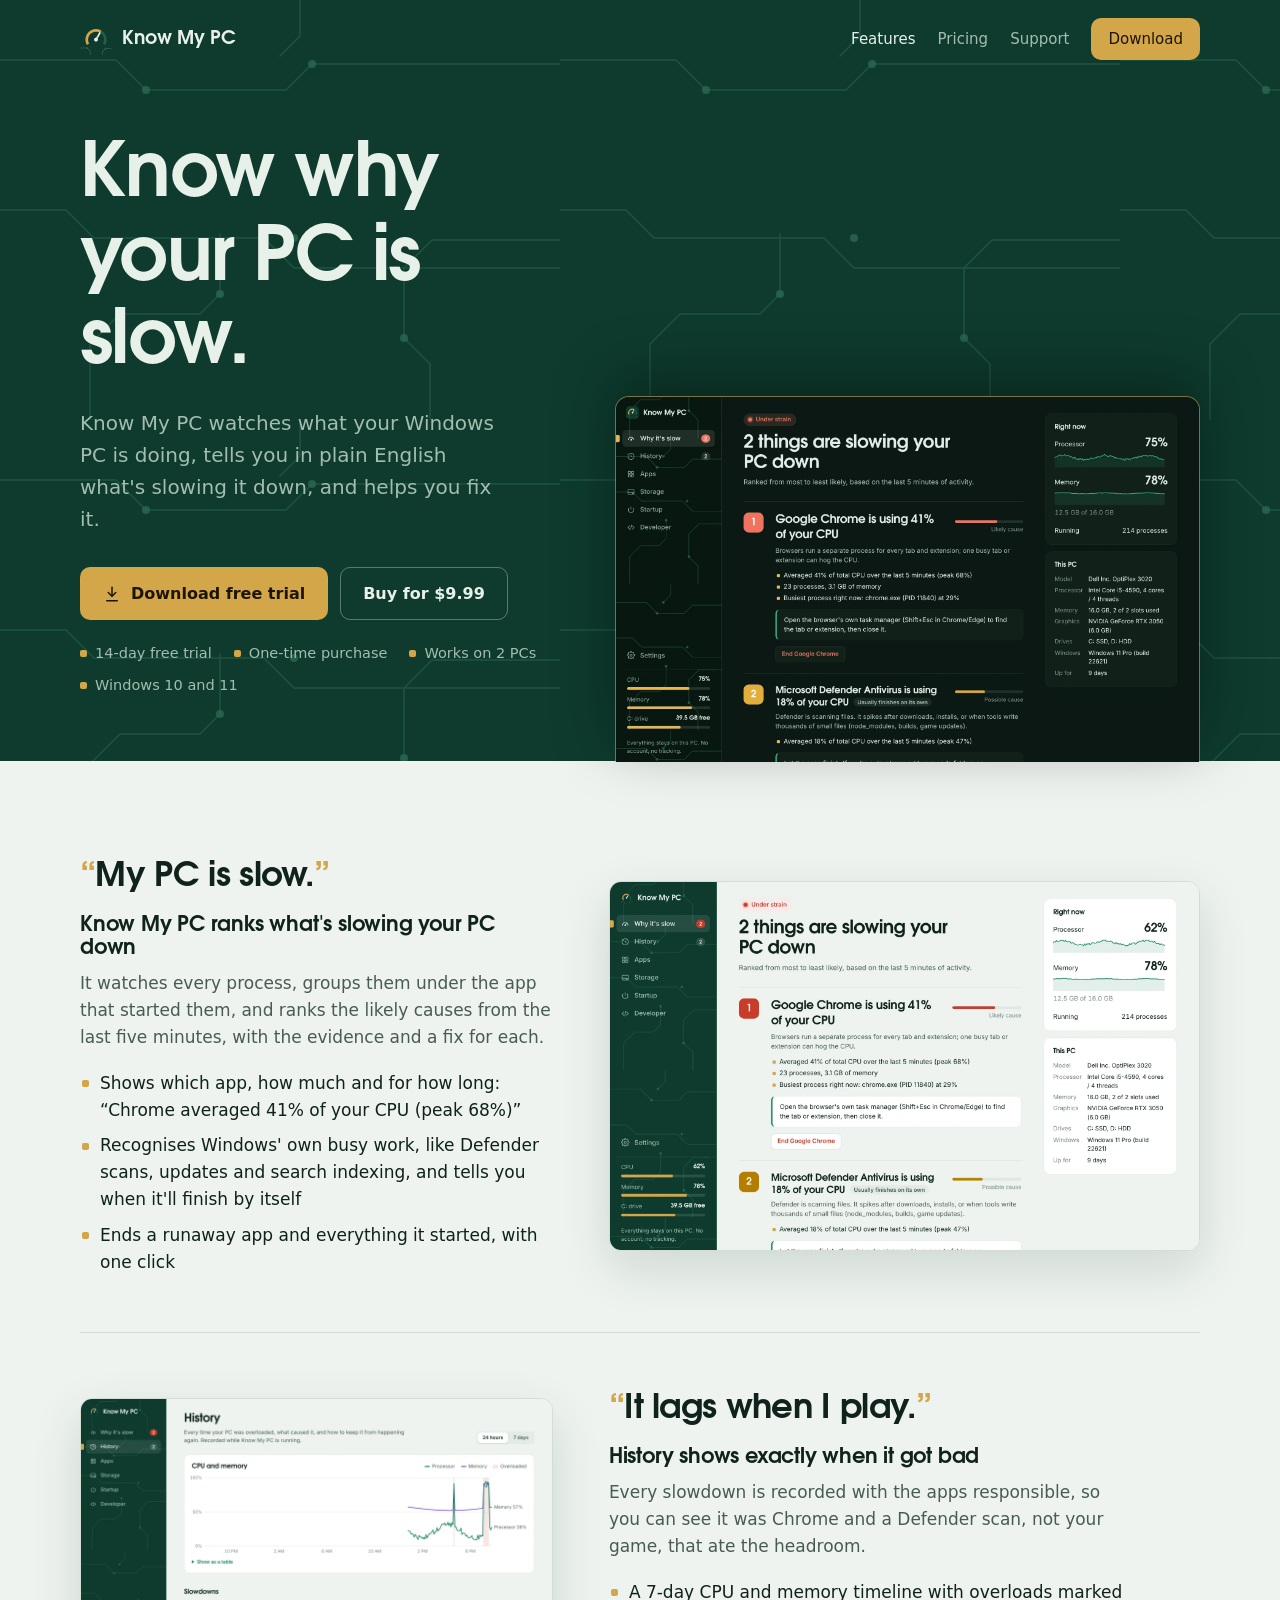
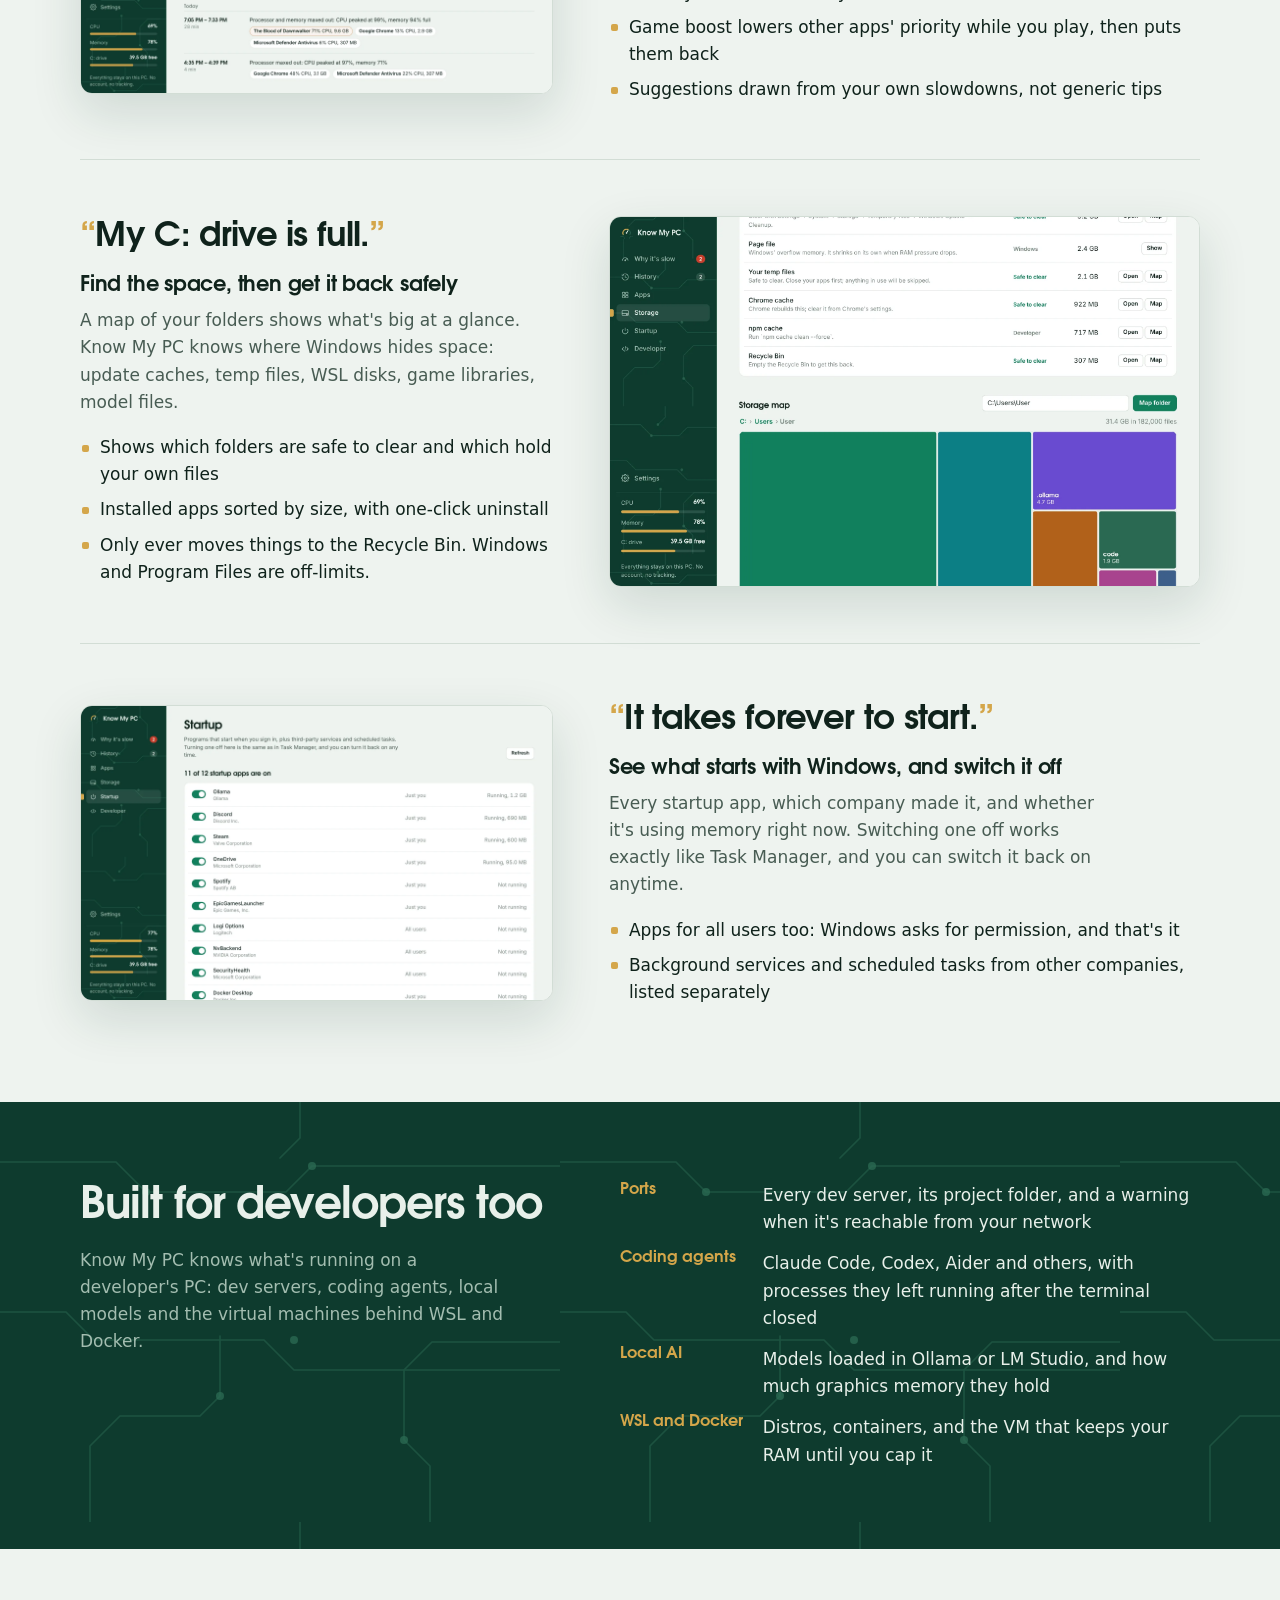
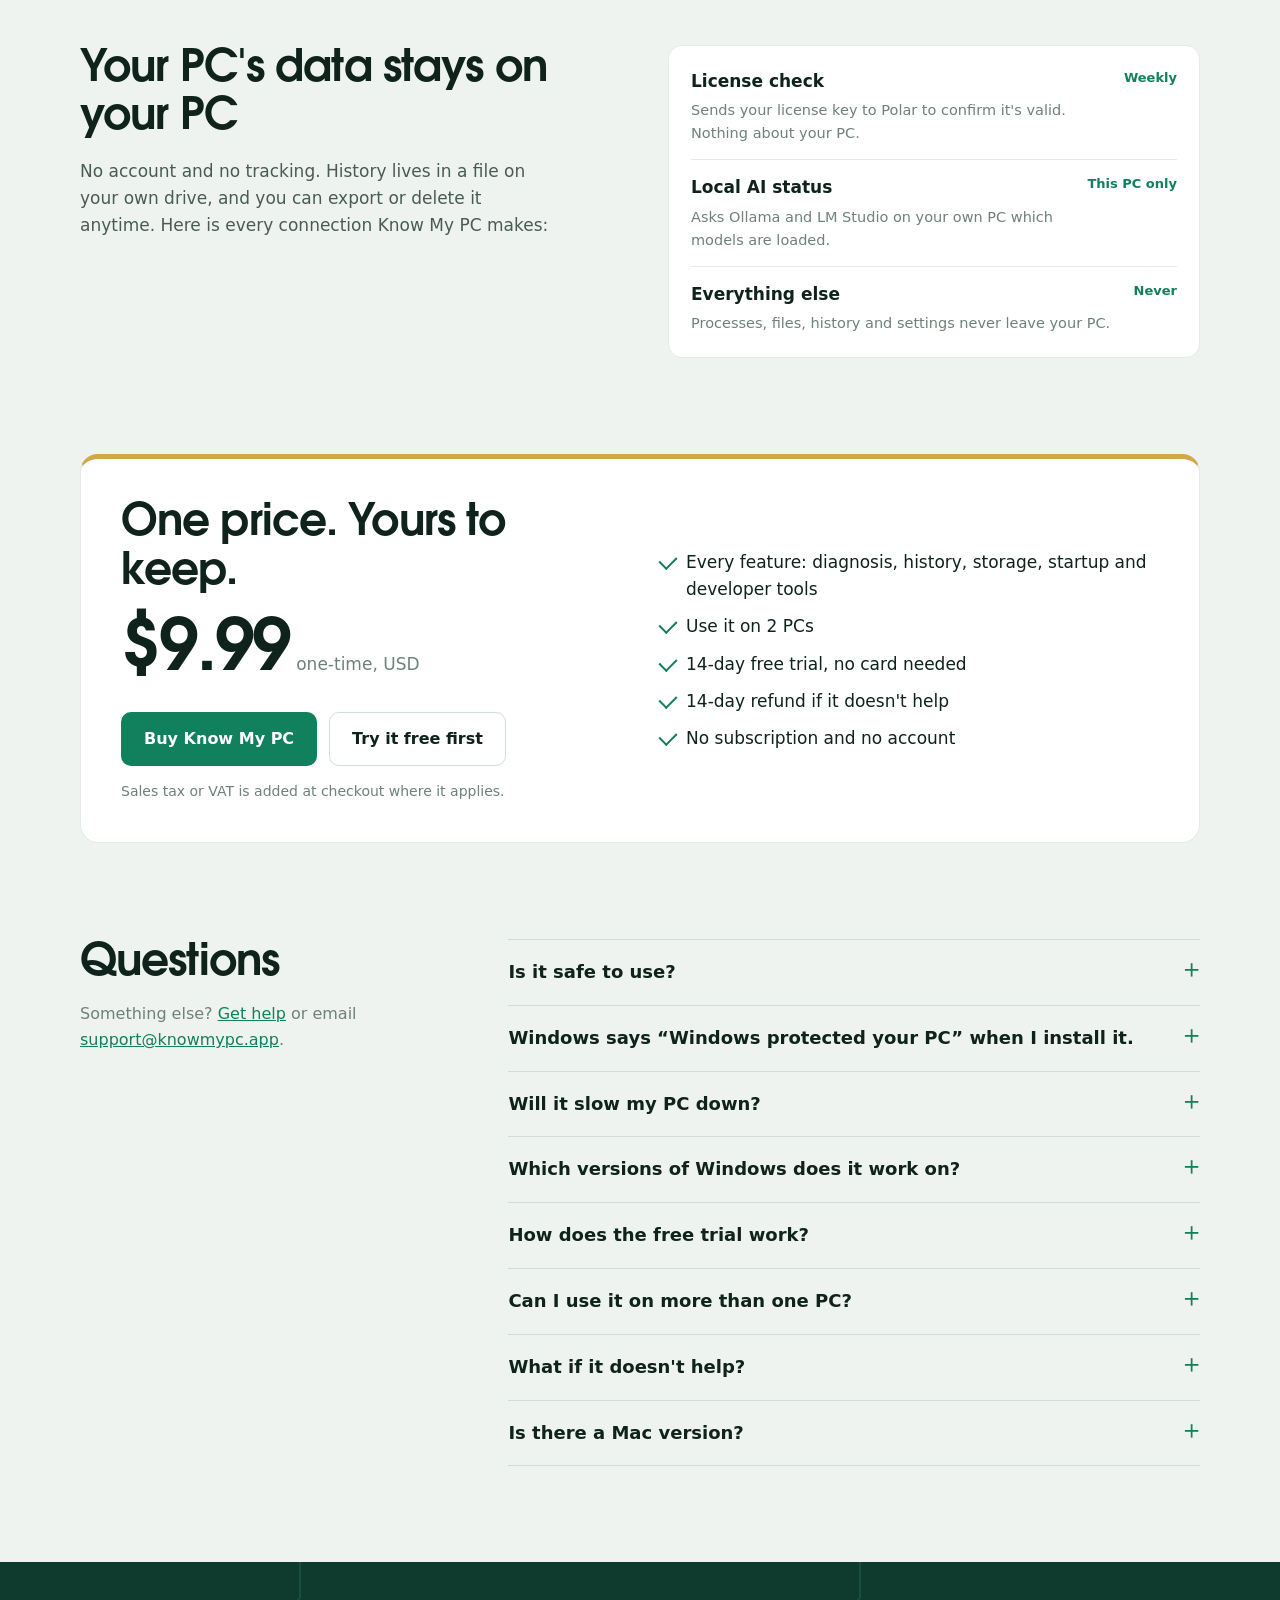
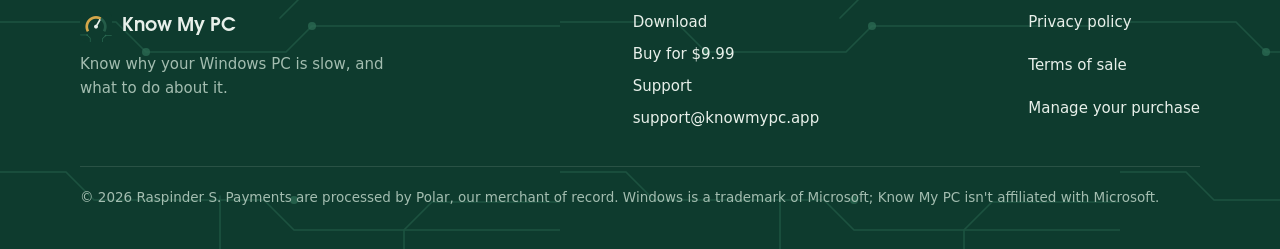
==== index.html @ 7ba6ca3c "Add Know My PC 0.1.0 installer (SHA-256 0f72a62e95b74474...) Co-Authored-By: Claude Opus 5.5 <norepl" ====
<!doctype html>
<html lang="en">
<head>
<meta charset="utf-8">
<meta name="viewport" content="width=device-width, initial-scale=1">
<title>Know My PC: find out why your Windows PC is slow</title>
<meta name="description" content="Know My PC shows what's slowing your Windows PC down, ranked with evidence and a fix for each. Slowdown history, storage, startup apps and Game boost. $9.99 one-time.">
<link rel="canonical" href="https://knowmypc.app/">
<meta property="og:type" content="website">
<meta property="og:site_name" content="Know My PC">
<meta property="og:title" content="Know My PC: find out why your Windows PC is slow">
<meta property="og:description" content="Know My PC shows what's slowing your Windows PC down, ranked with evidence and a fix for each. Slowdown history, storage, startup apps and Game boost. $9.99 one-time.">
<meta property="og:url" content="https://knowmypc.app/">
<meta property="og:image" content="https://knowmypc.app/img/og.png">
<meta name="twitter:card" content="summary_large_image">
<meta name="theme-color" content="#0e3b2e">
<link rel="icon" href="favicon.png" type="image/png">
<link rel="apple-touch-icon" href="img/apple-touch-icon.png">
<link rel="preload" href="fonts/adventor-bold.woff" as="font" type="font/woff" crossorigin>
<link rel="stylesheet" href="site.css">
<script type="application/ld+json">{"@context": "https://schema.org", "@graph": [{"@type": "SoftwareApplication", "name": "Know My PC", "operatingSystem": "Windows 10, Windows 11", "applicationCategory": "UtilitiesApplication", "description": "Finds out why your Windows PC is slow and how to fix it: ranked causes, slowdown history, storage, startup apps and developer tools.", "image": "https://knowmypc.app/img/overview.webp", "url": "https://knowmypc.app/", "downloadUrl": "https://knowmypc.app/download/KnowMyPC-Setup.exe", "offers": {"@type": "Offer", "price": "9.99", "priceCurrency": "USD", "url": "https://buy.polar.sh/polar_cl_Z5MfJ5nniF9V287WZVeucoI9FtJk9AQQvbdxF32x2Yl"}}, {"@type": "FAQPage", "mainEntity": [{"@type": "Question", "name": "Is it safe to use?", "acceptedAnswer": {"@type": "Answer", "text": "Know My PC never ends Windows' own processes, never deletes anything permanently (it only moves files to the Recycle Bin), and won't touch the Windows or Program Files folders. Startup changes use the same switch Task Manager uses."}}, {"@type": "Question", "name": "Windows says \u201cWindows protected your PC\u201d when I install it.", "acceptedAnswer": {"@type": "Answer", "text": "That's SmartScreen, which warns about apps it hasn't seen many downloads of yet. Click More info, then Run anyway. The installer is the same file that's linked from this page."}}, {"@type": "Question", "name": "Will it slow my PC down?", "acceptedAnswer": {"@type": "Answer", "text": "It checks every 3 seconds by default, and you can make that 5 or 10 seconds in Settings. Know My PC appears in its own Apps list, so you can always see what it's using."}}, {"@type": "Question", "name": "Which versions of Windows does it work on?", "acceptedAnswer": {"@type": "Answer", "text": "Windows 11 and Windows 10 (64-bit). It uses Microsoft Edge WebView2, which Windows 11 already has; the installer adds it on Windows 10 if needed."}}, {"@type": "Question", "name": "How does the free trial work?", "acceptedAnswer": {"@type": "Answer", "text": "Everything is unlocked for 14 days, no account or card needed. If you buy, paste the license key from your receipt email into Settings \u2192 License."}}, {"@type": "Question", "name": "Can I use it on more than one PC?", "acceptedAnswer": {"@type": "Answer", "text": "Yes. Each license works on 2 PCs. To move it, open Settings \u2192 License \u2192 Move to another PC, then activate the key on the new one."}}, {"@type": "Question", "name": "What if it doesn't help?", "acceptedAnswer": {"@type": "Answer", "text": "Email us within 14 days of buying and we'll refund you."}}, {"@type": "Question", "name": "Is there a Mac version?", "acceptedAnswer": {"@type": "Answer", "text": "No. Know My PC is built for Windows. On a Mac, iKnowMyMac does a similar job."}}]}]}</script>
</head>
<body>
<a class="skip" href="#main">Skip to content</a>
<div class="board">
  <header class="wrap site-head">
    <a class="logo" href="index.html"><img src="img/icon.png" alt="" width="32" height="32">Know My PC</a>
    <nav aria-label="Main"><a href="index.html#features" aria-current="page">Features</a><a href="index.html#pricing">Pricing</a><a href="support.html">Support</a><a class="btn primary" href="https://knowmypc.app/download/KnowMyPC-Setup.exe">Download</a></nav>
  </header>

  <div class="wrap hero">
    <div style="padding-bottom:64px">
      <h1>Know why your PC is slow.</h1>
      <p class="sub">Know My PC watches what your Windows PC is doing, tells you in plain English what's slowing it down, and helps you fix it.</p>
      <div class="ctas">
        <a class="btn primary" href="https://knowmypc.app/download/KnowMyPC-Setup.exe"><svg viewBox="0 0 24 24" fill="none" stroke="currentColor" stroke-width="2" stroke-linecap="round" stroke-linejoin="round" aria-hidden="true"><path d="M12 3v12"/><path d="M7 10l5 5 5-5"/><path d="M5 21h14"/></svg>Download free trial</a>
        <a class="btn ghost" href="https://buy.polar.sh/polar_cl_Z5MfJ5nniF9V287WZVeucoI9FtJk9AQQvbdxF32x2Yl">Buy for $9.99</a>
      </div>
      <ul class="facts"><li>14-day free trial</li><li>One-time purchase</li><li>Works on 2 PCs</li><li>Windows 10 and 11</li></ul>
    </div>
    <div class="hero-shot"><img src="img/overview-dark.webp" alt="Know My PC ranking two causes of slowness: Google Chrome using 41% of the CPU, and a Defender scan" width="1920" height="1200" fetchpriority="high"></div>
  </div>
</div>

<main id="main">
  <div class="wrap problems" id="features">
    <section class="problem" aria-labelledby="p0">
      <div class="copy">
        <blockquote>My PC is slow.</blockquote>
        <h3 id="p0">Know My PC ranks what's slowing your PC down</h3>
        <p style="margin-top:10px">It watches every process, groups them under the app that started them, and ranks the likely causes from the last five minutes, with the evidence and a fix for each.</p>
        <ul><li>Shows which app, how much and for how long: “Chrome averaged 41% of your CPU (peak 68%)”</li><li>Recognises Windows' own busy work, like Defender scans, updates and search indexing, and tells you when it'll finish by itself</li><li>Ends a runaway app and everything it started, with one click</li></ul>
      </div>
      <div class="shot"><img src="img/overview.webp" alt="Know My PC overview screen" width="1920" height="1200" loading="lazy" decoding="async"></div>
    </section>
    <section class="problem" aria-labelledby="p1">
      <div class="copy">
        <blockquote>It lags when I play.</blockquote>
        <h3 id="p1">History shows exactly when it got bad</h3>
        <p style="margin-top:10px">Every slowdown is recorded with the apps responsible, so you can see it was Chrome and a Defender scan, not your game, that ate the headroom.</p>
        <ul><li>A 7-day CPU and memory timeline with overloads marked</li><li>Game boost lowers other apps' priority while you play, then puts them back</li><li>Suggestions drawn from your own slowdowns, not generic tips</li></ul>
      </div>
      <div class="shot"><img src="img/history.webp" alt="Know My PC history screen" width="1920" height="1200" loading="lazy" decoding="async"></div>
    </section>
    <section class="problem" aria-labelledby="p2">
      <div class="copy">
        <blockquote>My C: drive is full.</blockquote>
        <h3 id="p2">Find the space, then get it back safely</h3>
        <p style="margin-top:10px">A map of your folders shows what's big at a glance. Know My PC knows where Windows hides space: update caches, temp files, WSL disks, game libraries, model files.</p>
        <ul><li>Shows which folders are safe to clear and which hold your own files</li><li>Installed apps sorted by size, with one-click uninstall</li><li>Only ever moves things to the Recycle Bin. Windows and Program Files are off-limits.</li></ul>
      </div>
      <div class="shot"><img src="img/storage.webp" alt="Know My PC storage screen" width="1920" height="1200" loading="lazy" decoding="async"></div>
    </section>
    <section class="problem" aria-labelledby="p3">
      <div class="copy">
        <blockquote>It takes forever to start.</blockquote>
        <h3 id="p3">See what starts with Windows, and switch it off</h3>
        <p style="margin-top:10px">Every startup app, which company made it, and whether it's using memory right now. Switching one off works exactly like Task Manager, and you can switch it back on anytime.</p>
        <ul><li>Apps for all users too: Windows asks for permission, and that's it</li><li>Background services and scheduled tasks from other companies, listed separately</li></ul>
      </div>
      <div class="shot"><img src="img/startup.webp" alt="Know My PC startup screen" width="1920" height="1200" loading="lazy" decoding="async"></div>
    </section>
  </div>

  <section class="board devs" aria-labelledby="dev-h">
    <div class="wrap grid">
      <div><h2 id="dev-h">Built for developers too</h2>
        <p>Know My PC knows what's running on a developer's PC: dev servers, coding agents, local models and the virtual machines behind WSL and Docker.</p></div>
      <dl>
        <dt>Ports</dt><dd>Every dev server, its project folder, and a warning when it's reachable from your network</dd>
        <dt>Coding agents</dt><dd>Claude Code, Codex, Aider and others, with processes they left running after the terminal closed</dd>
        <dt>Local AI</dt><dd>Models loaded in Ollama or LM Studio, and how much graphics memory they hold</dd>
        <dt>WSL and Docker</dt><dd>Distros, containers, and the VM that keeps your RAM until you cap it</dd>
      </dl>
    </div>
  </section>

  <section class="wrap privacy-sec" aria-labelledby="priv-h">
    <div><h2 id="priv-h">Your PC's data stays on your PC</h2>
      <p>No account and no tracking. History lives in a file on your own drive, and you can export or delete it anytime. Here is every connection Know My PC makes:</p></div>
    <div class="ledger">
      <div><b>License check</b><em>Weekly</em><span>Sends your license key to Polar to confirm it's valid. Nothing about your PC.</span></div>
      <div><b>Local AI status</b><em>This PC only</em><span>Asks Ollama and LM Studio on your own PC which models are loaded.</span></div>
      <div><b>Everything else</b><em>Never</em><span>Processes, files, history and settings never leave your PC.</span></div>
    </div>
  </section>

  <section class="wrap pricing" id="pricing" aria-labelledby="price-h">
    <div class="price-card">
      <div>
        <h2 id="price-h">One price. Yours to keep.</h2>
        <p class="price" style="margin-top:18px">$9.99<small>one-time, USD</small></p>
        <div class="ctas"><a class="btn solid" href="https://buy.polar.sh/polar_cl_Z5MfJ5nniF9V287WZVeucoI9FtJk9AQQvbdxF32x2Yl">Buy Know My PC</a><a class="btn outline" href="https://knowmypc.app/download/KnowMyPC-Setup.exe">Try it free first</a></div>
        <p class="fine">Sales tax or VAT is added at checkout where it applies.</p>
      </div>
      <ul>
        <li>Every feature: diagnosis, history, storage, startup and developer tools</li>
        <li>Use it on 2 PCs</li>
        <li>14-day free trial, no card needed</li>
        <li>14-day refund if it doesn't help</li>
        <li>No subscription and no account</li>
      </ul>
    </div>
  </section>

  <section class="wrap faq" aria-labelledby="faq-h">
    <div><h2 id="faq-h">Questions</h2><p class="fine" style="font-size:16px">Something else? <a href="support.html">Get help</a> or email <a href="mailto:support@knowmypc.app">support@knowmypc.app</a>.</p></div>
    <div><details><summary>Is it safe to use?</summary><p>Know My PC never ends Windows' own processes, never deletes anything permanently (it only moves files to the Recycle Bin), and won't touch the Windows or Program Files folders. Startup changes use the same switch Task Manager uses.</p></details><details><summary>Windows says “Windows protected your PC” when I install it.</summary><p>That's SmartScreen, which warns about apps it hasn't seen many downloads of yet. Click <b>More info</b>, then <b>Run anyway</b>. The installer is the same file that's linked from this page.</p></details><details><summary>Will it slow my PC down?</summary><p>It checks every 3 seconds by default, and you can make that 5 or 10 seconds in Settings. Know My PC appears in its own Apps list, so you can always see what it's using.</p></details><details><summary>Which versions of Windows does it work on?</summary><p>Windows 11 and Windows 10 (64-bit). It uses Microsoft Edge WebView2, which Windows 11 already has; the installer adds it on Windows 10 if needed.</p></details><details><summary>How does the free trial work?</summary><p>Everything is unlocked for 14 days, no account or card needed. If you buy, paste the license key from your receipt email into Settings → License.</p></details><details><summary>Can I use it on more than one PC?</summary><p>Yes. Each license works on 2 PCs. To move it, open Settings → License → Move to another PC, then activate the key on the new one.</p></details><details><summary>What if it doesn't help?</summary><p>Email us within 14 days of buying and we'll refund you.</p></details><details><summary>Is there a Mac version?</summary><p>No. Know My PC is built for Windows. On a Mac, iKnowMyMac does a similar job.</p></details></div>
  </section>
</main>

<footer class="board site-foot">
  <div class="wrap">
    <div class="cols">
      <div><a class="logo" href="index.html"><img src="img/icon.png" alt="" width="32" height="32">Know My PC</a>
        <p>Know why your Windows PC is slow, and what to do about it.</p></div>
      <nav aria-label="Footer"><a href="https://knowmypc.app/download/KnowMyPC-Setup.exe">Download</a><a href="https://buy.polar.sh/polar_cl_Z5MfJ5nniF9V287WZVeucoI9FtJk9AQQvbdxF32x2Yl">Buy for $9.99</a><a href="support.html">Support</a><a href="mailto:support@knowmypc.app">support@knowmypc.app</a></nav>
      <nav aria-label="Legal"><a href="privacy.html">Privacy policy</a><a href="terms.html">Terms of sale</a><a href="https://polar.sh/raspinder-s/portal">Manage your purchase</a></nav>
    </div>
    <p class="legal">© 2026 Raspinder S. Payments are processed by Polar, our merchant of record. Windows is a trademark of Microsoft; Know My PC isn't affiliated with Microsoft.</p>
  </div>
</footer>
</body>
</html>
---- site.css ----
/* Know My PC website. Same "circuit board" identity as the app:
   board green + gold pads for the brand, silkscreen white for reading. */
@font-face { font-family: "Adventor"; src: url("fonts/adventor-bold.woff") format("woff"); font-weight: 700; font-display: swap; }
@font-face { font-family: "Adventor"; src: url("fonts/adventor-regular.woff") format("woff"); font-weight: 400; font-display: swap; }

:root {
  --board: #0e3b2e; --board-2: #0a2e24; --trace: #2a6a52; --pad: #d4a64a;
  --silk: #e8f0ea; --silk-dim: #a3bdb0;
  --bg: #eef3ef; --panel: #ffffff; --ink: #0f221b; --ink-2: #485c53; --ink-3: #6f8178;
  --line: #d2ddd5; --line-2: #e4ebe6;
  --action: #11805c; --action-hover: #0c6b4c; --high: #c93c2a;
  --font: "Segoe UI Variable Text", "Segoe UI", system-ui, -apple-system, "Helvetica Neue", Arial, sans-serif;
  --display: "Adventor", "Segoe UI Variable Display", "Segoe UI", system-ui, sans-serif;
  color-scheme: light;
}
@media (prefers-color-scheme: dark) {
  :root:not([data-theme="light"]) {
    --bg: #0b1813; --panel: #112019; --ink: #e3ede7; --ink-2: #a9bcb3; --ink-3: #849a8f;
    --line: #24372e; --line-2: #1a2b23; --action: #3cb98a; --action-hover: #52c99a; --high: #f07360;
    --board: #07170f; --board-2: #04100a; --trace: #1d4a39;
    color-scheme: dark;
  }
}
:root[data-theme="dark"] {
  --bg: #0b1813; --panel: #112019; --ink: #e3ede7; --ink-2: #a9bcb3; --ink-3: #849a8f;
  --line: #24372e; --line-2: #1a2b23; --action: #3cb98a; --action-hover: #52c99a; --high: #f07360;
  --board: #07170f; --board-2: #04100a; --trace: #1d4a39;
  color-scheme: dark;
}

* { box-sizing: border-box; }
html { scroll-behavior: smooth; }
body { margin: 0; background: var(--bg); color: var(--ink); font: 17px/1.6 var(--font); -webkit-font-smoothing: antialiased; }
img { max-width: 100%; height: auto; display: block; }
a { color: var(--action); }
:focus-visible { outline: 2px solid var(--pad); outline-offset: 3px; border-radius: 4px; }
.wrap { width: min(1120px, 100% - 32px); margin-inline: auto; }
h1, h2, h3 { font-family: var(--display); font-weight: 700; letter-spacing: -0.02em; line-height: 1.1; margin: 0; }
h1 { font-size: clamp(42px, 6.4vw, 76px); }
h2 { font-size: clamp(30px, 3.8vw, 44px); }
h3 { font-size: 21px; letter-spacing: -0.01em; }
p { margin: 0; }
.skip { position: absolute; left: -9999px; }
.skip:focus { left: 16px; top: 16px; z-index: 10; background: var(--panel); padding: 8px 12px; }

/* ---------- Buttons ---------- */
.btn { display: inline-flex; align-items: center; gap: 10px; padding: 13px 22px; border-radius: 10px; font-weight: 600; font-size: 16px; text-decoration: none; border: 1px solid transparent; transition: background .12s, border-color .12s; }
.btn.primary { background: var(--pad); color: #1d1503; }
.btn.primary:hover { background: #e0b65e; }
.btn.ghost { color: var(--silk); border-color: color-mix(in srgb, var(--silk) 35%, transparent); }
.btn.ghost:hover { border-color: var(--silk); }
.btn.solid { background: var(--action); color: #fff; }
.btn.solid:hover { background: var(--action-hover); }
.btn svg { width: 18px; height: 18px; flex: none; }

/* ---------- Header + hero: the board ---------- */
.board {
  background-color: var(--board); color: var(--silk);
  background-image: url("data:image/svg+xml,%3Csvg xmlns='http://www.w3.org/2000/svg' width='560' height='420' viewBox='0 0 560 420'%3E%3Cg fill='none' stroke='%232a6a52' stroke-width='1.6' stroke-linecap='round' stroke-linejoin='round' opacity='.5'%3E%3Cpath d='M-4 60h120l30 30h140l26-26h250'/%3E%3Cpath d='M-4 210h70l28 28h170l30 30h270'/%3E%3Cpath d='M90 424v-80l30-30h80l20-20v-60'/%3E%3Cpath d='M430 424v-60l-26-26v-70l28-28h132'/%3E%3Cpath d='M300 -4v40l-20 20'/%3E%3C/g%3E%3Cg fill='%232a6a52' opacity='.75'%3E%3Ccircle cx='146' cy='90' r='4'/%3E%3Ccircle cx='294' cy='238' r='4'/%3E%3Ccircle cx='220' cy='294' r='4'/%3E%3Ccircle cx='404' cy='338' r='4'/%3E%3Ccircle cx='312' cy='64' r='4'/%3E%3C/g%3E%3C/svg%3E");
}
.site-head { display: flex; align-items: center; justify-content: space-between; gap: 16px; padding: 18px 0; }
.logo { display: flex; align-items: center; gap: 10px; color: var(--silk); text-decoration: none; font: 700 19px var(--display); }
.logo img { width: 32px; height: 32px; border-radius: 8px; }
.site-head nav { display: flex; gap: 22px; align-items: center; }
.site-head nav a { color: var(--silk-dim); text-decoration: none; font-weight: 500; font-size: 15px; }
.site-head nav a:hover, .site-head nav a[aria-current] { color: var(--silk); }
.site-head nav .btn { padding: 8px 16px; font-size: 15px; color: #1d1503; }

.hero { display: grid; grid-template-columns: minmax(0, .9fr) minmax(0, 1.1fr); gap: 56px; align-items: center; padding: 56px 0 0; }
.hero h1 { color: var(--silk); }
.hero .sub { margin-top: 22px; font-size: 20px; color: var(--silk-dim); max-width: 34ch; }
.hero .ctas { display: flex; flex-wrap: wrap; gap: 12px; margin-top: 32px; }
.facts { display: flex; flex-wrap: wrap; gap: 8px 22px; margin: 22px 0 0; padding: 0; list-style: none; color: var(--silk-dim); font-size: 14.5px; }
.facts li { display: flex; align-items: center; gap: 8px; }
.facts li::before { content: ""; width: 7px; height: 7px; border-radius: 2px; background: var(--pad); }
/* The screenshot sits on the board like a chip, and runs off the bottom edge. */
.hero-shot { position: relative; align-self: end; margin-bottom: -1px; }
.hero-shot img { border-radius: 14px 14px 0 0; border: 1px solid color-mix(in srgb, var(--pad) 55%, transparent); border-bottom: 0; box-shadow: 0 -18px 60px rgba(0,0,0,.35); }
.hero-pad { padding-bottom: 0; }

/* ---------- Problem sections ---------- */
.problems { padding: 96px 0 40px; }
.problem { display: grid; grid-template-columns: minmax(0, 1fr) minmax(0, 1.25fr); gap: 56px; align-items: center; padding: 56px 0; border-top: 1px solid var(--line); }
.problem:first-child { border-top: 0; padding-top: 0; }
.problem:nth-child(even) .copy { order: 2; }
.problem blockquote { margin: 0 0 18px; font: 700 clamp(26px, 3vw, 34px)/1.15 var(--display); letter-spacing: -0.02em; color: var(--ink); }
.problem blockquote::before { content: "“"; color: var(--pad); }
.problem blockquote::after { content: "”"; color: var(--pad); }
.problem .copy p { color: var(--ink-2); max-width: 46ch; }
.problem ul { margin: 18px 0 0; padding: 0; list-style: none; display: grid; gap: 8px; }
.problem li { position: relative; padding-left: 20px; color: var(--ink); }
.problem li::before { content: ""; position: absolute; left: 2px; top: .62em; width: 7px; height: 7px; border-radius: 2px; background: var(--pad); }
.shot { border-radius: 12px; overflow: hidden; border: 1px solid var(--line); box-shadow: 0 18px 50px rgba(14, 59, 46, .14); background: var(--panel); }

/* ---------- Developers band ---------- */
.devs { padding: 80px 0; }
.devs .grid { display: grid; grid-template-columns: minmax(0, 1fr) minmax(0, 1.2fr); gap: 56px; align-items: start; }
.devs h2 { color: var(--silk); }
.devs p { color: var(--silk-dim); margin-top: 16px; max-width: 40ch; }
.devs dl { margin: 0; display: grid; grid-template-columns: auto 1fr; gap: 14px 20px; }
.devs dt { font: 700 16px var(--display); color: var(--pad); white-space: nowrap; }
.devs dd { margin: 0; color: var(--silk); }

/* ---------- Privacy ---------- */
.privacy-sec { padding: 96px 0; display: grid; grid-template-columns: minmax(0, 1fr) minmax(0, 1fr); gap: 56px; }
.privacy-sec p { color: var(--ink-2); margin-top: 16px; max-width: 44ch; }
.ledger { background: var(--panel); border: 1px solid var(--line-2); border-radius: 14px; padding: 8px 22px; }
.ledger div { display: grid; grid-template-columns: 1fr auto; gap: 4px 16px; padding: 14px 0; border-top: 1px solid var(--line-2); }
.ledger div:first-child { border-top: 0; }
.ledger b { font-weight: 600; }
.ledger span { color: var(--ink-3); font-size: 14.5px; }
.ledger em { font-style: normal; font-size: 13px; font-weight: 600; color: var(--action); align-self: start; }

/* ---------- Pricing ---------- */
.pricing { padding: 0 0 96px; }
.price-card { display: grid; grid-template-columns: minmax(0, 1fr) minmax(0, 1fr); gap: 40px; align-items: center; background: var(--panel); border: 1px solid var(--line-2); border-radius: 18px; padding: 40px; border-top: 5px solid var(--pad); }
.price { font: 700 72px/1 var(--display); letter-spacing: -0.03em; }
.price small { font: 500 17px var(--font); color: var(--ink-3); letter-spacing: 0; margin-left: 6px; }
.price-card ul { margin: 0; padding: 0; list-style: none; display: grid; gap: 10px; }
.price-card li { padding-left: 26px; position: relative; }
.price-card li::before { content: ""; position: absolute; left: 0; top: .35em; width: 14px; height: 9px; border-left: 2.5px solid var(--action); border-bottom: 2.5px solid var(--action); transform: rotate(-45deg); }
.price-card .ctas { display: flex; flex-wrap: wrap; gap: 12px; margin-top: 26px; }
.price-card .btn.outline { border-color: var(--line); color: var(--ink); }
.price-card .btn.outline:hover { border-color: var(--ink-3); }
.fine { font-size: 14px; color: var(--ink-3); margin-top: 14px; }

/* ---------- FAQ ---------- */
.faq { padding: 0 0 96px; display: grid; grid-template-columns: minmax(0, .7fr) minmax(0, 1.3fr); gap: 56px; }
.faq details { border-top: 1px solid var(--line); padding: 18px 0; }
.faq details:last-child { border-bottom: 1px solid var(--line); }
.faq summary { cursor: pointer; font-weight: 600; font-size: 18px; list-style: none; display: flex; justify-content: space-between; gap: 16px; }
.faq summary::-webkit-details-marker { display: none; }
.faq summary::after { content: "+"; font: 400 24px/1 var(--display); color: var(--action); }
.faq details[open] summary::after { content: "–"; }
.faq details p { color: var(--ink-2); margin-top: 10px; max-width: 64ch; }

/* ---------- Footer ---------- */
.site-foot { padding: 48px 0 40px; }
.site-foot .cols { display: flex; flex-wrap: wrap; justify-content: space-between; gap: 32px; }
.site-foot p { color: var(--silk-dim); font-size: 15px; margin-top: 10px; max-width: 36ch; }
.site-foot nav { display: grid; gap: 8px; }
.site-foot nav a { color: var(--silk); text-decoration: none; font-size: 15px; }
.site-foot nav a:hover { text-decoration: underline; }
.site-foot .legal { max-width: none; margin-top: 36px; padding-top: 20px; border-top: 1px solid color-mix(in srgb, var(--silk) 12%, transparent); color: var(--silk-dim); font-size: 13.5px; }

/* ---------- Text pages (support, privacy, terms) ---------- */
.page-hero { padding: 40px 0 56px; }
.page-hero h1 { color: var(--silk); font-size: clamp(38px, 5vw, 56px); }
.page-hero p { color: var(--silk-dim); margin-top: 14px; font-size: 19px; max-width: 52ch; }
.doc { padding: 56px 0 96px; display: grid; grid-template-columns: 220px minmax(0, 1fr); gap: 56px; align-items: start; }
.doc aside { position: sticky; top: 24px; display: grid; gap: 6px; font-size: 15px; }
.doc aside a { color: var(--ink-2); text-decoration: none; }
.doc aside a:hover { color: var(--action); }
.doc article { max-width: 70ch; }
.doc article h2 { font-size: 28px; margin: 48px 0 14px; scroll-margin-top: 24px; }
.doc article h2:first-child { margin-top: 0; }
.doc article h3 { font-size: 19px; margin: 28px 0 8px; }
.doc article p, .doc article li { color: var(--ink-2); }
.doc article p + p { margin-top: 12px; }
.doc article ol, .doc article ul { padding-left: 22px; display: grid; gap: 6px; margin: 10px 0 0; }
.doc article strong { color: var(--ink); }
.doc article ul + p, .doc article ol + p { margin-top: 14px; }
.contact-card { display: flex; flex-wrap: wrap; align-items: center; justify-content: space-between; gap: 18px; background: var(--panel); border: 1px solid var(--line-2); border-left: 4px solid var(--pad); border-radius: 14px; padding: 22px 24px; margin-bottom: 8px; }
.contact-card b { font: 700 22px var(--display); }
.contact-card span { display: block; color: var(--ink-3); font-size: 15px; margin-top: 4px; }
kbd { font: 600 14px var(--font); padding: 1px 7px; border-radius: 6px; border: 1px solid var(--line); border-bottom-width: 2px; background: var(--panel); color: var(--ink); }
code { font-family: "Cascadia Mono", Consolas, ui-monospace, monospace; font-size: 15px; background: var(--line-2); padding: 1px 6px; border-radius: 5px; color: var(--ink); }
.updated { color: var(--ink-3); font-size: 15px; }

@media (max-width: 900px) {
  .hero, .problem, .devs .grid, .privacy-sec, .price-card, .faq, .doc { grid-template-columns: 1fr; gap: 32px; }
  .problem:nth-child(even) .copy { order: 0; }
  .hero { padding-top: 28px; }
  .site-head nav a:not(.btn) { display: none; }
  .doc aside { position: static; display: none; }
  .price-card { padding: 28px 22px; }
  .problems { padding-top: 64px; }
}
@media (prefers-reduced-motion: reduce) { html { scroll-behavior: auto; } * { transition: none !important; } }
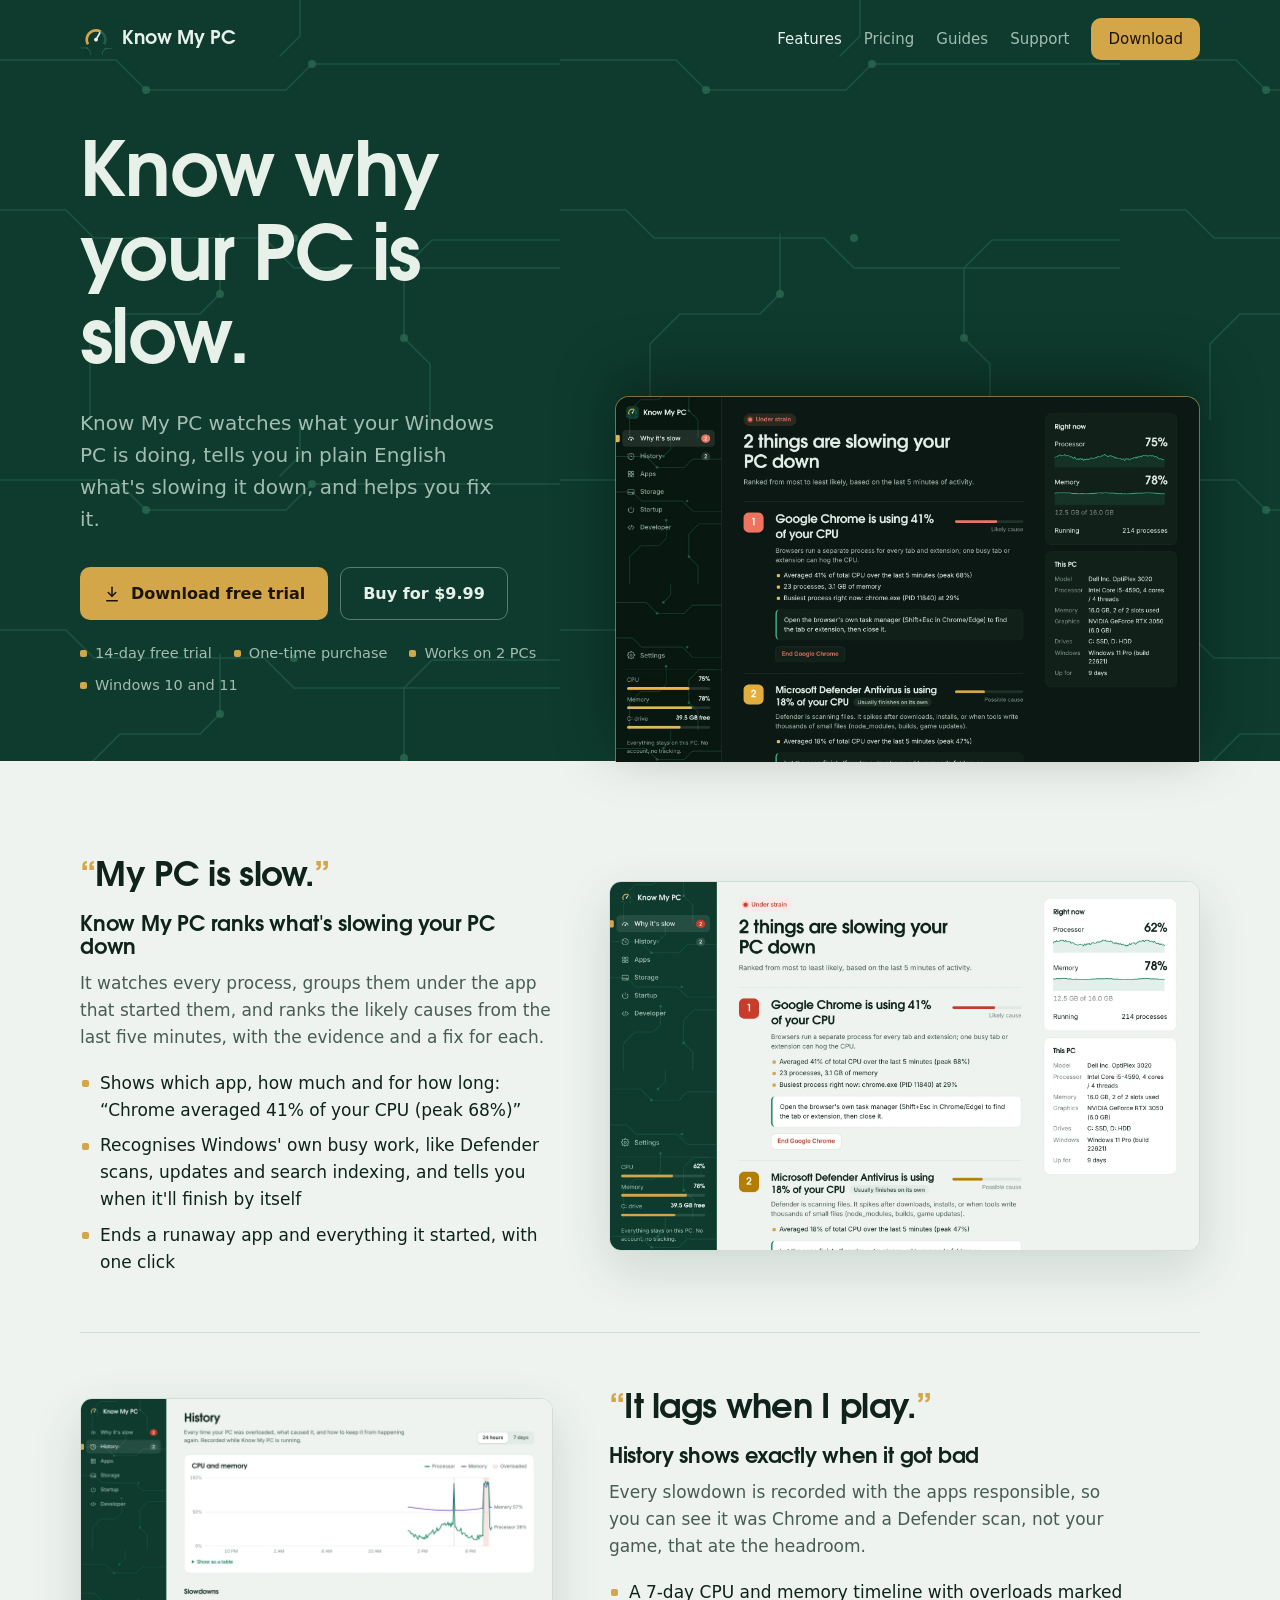
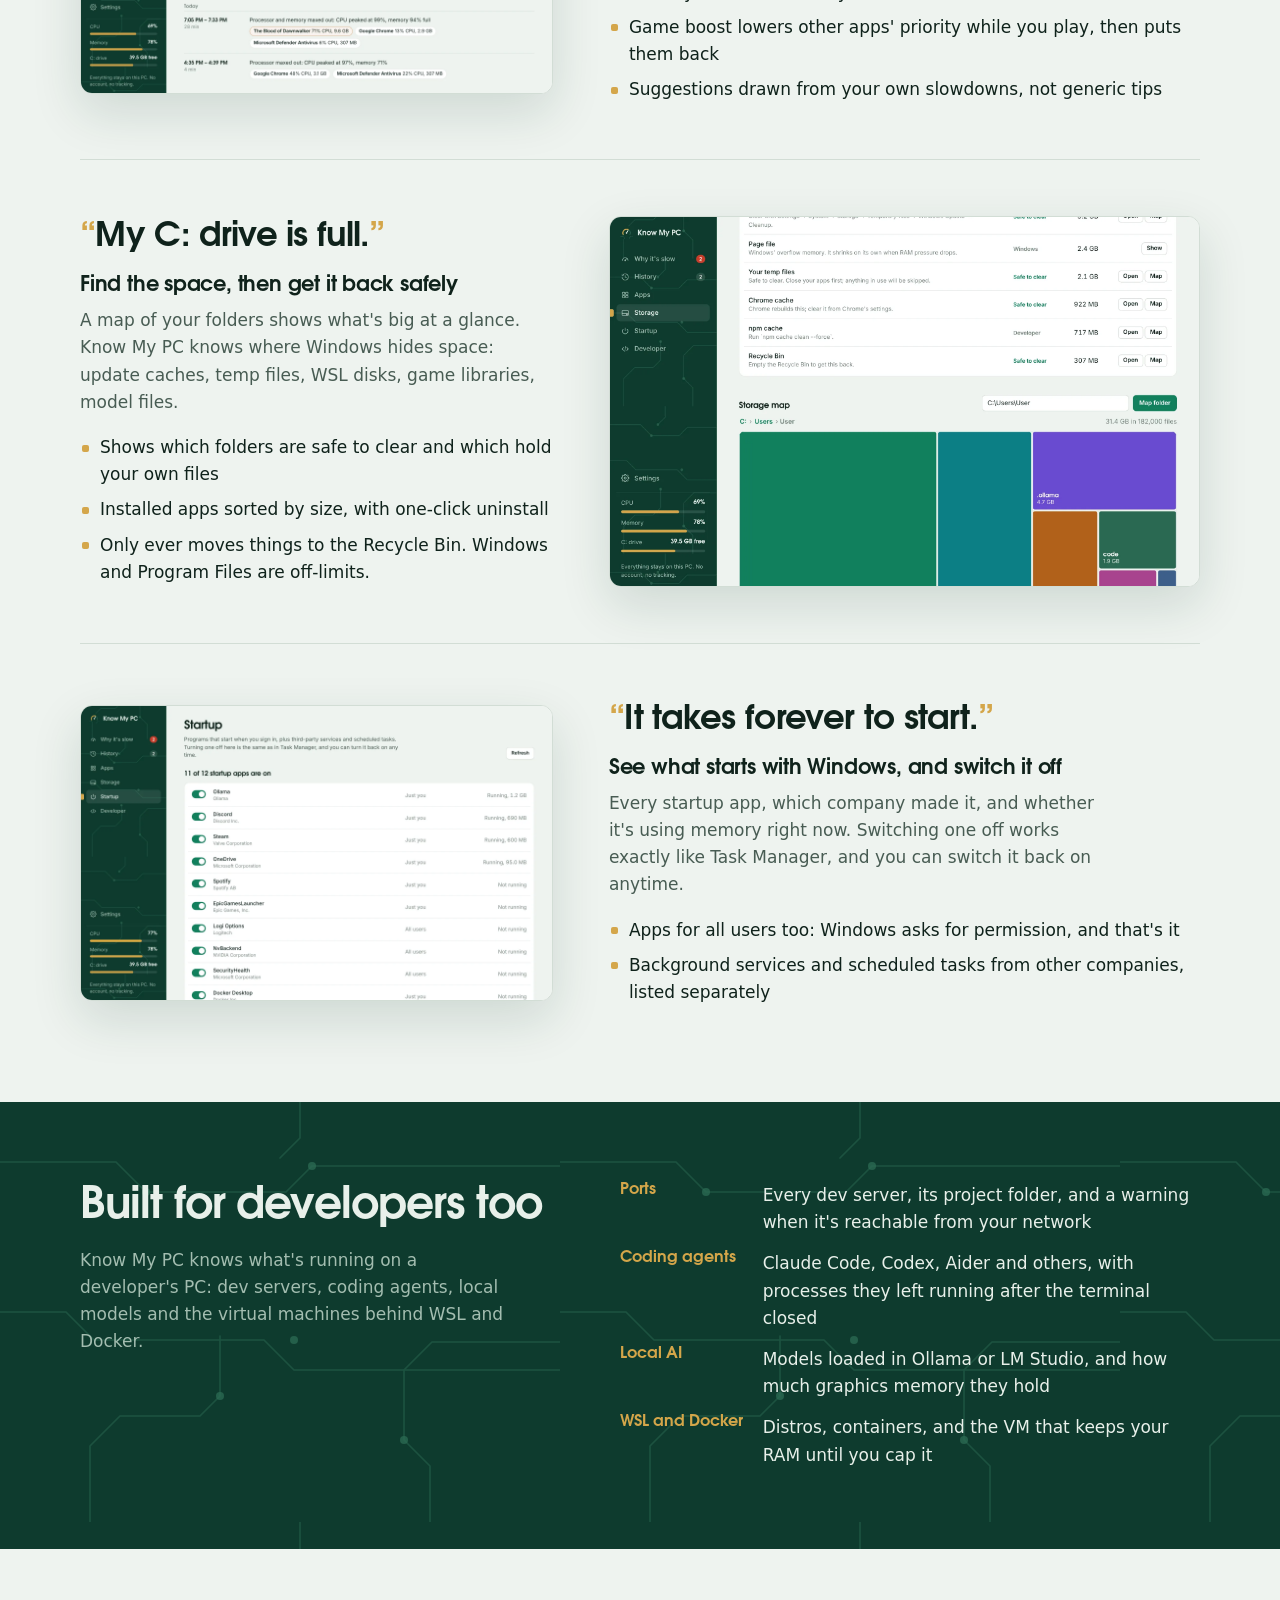
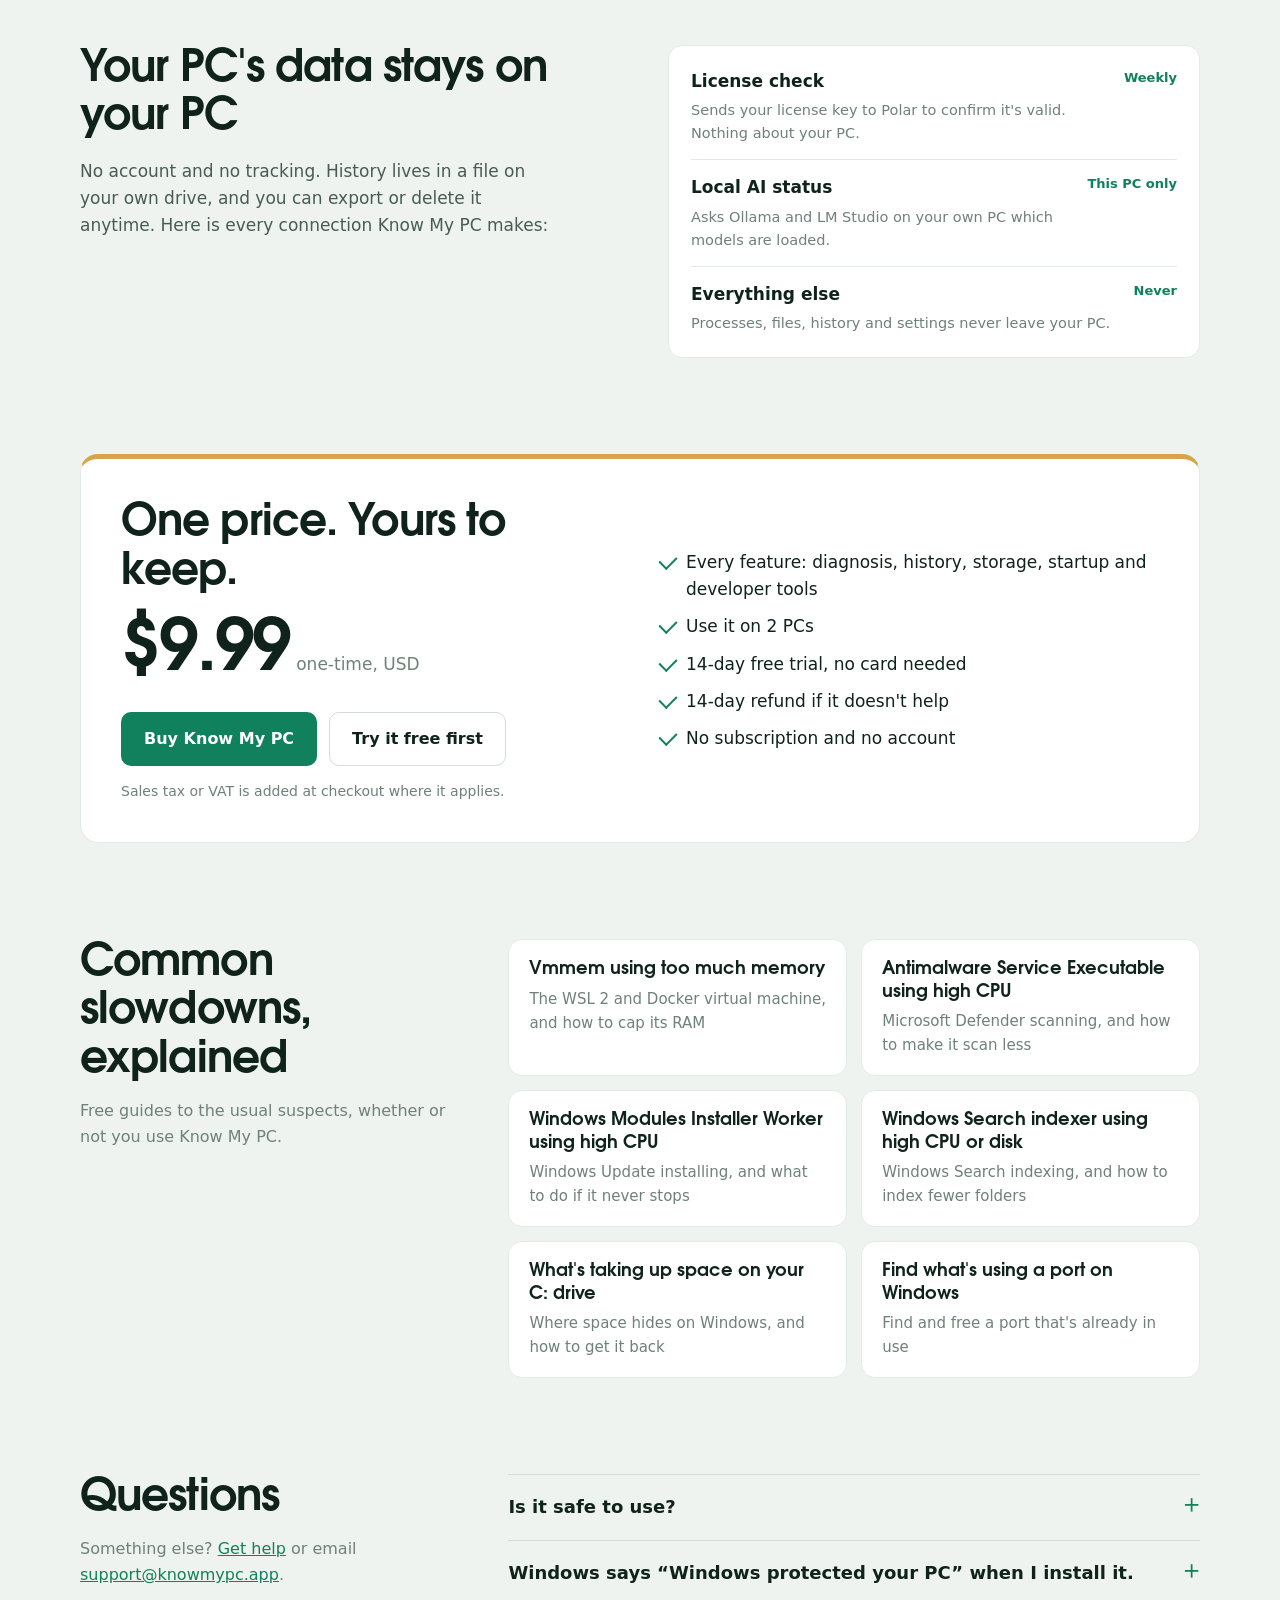
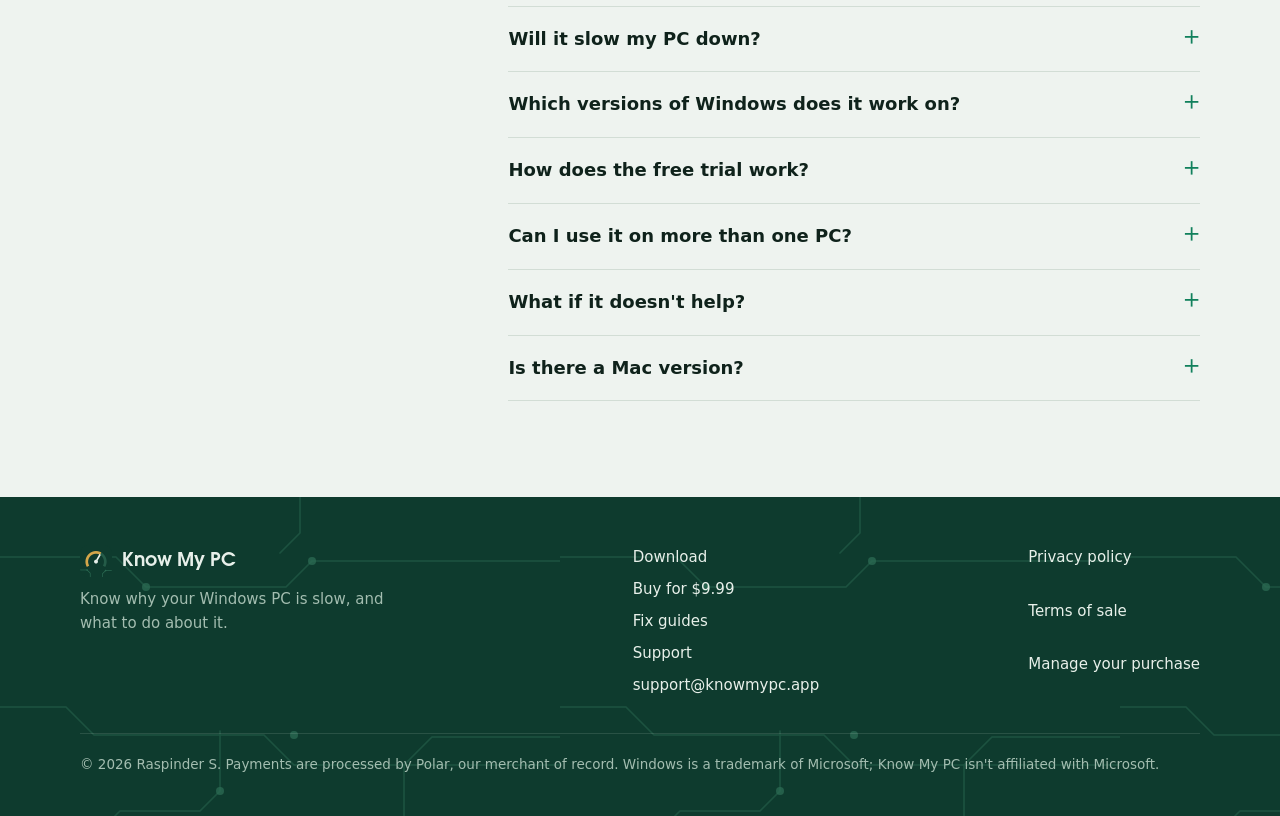
==== commit f1033259: "SEO: fix guides section, social tags, root-relative links - Add /fix/ with six guides: Vmmem, Antima" ====
--- a/index.html
+++ b/index.html
@@ -4,28 +4,33 @@
 <meta charset="utf-8">
 <meta name="viewport" content="width=device-width, initial-scale=1">
 <title>Know My PC: find out why your Windows PC is slow</title>
-<meta name="description" content="Know My PC shows what's slowing your Windows PC down, ranked with evidence and a fix for each. Slowdown history, storage, startup apps and Game boost. $9.99 one-time.">
+<meta name="description" content="See what's slowing your Windows PC down, ranked with the evidence and a fix for each. Slowdown history, storage, startup apps and Game boost.">
 <link rel="canonical" href="https://knowmypc.app/">
 <meta property="og:type" content="website">
 <meta property="og:site_name" content="Know My PC">
 <meta property="og:title" content="Know My PC: find out why your Windows PC is slow">
-<meta property="og:description" content="Know My PC shows what's slowing your Windows PC down, ranked with evidence and a fix for each. Slowdown history, storage, startup apps and Game boost. $9.99 one-time.">
+<meta property="og:description" content="See what's slowing your Windows PC down, ranked with the evidence and a fix for each. Slowdown history, storage, startup apps and Game boost.">
 <meta property="og:url" content="https://knowmypc.app/">
 <meta property="og:image" content="https://knowmypc.app/img/og.png">
+<meta property="og:image:alt" content="Know My PC ranking what's slowing a Windows PC down">
 <meta name="twitter:card" content="summary_large_image">
+<meta name="twitter:title" content="Know My PC: find out why your Windows PC is slow">
+<meta name="twitter:description" content="See what's slowing your Windows PC down, ranked with the evidence and a fix for each. Slowdown history, storage, startup apps and Game boost.">
+<meta name="twitter:image" content="https://knowmypc.app/img/og.png">
+<meta name="twitter:image:alt" content="Know My PC ranking what's slowing a Windows PC down">
 <meta name="theme-color" content="#0e3b2e">
-<link rel="icon" href="favicon.png" type="image/png">
-<link rel="apple-touch-icon" href="img/apple-touch-icon.png">
-<link rel="preload" href="fonts/adventor-bold.woff" as="font" type="font/woff" crossorigin>
-<link rel="stylesheet" href="site.css">
+<link rel="icon" href="/favicon.png" type="image/png">
+<link rel="apple-touch-icon" href="/img/apple-touch-icon.png">
+<link rel="preload" href="/fonts/adventor-bold.woff" as="font" type="font/woff" crossorigin>
+<link rel="stylesheet" href="/site.css">
 <script type="application/ld+json">{"@context": "https://schema.org", "@graph": [{"@type": "SoftwareApplication", "name": "Know My PC", "operatingSystem": "Windows 10, Windows 11", "applicationCategory": "UtilitiesApplication", "description": "Finds out why your Windows PC is slow and how to fix it: ranked causes, slowdown history, storage, startup apps and developer tools.", "image": "https://knowmypc.app/img/overview.webp", "url": "https://knowmypc.app/", "downloadUrl": "https://knowmypc.app/download/KnowMyPC-Setup.exe", "offers": {"@type": "Offer", "price": "9.99", "priceCurrency": "USD", "url": "https://buy.polar.sh/polar_cl_Z5MfJ5nniF9V287WZVeucoI9FtJk9AQQvbdxF32x2Yl"}}, {"@type": "FAQPage", "mainEntity": [{"@type": "Question", "name": "Is it safe to use?", "acceptedAnswer": {"@type": "Answer", "text": "Know My PC never ends Windows' own processes, never deletes anything permanently (it only moves files to the Recycle Bin), and won't touch the Windows or Program Files folders. Startup changes use the same switch Task Manager uses."}}, {"@type": "Question", "name": "Windows says \u201cWindows protected your PC\u201d when I install it.", "acceptedAnswer": {"@type": "Answer", "text": "That's SmartScreen, which warns about apps it hasn't seen many downloads of yet. Click More info, then Run anyway. The installer is the same file that's linked from this page."}}, {"@type": "Question", "name": "Will it slow my PC down?", "acceptedAnswer": {"@type": "Answer", "text": "It checks every 3 seconds by default, and you can make that 5 or 10 seconds in Settings. Know My PC appears in its own Apps list, so you can always see what it's using."}}, {"@type": "Question", "name": "Which versions of Windows does it work on?", "acceptedAnswer": {"@type": "Answer", "text": "Windows 11 and Windows 10 (64-bit). It uses Microsoft Edge WebView2, which Windows 11 already has; the installer adds it on Windows 10 if needed."}}, {"@type": "Question", "name": "How does the free trial work?", "acceptedAnswer": {"@type": "Answer", "text": "Everything is unlocked for 14 days, no account or card needed. If you buy, paste the license key from your receipt email into Settings \u2192 License."}}, {"@type": "Question", "name": "Can I use it on more than one PC?", "acceptedAnswer": {"@type": "Answer", "text": "Yes. Each license works on 2 PCs. To move it, open Settings \u2192 License \u2192 Move to another PC, then activate the key on the new one."}}, {"@type": "Question", "name": "What if it doesn't help?", "acceptedAnswer": {"@type": "Answer", "text": "Email us within 14 days of buying and we'll refund you."}}, {"@type": "Question", "name": "Is there a Mac version?", "acceptedAnswer": {"@type": "Answer", "text": "No. Know My PC is built for Windows. On a Mac, iKnowMyMac does a similar job."}}]}]}</script>
 </head>
 <body>
 <a class="skip" href="#main">Skip to content</a>
 <div class="board">
   <header class="wrap site-head">
-    <a class="logo" href="index.html"><img src="img/icon.png" alt="" width="32" height="32">Know My PC</a>
-    <nav aria-label="Main"><a href="index.html#features" aria-current="page">Features</a><a href="index.html#pricing">Pricing</a><a href="support.html">Support</a><a class="btn primary" href="https://knowmypc.app/download/KnowMyPC-Setup.exe">Download</a></nav>
+    <a class="logo" href="/"><img src="/img/icon.png" alt="" width="32" height="32">Know My PC</a>
+    <nav aria-label="Main"><a href="/#features" aria-current="page">Features</a><a href="/#pricing">Pricing</a><a href="/fix/">Guides</a><a href="/support.html">Support</a><a class="btn primary" href="https://knowmypc.app/download/KnowMyPC-Setup.exe">Download</a></nav>
   </header>
 
   <div class="wrap hero">
@@ -38,7 +43,7 @@
       </div>
       <ul class="facts"><li>14-day free trial</li><li>One-time purchase</li><li>Works on 2 PCs</li><li>Windows 10 and 11</li></ul>
     </div>
-    <div class="hero-shot"><img src="img/overview-dark.webp" alt="Know My PC ranking two causes of slowness: Google Chrome using 41% of the CPU, and a Defender scan" width="1920" height="1200" fetchpriority="high"></div>
+    <div class="hero-shot"><img src="/img/overview-dark.webp" alt="Know My PC ranking two causes of slowness: Google Chrome using 41% of the CPU, and a Defender scan" width="1920" height="1200" fetchpriority="high"></div>
   </div>
 </div>
 
@@ -51,7 +56,7 @@
         <p style="margin-top:10px">It watches every process, groups them under the app that started them, and ranks the likely causes from the last five minutes, with the evidence and a fix for each.</p>
         <ul><li>Shows which app, how much and for how long: “Chrome averaged 41% of your CPU (peak 68%)”</li><li>Recognises Windows' own busy work, like Defender scans, updates and search indexing, and tells you when it'll finish by itself</li><li>Ends a runaway app and everything it started, with one click</li></ul>
       </div>
-      <div class="shot"><img src="img/overview.webp" alt="Know My PC overview screen" width="1920" height="1200" loading="lazy" decoding="async"></div>
+      <div class="shot"><img src="/img/overview.webp" alt="Know My PC overview screen" width="1920" height="1200" loading="lazy" decoding="async"></div>
     </section>
     <section class="problem" aria-labelledby="p1">
       <div class="copy">
@@ -60,7 +65,7 @@
         <p style="margin-top:10px">Every slowdown is recorded with the apps responsible, so you can see it was Chrome and a Defender scan, not your game, that ate the headroom.</p>
         <ul><li>A 7-day CPU and memory timeline with overloads marked</li><li>Game boost lowers other apps' priority while you play, then puts them back</li><li>Suggestions drawn from your own slowdowns, not generic tips</li></ul>
       </div>
-      <div class="shot"><img src="img/history.webp" alt="Know My PC history screen" width="1920" height="1200" loading="lazy" decoding="async"></div>
+      <div class="shot"><img src="/img/history.webp" alt="Know My PC history screen" width="1920" height="1200" loading="lazy" decoding="async"></div>
     </section>
     <section class="problem" aria-labelledby="p2">
       <div class="copy">
@@ -69,7 +74,7 @@
         <p style="margin-top:10px">A map of your folders shows what's big at a glance. Know My PC knows where Windows hides space: update caches, temp files, WSL disks, game libraries, model files.</p>
         <ul><li>Shows which folders are safe to clear and which hold your own files</li><li>Installed apps sorted by size, with one-click uninstall</li><li>Only ever moves things to the Recycle Bin. Windows and Program Files are off-limits.</li></ul>
       </div>
-      <div class="shot"><img src="img/storage.webp" alt="Know My PC storage screen" width="1920" height="1200" loading="lazy" decoding="async"></div>
+      <div class="shot"><img src="/img/storage.webp" alt="Know My PC storage screen" width="1920" height="1200" loading="lazy" decoding="async"></div>
     </section>
     <section class="problem" aria-labelledby="p3">
       <div class="copy">
@@ -78,7 +83,7 @@
         <p style="margin-top:10px">Every startup app, which company made it, and whether it's using memory right now. Switching one off works exactly like Task Manager, and you can switch it back on anytime.</p>
         <ul><li>Apps for all users too: Windows asks for permission, and that's it</li><li>Background services and scheduled tasks from other companies, listed separately</li></ul>
       </div>
-      <div class="shot"><img src="img/startup.webp" alt="Know My PC startup screen" width="1920" height="1200" loading="lazy" decoding="async"></div>
+      <div class="shot"><img src="/img/startup.webp" alt="Know My PC startup screen" width="1920" height="1200" loading="lazy" decoding="async"></div>
     </section>
   </div>
 
@@ -123,19 +128,24 @@
     </div>
   </section>
 
+  <section class="wrap home-guides" aria-labelledby="guides-h">
+    <div><h2 id="guides-h">Common slowdowns, explained</h2><p class="fine" style="font-size:16px">Free guides to the usual suspects, whether or not you use Know My PC.</p></div>
+    <ul class="guide-list"><li><a href="/fix/vmmem-high-memory/"><b>Vmmem using too much memory</b><span>The WSL 2 and Docker virtual machine, and how to cap its RAM</span></a></li><li><a href="/fix/antimalware-service-executable-high-cpu/"><b>Antimalware Service Executable using high CPU</b><span>Microsoft Defender scanning, and how to make it scan less</span></a></li><li><a href="/fix/windows-modules-installer-worker-high-cpu/"><b>Windows Modules Installer Worker using high CPU</b><span>Windows Update installing, and what to do if it never stops</span></a></li><li><a href="/fix/searchindexer-high-cpu/"><b>Windows Search indexer using high CPU or disk</b><span>Windows Search indexing, and how to index fewer folders</span></a></li><li><a href="/fix/c-drive-full/"><b>What's taking up space on your C: drive</b><span>Where space hides on Windows, and how to get it back</span></a></li><li><a href="/fix/port-in-use/"><b>Find what's using a port on Windows</b><span>Find and free a port that's already in use</span></a></li></ul>
+  </section>
+
   <section class="wrap faq" aria-labelledby="faq-h">
-    <div><h2 id="faq-h">Questions</h2><p class="fine" style="font-size:16px">Something else? <a href="support.html">Get help</a> or email <a href="mailto:support@knowmypc.app">support@knowmypc.app</a>.</p></div>
-    <div><details><summary>Is it safe to use?</summary><p>Know My PC never ends Windows' own processes, never deletes anything permanently (it only moves files to the Recycle Bin), and won't touch the Windows or Program Files folders. Startup changes use the same switch Task Manager uses.</p></details><details><summary>Windows says “Windows protected your PC” when I install it.</summary><p>That's SmartScreen, which warns about apps it hasn't seen many downloads of yet. Click <b>More info</b>, then <b>Run anyway</b>. The installer is the same file that's linked from this page.</p></details><details><summary>Will it slow my PC down?</summary><p>It checks every 3 seconds by default, and you can make that 5 or 10 seconds in Settings. Know My PC appears in its own Apps list, so you can always see what it's using.</p></details><details><summary>Which versions of Windows does it work on?</summary><p>Windows 11 and Windows 10 (64-bit). It uses Microsoft Edge WebView2, which Windows 11 already has; the installer adds it on Windows 10 if needed.</p></details><details><summary>How does the free trial work?</summary><p>Everything is unlocked for 14 days, no account or card needed. If you buy, paste the license key from your receipt email into Settings → License.</p></details><details><summary>Can I use it on more than one PC?</summary><p>Yes. Each license works on 2 PCs. To move it, open Settings → License → Move to another PC, then activate the key on the new one.</p></details><details><summary>What if it doesn't help?</summary><p>Email us within 14 days of buying and we'll refund you.</p></details><details><summary>Is there a Mac version?</summary><p>No. Know My PC is built for Windows. On a Mac, iKnowMyMac does a similar job.</p></details></div>
+    <div><h2 id="faq-h">Questions</h2><p class="fine" style="font-size:16px">Something else? <a href="/support.html">Get help</a> or email <a href="mailto:support@knowmypc.app">support@knowmypc.app</a>.</p></div>
+    <div><details><summary><h3>Is it safe to use?</h3></summary><p>Know My PC never ends Windows' own processes, never deletes anything permanently (it only moves files to the Recycle Bin), and won't touch the Windows or Program Files folders. Startup changes use the same switch Task Manager uses.</p></details><details><summary><h3>Windows says “Windows protected your PC” when I install it.</h3></summary><p>That's SmartScreen, which warns about apps it hasn't seen many downloads of yet. Click <b>More info</b>, then <b>Run anyway</b>. The installer is the same file that's linked from this page.</p></details><details><summary><h3>Will it slow my PC down?</h3></summary><p>It checks every 3 seconds by default, and you can make that 5 or 10 seconds in Settings. Know My PC appears in its own Apps list, so you can always see what it's using.</p></details><details><summary><h3>Which versions of Windows does it work on?</h3></summary><p>Windows 11 and Windows 10 (64-bit). It uses Microsoft Edge WebView2, which Windows 11 already has; the installer adds it on Windows 10 if needed.</p></details><details><summary><h3>How does the free trial work?</h3></summary><p>Everything is unlocked for 14 days, no account or card needed. If you buy, paste the license key from your receipt email into Settings → License.</p></details><details><summary><h3>Can I use it on more than one PC?</h3></summary><p>Yes. Each license works on 2 PCs. To move it, open Settings → License → Move to another PC, then activate the key on the new one.</p></details><details><summary><h3>What if it doesn't help?</h3></summary><p>Email us within 14 days of buying and we'll refund you.</p></details><details><summary><h3>Is there a Mac version?</h3></summary><p>No. Know My PC is built for Windows. On a Mac, iKnowMyMac does a similar job.</p></details></div>
   </section>
 </main>
 
 <footer class="board site-foot">
   <div class="wrap">
     <div class="cols">
-      <div><a class="logo" href="index.html"><img src="img/icon.png" alt="" width="32" height="32">Know My PC</a>
+      <div><a class="logo" href="/"><img src="/img/icon.png" alt="" width="32" height="32">Know My PC</a>
         <p>Know why your Windows PC is slow, and what to do about it.</p></div>
-      <nav aria-label="Footer"><a href="https://knowmypc.app/download/KnowMyPC-Setup.exe">Download</a><a href="https://buy.polar.sh/polar_cl_Z5MfJ5nniF9V287WZVeucoI9FtJk9AQQvbdxF32x2Yl">Buy for $9.99</a><a href="support.html">Support</a><a href="mailto:support@knowmypc.app">support@knowmypc.app</a></nav>
-      <nav aria-label="Legal"><a href="privacy.html">Privacy policy</a><a href="terms.html">Terms of sale</a><a href="https://polar.sh/raspinder-s/portal">Manage your purchase</a></nav>
+      <nav aria-label="Footer"><a href="https://knowmypc.app/download/KnowMyPC-Setup.exe">Download</a><a href="https://buy.polar.sh/polar_cl_Z5MfJ5nniF9V287WZVeucoI9FtJk9AQQvbdxF32x2Yl">Buy for $9.99</a><a href="/fix/">Fix guides</a><a href="/support.html">Support</a><a href="mailto:support@knowmypc.app">support@knowmypc.app</a></nav>
+      <nav aria-label="Legal"><a href="/privacy.html">Privacy policy</a><a href="/terms.html">Terms of sale</a><a href="https://polar.sh/raspinder-s/portal">Manage your purchase</a></nav>
     </div>
     <p class="legal">© 2026 Raspinder S. Payments are processed by Polar, our merchant of record. Windows is a trademark of Microsoft; Know My PC isn't affiliated with Microsoft.</p>
   </div>
--- a/site.css
+++ b/site.css
@@ -177,3 +177,20 @@
   .problems { padding-top: 64px; }
 }
 @media (prefers-reduced-motion: reduce) { html { scroll-behavior: auto; } * { transition: none !important; } }
+
+/* ---------- Fix guides ---------- */
+.faq summary h3 { font: inherit; letter-spacing: normal; }
+.page-hero .crumb { font-size: 15px; margin: 0 0 10px; }
+.page-hero .crumb a { color: var(--pad); text-decoration: none; }
+.doc article pre { background: var(--panel); border: 1px solid var(--line); border-radius: 10px; padding: 14px 16px; overflow-x: auto; margin: 12px 0; }
+.doc article pre code { background: none; padding: 0; }
+.doc article pre + p { margin-top: 12px; }
+.guides-page { padding: 56px 0 96px; }
+.home-guides { padding: 0 0 96px; display: grid; grid-template-columns: minmax(0, .7fr) minmax(0, 1.3fr); gap: 56px; }
+.guide-list { list-style: none; margin: 0; padding: 0; display: grid; grid-template-columns: repeat(auto-fill, minmax(280px, 1fr)); gap: 14px; }
+.guide-list a { display: block; height: 100%; background: var(--panel); border: 1px solid var(--line-2); border-radius: 14px; padding: 18px 20px; text-decoration: none; color: var(--ink); }
+.guide-list a:hover { border-color: var(--action); }
+.guide-list b { display: block; font: 700 18px/1.25 var(--display); }
+.guide-list span { display: block; color: var(--ink-3); font-size: 15px; margin-top: 6px; }
+@media (max-width: 900px) { .home-guides { grid-template-columns: 1fr; gap: 24px; } }
+.doc article { min-width: 0; }
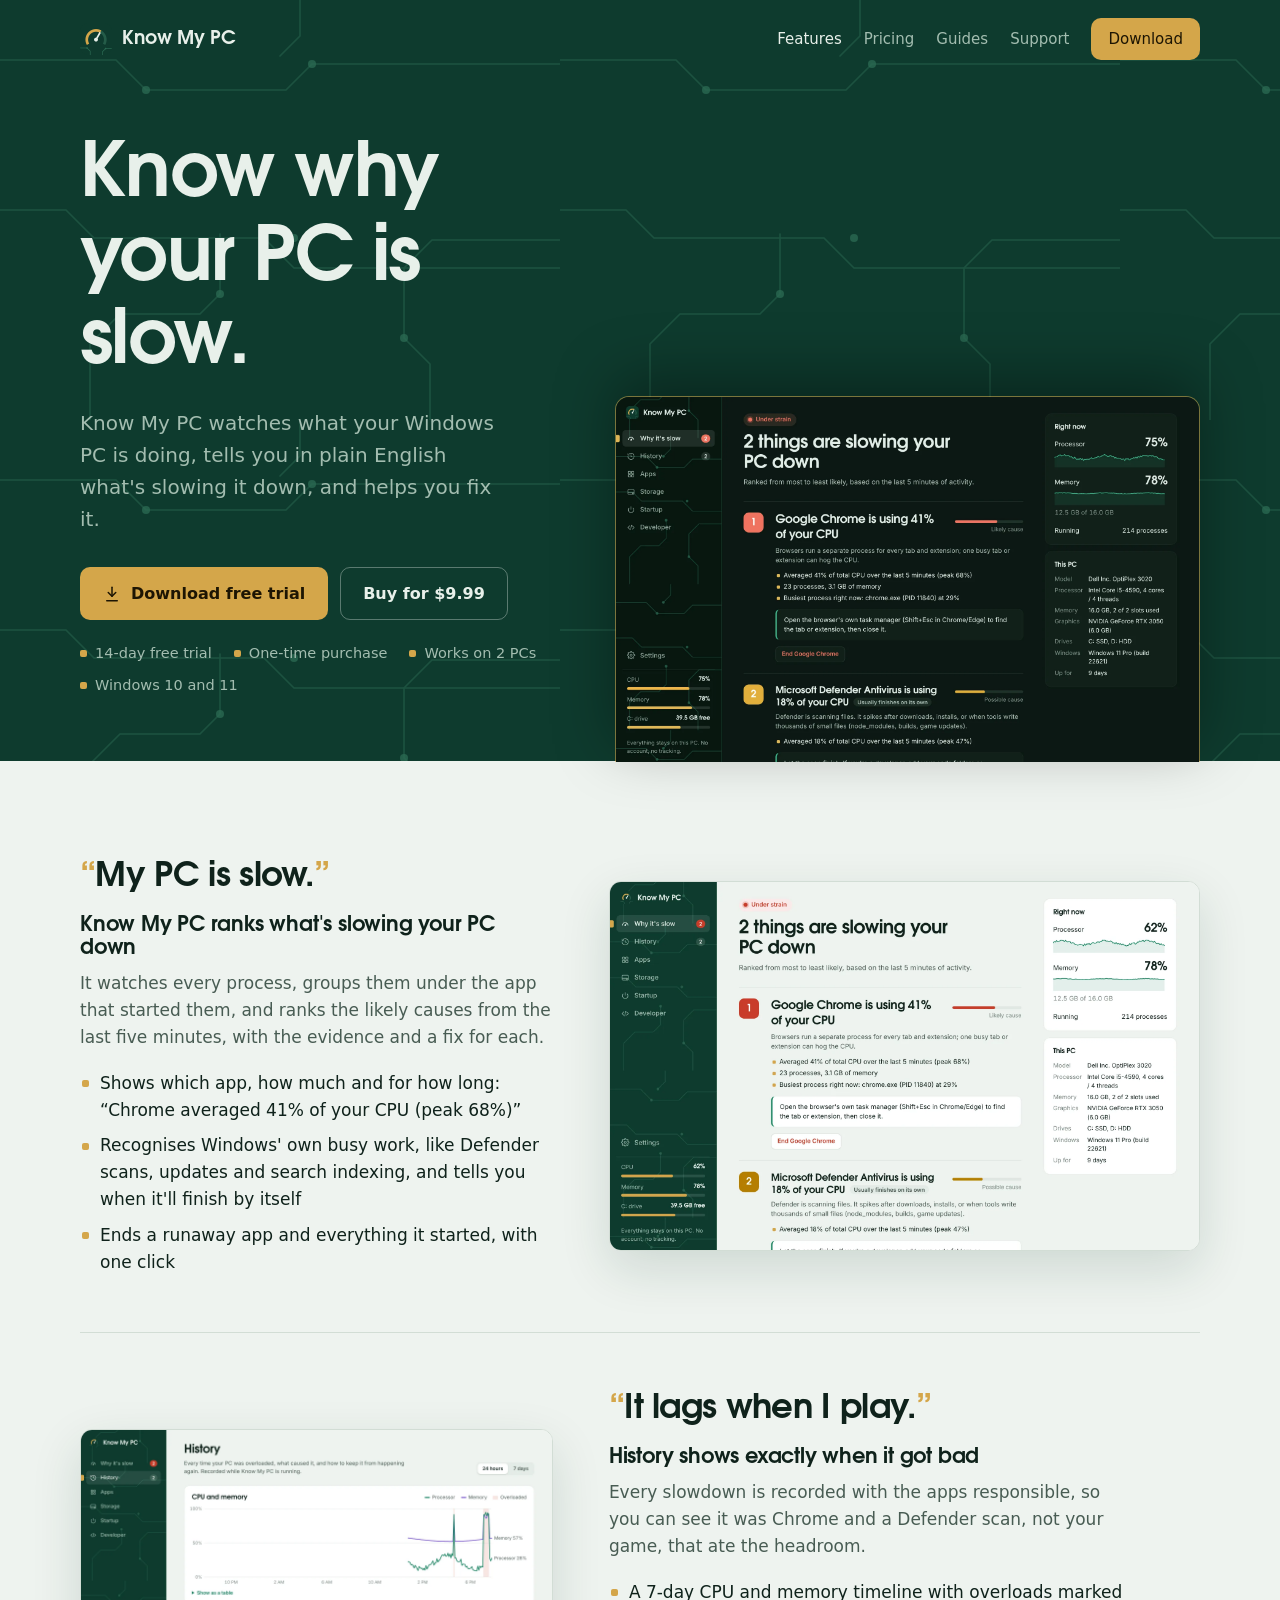
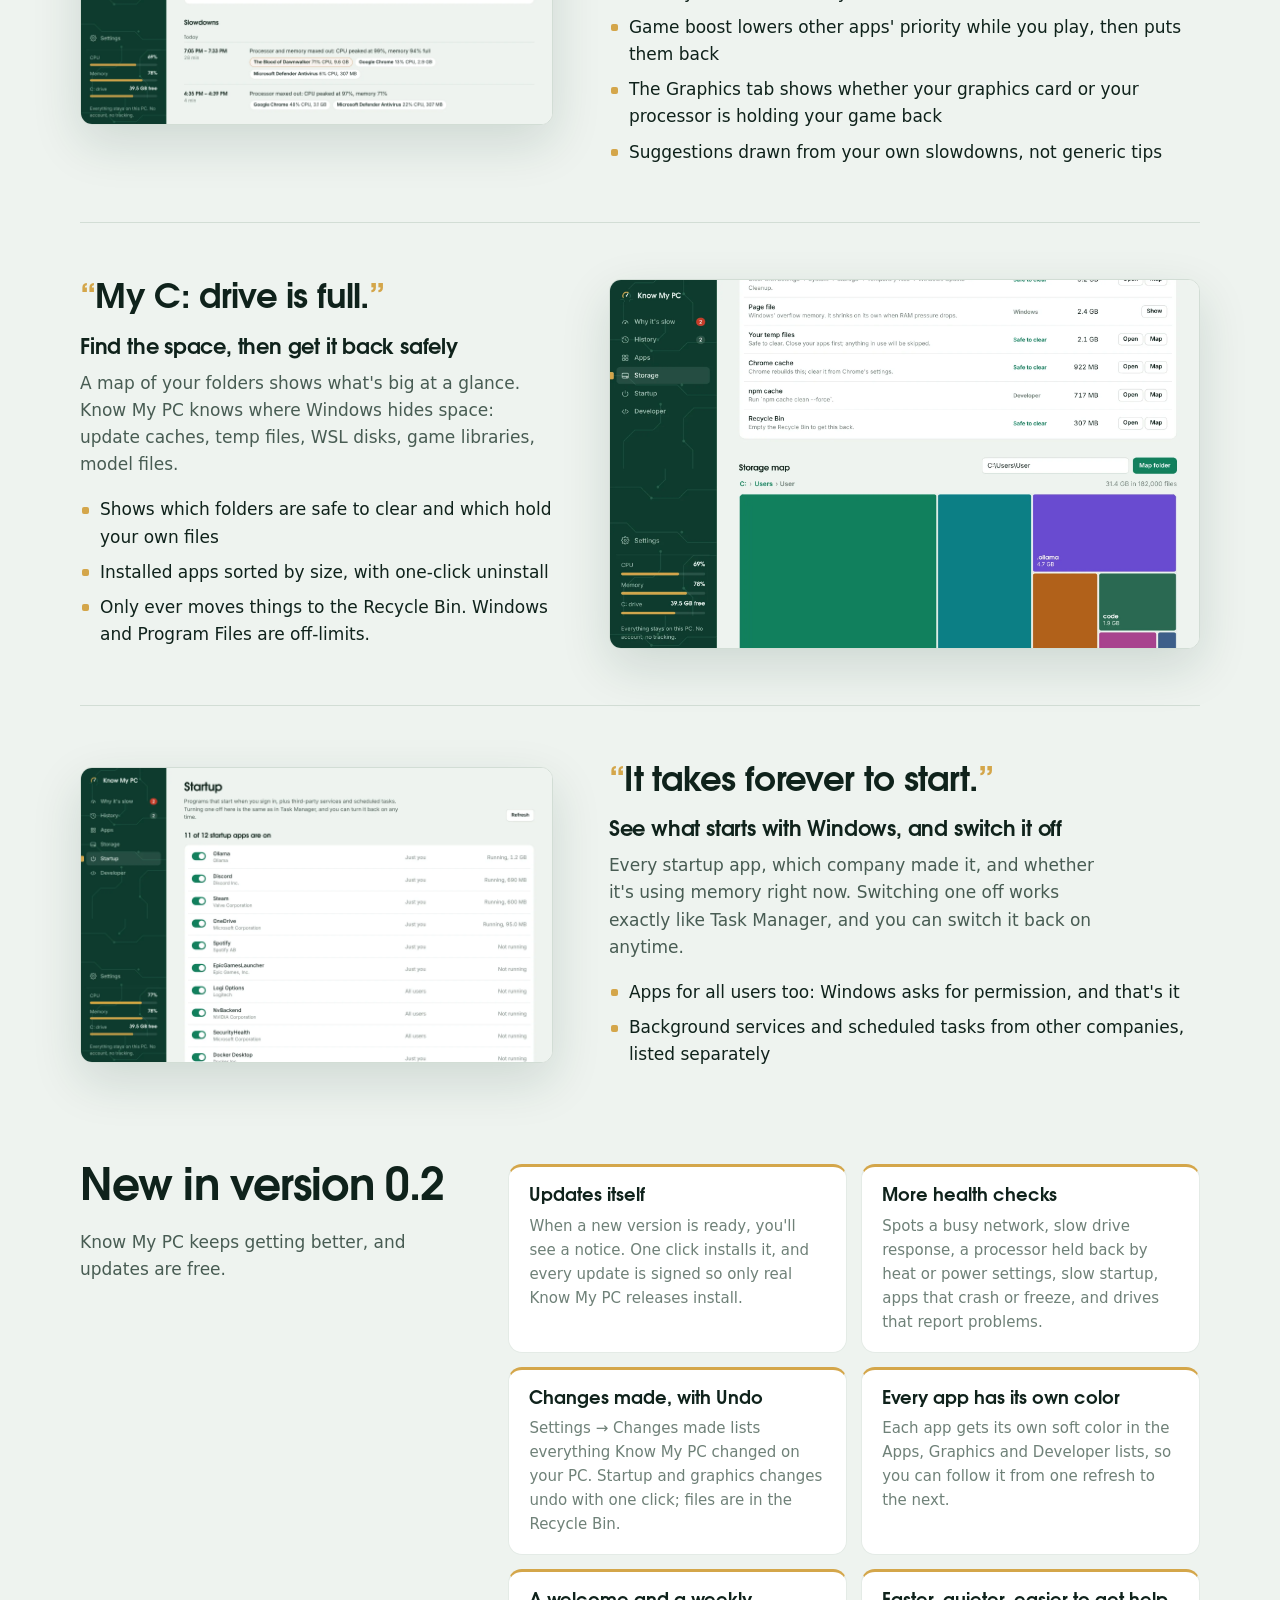
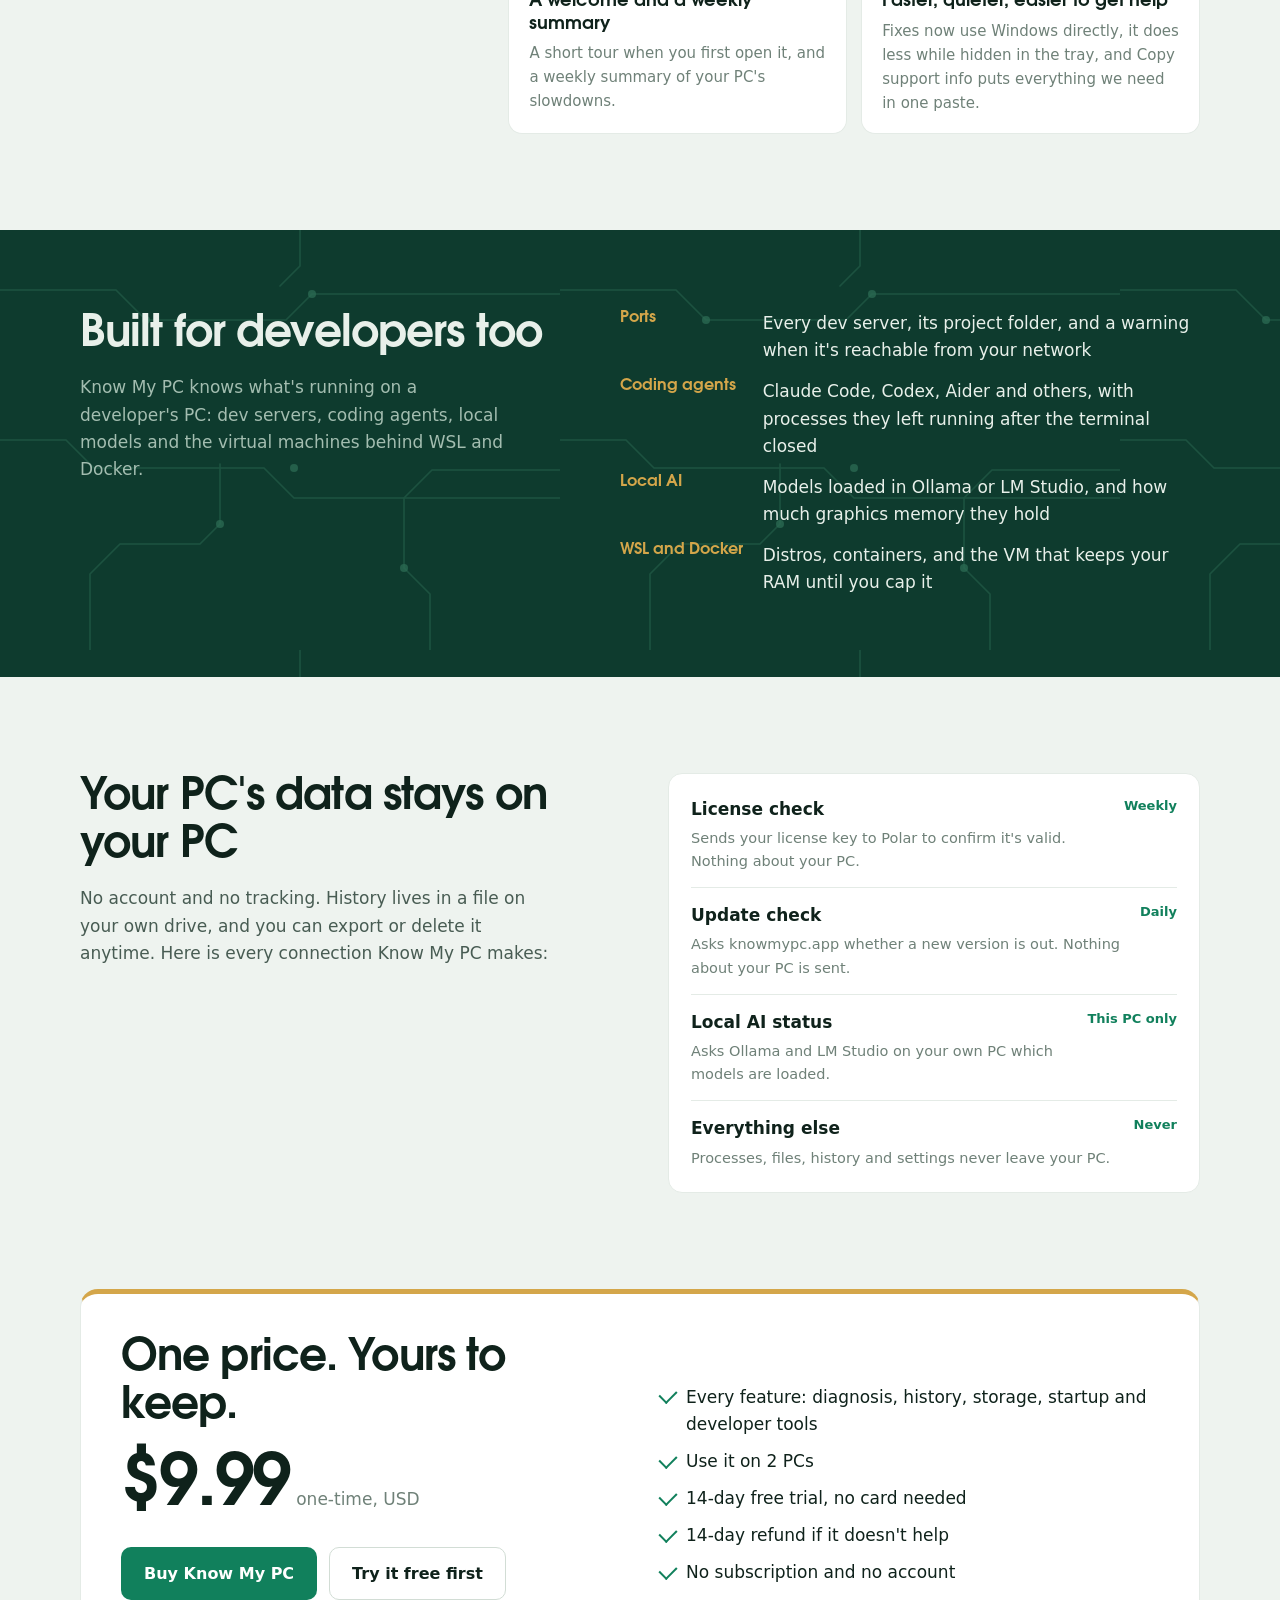
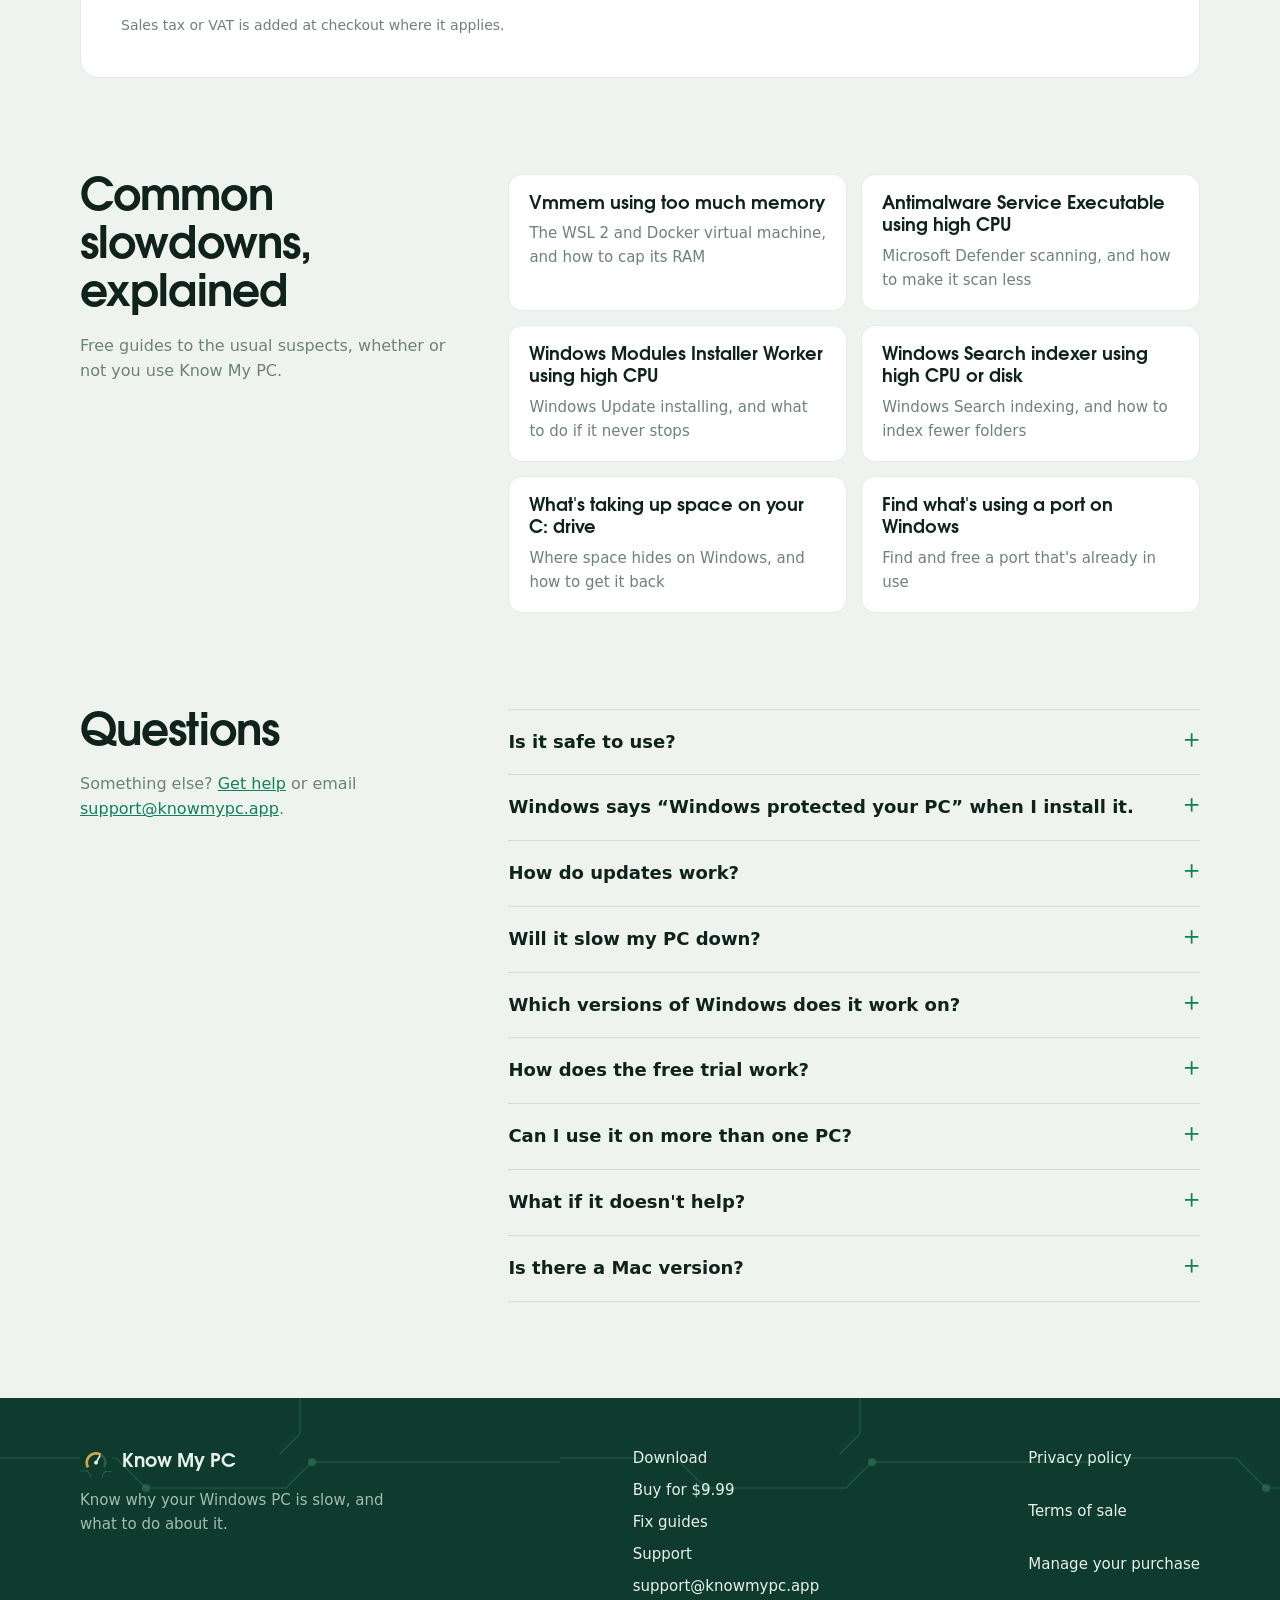
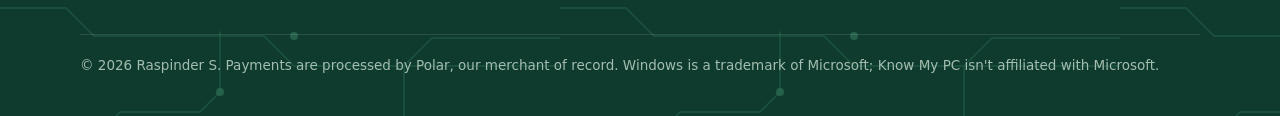
==== commit 4070e7b4: "Describe version 0.2 on the website and add update checks to the privacy policy Adds a New in versio" ====
--- a/index.html
+++ b/index.html
@@ -19,11 +19,12 @@
 <meta name="twitter:image" content="https://knowmypc.app/img/og.png">
 <meta name="twitter:image:alt" content="Know My PC ranking what's slowing a Windows PC down">
 <meta name="theme-color" content="#0e3b2e">
-<link rel="icon" href="/favicon.png" type="image/png">
+<link rel="icon" href="/img/icon.png" type="image/png" sizes="128x128">
+<link rel="icon" href="/favicon.png" type="image/png" sizes="32x32">
 <link rel="apple-touch-icon" href="/img/apple-touch-icon.png">
 <link rel="preload" href="/fonts/adventor-bold.woff" as="font" type="font/woff" crossorigin>
 <link rel="stylesheet" href="/site.css">
-<script type="application/ld+json">{"@context": "https://schema.org", "@graph": [{"@type": "SoftwareApplication", "name": "Know My PC", "operatingSystem": "Windows 10, Windows 11", "applicationCategory": "UtilitiesApplication", "description": "Finds out why your Windows PC is slow and how to fix it: ranked causes, slowdown history, storage, startup apps and developer tools.", "image": "https://knowmypc.app/img/overview.webp", "url": "https://knowmypc.app/", "downloadUrl": "https://knowmypc.app/download/KnowMyPC-Setup.exe", "offers": {"@type": "Offer", "price": "9.99", "priceCurrency": "USD", "url": "https://buy.polar.sh/polar_cl_Z5MfJ5nniF9V287WZVeucoI9FtJk9AQQvbdxF32x2Yl"}}, {"@type": "FAQPage", "mainEntity": [{"@type": "Question", "name": "Is it safe to use?", "acceptedAnswer": {"@type": "Answer", "text": "Know My PC never ends Windows' own processes, never deletes anything permanently (it only moves files to the Recycle Bin), and won't touch the Windows or Program Files folders. Startup changes use the same switch Task Manager uses."}}, {"@type": "Question", "name": "Windows says \u201cWindows protected your PC\u201d when I install it.", "acceptedAnswer": {"@type": "Answer", "text": "That's SmartScreen, which warns about apps it hasn't seen many downloads of yet. Click More info, then Run anyway. The installer is the same file that's linked from this page."}}, {"@type": "Question", "name": "Will it slow my PC down?", "acceptedAnswer": {"@type": "Answer", "text": "It checks every 3 seconds by default, and you can make that 5 or 10 seconds in Settings. Know My PC appears in its own Apps list, so you can always see what it's using."}}, {"@type": "Question", "name": "Which versions of Windows does it work on?", "acceptedAnswer": {"@type": "Answer", "text": "Windows 11 and Windows 10 (64-bit). It uses Microsoft Edge WebView2, which Windows 11 already has; the installer adds it on Windows 10 if needed."}}, {"@type": "Question", "name": "How does the free trial work?", "acceptedAnswer": {"@type": "Answer", "text": "Everything is unlocked for 14 days, no account or card needed. If you buy, paste the license key from your receipt email into Settings \u2192 License."}}, {"@type": "Question", "name": "Can I use it on more than one PC?", "acceptedAnswer": {"@type": "Answer", "text": "Yes. Each license works on 2 PCs. To move it, open Settings \u2192 License \u2192 Move to another PC, then activate the key on the new one."}}, {"@type": "Question", "name": "What if it doesn't help?", "acceptedAnswer": {"@type": "Answer", "text": "Email us within 14 days of buying and we'll refund you."}}, {"@type": "Question", "name": "Is there a Mac version?", "acceptedAnswer": {"@type": "Answer", "text": "No. Know My PC is built for Windows. On a Mac, iKnowMyMac does a similar job."}}]}]}</script>
+<script type="application/ld+json">{"@context": "https://schema.org", "@graph": [{"@type": "WebSite", "name": "Know My PC", "alternateName": ["knowmypc.app"], "url": "https://knowmypc.app/"}, {"@type": "SoftwareApplication", "name": "Know My PC", "operatingSystem": "Windows 10, Windows 11", "applicationCategory": "UtilitiesApplication", "description": "Finds out why your Windows PC is slow and how to fix it: ranked causes, slowdown history, storage, startup apps and developer tools.", "image": "https://knowmypc.app/img/overview.webp", "url": "https://knowmypc.app/", "downloadUrl": "https://knowmypc.app/download/KnowMyPC-Setup.exe", "offers": {"@type": "Offer", "price": "9.99", "priceCurrency": "USD", "url": "https://buy.polar.sh/polar_cl_Z5MfJ5nniF9V287WZVeucoI9FtJk9AQQvbdxF32x2Yl"}}, {"@type": "FAQPage", "mainEntity": [{"@type": "Question", "name": "Is it safe to use?", "acceptedAnswer": {"@type": "Answer", "text": "Know My PC never ends Windows' own processes, never deletes anything permanently (it only moves files to the Recycle Bin), and won't touch the Windows or Program Files folders. Startup changes use the same switch Task Manager uses, and Settings \u2192 Changes made lists everything it changed, with Undo."}}, {"@type": "Question", "name": "Windows says \u201cWindows protected your PC\u201d when I install it.", "acceptedAnswer": {"@type": "Answer", "text": "That's SmartScreen, which warns about apps it hasn't seen many downloads of yet. Click More info, then Run anyway. The installer is the same file that's linked from this page."}}, {"@type": "Question", "name": "How do updates work?", "acceptedAnswer": {"@type": "Answer", "text": "Know My PC checks for a new version once a day and shows a notice when one is ready. Nothing installs until you click Update now, and you can turn the checks off in Settings. Updates are included in your purchase."}}, {"@type": "Question", "name": "Will it slow my PC down?", "acceptedAnswer": {"@type": "Answer", "text": "It checks every 3 seconds by default, and you can make that 5 or 10 seconds in Settings. Know My PC appears in its own Apps list, so you can always see what it's using."}}, {"@type": "Question", "name": "Which versions of Windows does it work on?", "acceptedAnswer": {"@type": "Answer", "text": "Windows 11 and Windows 10 (64-bit). It uses Microsoft Edge WebView2, which Windows 11 already has; the installer adds it on Windows 10 if needed."}}, {"@type": "Question", "name": "How does the free trial work?", "acceptedAnswer": {"@type": "Answer", "text": "Everything is unlocked for 14 days, no account or card needed. If you buy, paste the license key from your receipt email into Settings \u2192 License."}}, {"@type": "Question", "name": "Can I use it on more than one PC?", "acceptedAnswer": {"@type": "Answer", "text": "Yes. Each license works on 2 PCs. To move it, open Settings \u2192 License \u2192 Move to another PC, then activate the key on the new one."}}, {"@type": "Question", "name": "What if it doesn't help?", "acceptedAnswer": {"@type": "Answer", "text": "Email us within 14 days of buying and we'll refund you."}}, {"@type": "Question", "name": "Is there a Mac version?", "acceptedAnswer": {"@type": "Answer", "text": "No. Know My PC is built for Windows. On a Mac, iKnowMyMac does a similar job."}}]}]}</script>
 </head>
 <body>
 <a class="skip" href="#main">Skip to content</a>
@@ -56,16 +57,16 @@
         <p style="margin-top:10px">It watches every process, groups them under the app that started them, and ranks the likely causes from the last five minutes, with the evidence and a fix for each.</p>
         <ul><li>Shows which app, how much and for how long: “Chrome averaged 41% of your CPU (peak 68%)”</li><li>Recognises Windows' own busy work, like Defender scans, updates and search indexing, and tells you when it'll finish by itself</li><li>Ends a runaway app and everything it started, with one click</li></ul>
       </div>
-      <div class="shot"><img src="/img/overview.webp" alt="Know My PC overview screen" width="1920" height="1200" loading="lazy" decoding="async"></div>
+      <div class="shot"><img src="/img/overview.webp" alt="Know My PC showing two things slowing a PC down: Google Chrome using 41% of the CPU with a fix, and a Defender scan that usually finishes on its own" width="1920" height="1200" loading="lazy" decoding="async"></div>
     </section>
     <section class="problem" aria-labelledby="p1">
       <div class="copy">
         <blockquote>It lags when I play.</blockquote>
         <h3 id="p1">History shows exactly when it got bad</h3>
         <p style="margin-top:10px">Every slowdown is recorded with the apps responsible, so you can see it was Chrome and a Defender scan, not your game, that ate the headroom.</p>
-        <ul><li>A 7-day CPU and memory timeline with overloads marked</li><li>Game boost lowers other apps' priority while you play, then puts them back</li><li>Suggestions drawn from your own slowdowns, not generic tips</li></ul>
+        <ul><li>A 7-day CPU and memory timeline with overloads marked</li><li>Game boost lowers other apps' priority while you play, then puts them back</li><li>The Graphics tab shows whether your graphics card or your processor is holding your game back</li><li>Suggestions drawn from your own slowdowns, not generic tips</li></ul>
       </div>
-      <div class="shot"><img src="/img/history.webp" alt="Know My PC history screen" width="1920" height="1200" loading="lazy" decoding="async"></div>
+      <div class="shot"><img src="/img/history.webp" alt="Know My PC History screen: a 24-hour CPU and memory chart with two slowdowns, each listing the apps responsible" width="1920" height="1200" loading="lazy" decoding="async"></div>
     </section>
     <section class="problem" aria-labelledby="p2">
       <div class="copy">
@@ -74,7 +75,7 @@
         <p style="margin-top:10px">A map of your folders shows what's big at a glance. Know My PC knows where Windows hides space: update caches, temp files, WSL disks, game libraries, model files.</p>
         <ul><li>Shows which folders are safe to clear and which hold your own files</li><li>Installed apps sorted by size, with one-click uninstall</li><li>Only ever moves things to the Recycle Bin. Windows and Program Files are off-limits.</li></ul>
       </div>
-      <div class="shot"><img src="/img/storage.webp" alt="Know My PC storage screen" width="1920" height="1200" loading="lazy" decoding="async"></div>
+      <div class="shot"><img src="/img/storage.webp" alt="Know My PC Storage screen: space that is safe to clear, such as temp files and the Chrome cache, above a clickable map of folders" width="1920" height="1200" loading="lazy" decoding="async"></div>
     </section>
     <section class="problem" aria-labelledby="p3">
       <div class="copy">
@@ -83,9 +84,14 @@
         <p style="margin-top:10px">Every startup app, which company made it, and whether it's using memory right now. Switching one off works exactly like Task Manager, and you can switch it back on anytime.</p>
         <ul><li>Apps for all users too: Windows asks for permission, and that's it</li><li>Background services and scheduled tasks from other companies, listed separately</li></ul>
       </div>
-      <div class="shot"><img src="/img/startup.webp" alt="Know My PC startup screen" width="1920" height="1200" loading="lazy" decoding="async"></div>
+      <div class="shot"><img src="/img/startup.webp" alt="Know My PC Startup screen: startup apps with on/off switches, who made each one and how much memory it is using" width="1920" height="1200" loading="lazy" decoding="async"></div>
     </section>
   </div>
+
+  <section class="wrap whats-new" id="new" aria-labelledby="new-h">
+    <div><h2 id="new-h">New in version 0.2</h2><p>Know My PC keeps getting better, and updates are free.</p></div>
+    <ul><li><b>Updates itself</b><span>When a new version is ready, you'll see a notice. One click installs it, and every update is signed so only real Know My PC releases install.</span></li><li><b>More health checks</b><span>Spots a busy network, slow drive response, a processor held back by heat or power settings, slow startup, apps that crash or freeze, and drives that report problems.</span></li><li><b>Changes made, with Undo</b><span>Settings → Changes made lists everything Know My PC changed on your PC. Startup and graphics changes undo with one click; files are in the Recycle Bin.</span></li><li><b>Every app has its own color</b><span>Each app gets its own soft color in the Apps, Graphics and Developer lists, so you can follow it from one refresh to the next.</span></li><li><b>A welcome and a weekly summary</b><span>A short tour when you first open it, and a weekly summary of your PC's slowdowns.</span></li><li><b>Faster, quieter, easier to get help</b><span>Fixes now use Windows directly, it does less while hidden in the tray, and Copy support info puts everything we need in one paste.</span></li></ul>
+  </section>
 
   <section class="board devs" aria-labelledby="dev-h">
     <div class="wrap grid">
@@ -105,6 +111,7 @@
       <p>No account and no tracking. History lives in a file on your own drive, and you can export or delete it anytime. Here is every connection Know My PC makes:</p></div>
     <div class="ledger">
       <div><b>License check</b><em>Weekly</em><span>Sends your license key to Polar to confirm it's valid. Nothing about your PC.</span></div>
+      <div><b>Update check</b><em>Daily</em><span>Asks knowmypc.app whether a new version is out. Nothing about your PC is sent.</span></div>
       <div><b>Local AI status</b><em>This PC only</em><span>Asks Ollama and LM Studio on your own PC which models are loaded.</span></div>
       <div><b>Everything else</b><em>Never</em><span>Processes, files, history and settings never leave your PC.</span></div>
     </div>
@@ -135,7 +142,7 @@
 
   <section class="wrap faq" aria-labelledby="faq-h">
     <div><h2 id="faq-h">Questions</h2><p class="fine" style="font-size:16px">Something else? <a href="/support.html">Get help</a> or email <a href="mailto:support@knowmypc.app">support@knowmypc.app</a>.</p></div>
-    <div><details><summary><h3>Is it safe to use?</h3></summary><p>Know My PC never ends Windows' own processes, never deletes anything permanently (it only moves files to the Recycle Bin), and won't touch the Windows or Program Files folders. Startup changes use the same switch Task Manager uses.</p></details><details><summary><h3>Windows says “Windows protected your PC” when I install it.</h3></summary><p>That's SmartScreen, which warns about apps it hasn't seen many downloads of yet. Click <b>More info</b>, then <b>Run anyway</b>. The installer is the same file that's linked from this page.</p></details><details><summary><h3>Will it slow my PC down?</h3></summary><p>It checks every 3 seconds by default, and you can make that 5 or 10 seconds in Settings. Know My PC appears in its own Apps list, so you can always see what it's using.</p></details><details><summary><h3>Which versions of Windows does it work on?</h3></summary><p>Windows 11 and Windows 10 (64-bit). It uses Microsoft Edge WebView2, which Windows 11 already has; the installer adds it on Windows 10 if needed.</p></details><details><summary><h3>How does the free trial work?</h3></summary><p>Everything is unlocked for 14 days, no account or card needed. If you buy, paste the license key from your receipt email into Settings → License.</p></details><details><summary><h3>Can I use it on more than one PC?</h3></summary><p>Yes. Each license works on 2 PCs. To move it, open Settings → License → Move to another PC, then activate the key on the new one.</p></details><details><summary><h3>What if it doesn't help?</h3></summary><p>Email us within 14 days of buying and we'll refund you.</p></details><details><summary><h3>Is there a Mac version?</h3></summary><p>No. Know My PC is built for Windows. On a Mac, iKnowMyMac does a similar job.</p></details></div>
+    <div><details><summary><h3>Is it safe to use?</h3></summary><p>Know My PC never ends Windows' own processes, never deletes anything permanently (it only moves files to the Recycle Bin), and won't touch the Windows or Program Files folders. Startup changes use the same switch Task Manager uses, and Settings → Changes made lists everything it changed, with Undo.</p></details><details><summary><h3>Windows says “Windows protected your PC” when I install it.</h3></summary><p>That's SmartScreen, which warns about apps it hasn't seen many downloads of yet. Click <b>More info</b>, then <b>Run anyway</b>. The installer is the same file that's linked from this page.</p></details><details><summary><h3>How do updates work?</h3></summary><p>Know My PC checks for a new version once a day and shows a notice when one is ready. Nothing installs until you click <b>Update now</b>, and you can turn the checks off in Settings. Updates are included in your purchase.</p></details><details><summary><h3>Will it slow my PC down?</h3></summary><p>It checks every 3 seconds by default, and you can make that 5 or 10 seconds in Settings. Know My PC appears in its own Apps list, so you can always see what it's using.</p></details><details><summary><h3>Which versions of Windows does it work on?</h3></summary><p>Windows 11 and Windows 10 (64-bit). It uses Microsoft Edge WebView2, which Windows 11 already has; the installer adds it on Windows 10 if needed.</p></details><details><summary><h3>How does the free trial work?</h3></summary><p>Everything is unlocked for 14 days, no account or card needed. If you buy, paste the license key from your receipt email into Settings → License.</p></details><details><summary><h3>Can I use it on more than one PC?</h3></summary><p>Yes. Each license works on 2 PCs. To move it, open Settings → License → Move to another PC, then activate the key on the new one.</p></details><details><summary><h3>What if it doesn't help?</h3></summary><p>Email us within 14 days of buying and we'll refund you.</p></details><details><summary><h3>Is there a Mac version?</h3></summary><p>No. Know My PC is built for Windows. On a Mac, iKnowMyMac does a similar job.</p></details></div>
   </section>
 </main>
 
--- a/site.css
+++ b/site.css
@@ -194,3 +194,12 @@
 .guide-list span { display: block; color: var(--ink-3); font-size: 15px; margin-top: 6px; }
 @media (max-width: 900px) { .home-guides { grid-template-columns: 1fr; gap: 24px; } }
 .doc article { min-width: 0; }
+
+/* What's new */
+.whats-new { padding: 0 0 96px; display: grid; grid-template-columns: minmax(0, .7fr) minmax(0, 1.3fr); gap: 56px; }
+.whats-new p { color: var(--ink-2); margin-top: 16px; max-width: 34ch; }
+.whats-new ul { list-style: none; margin: 0; padding: 0; display: grid; grid-template-columns: repeat(auto-fill, minmax(260px, 1fr)); gap: 14px; }
+.whats-new li { background: var(--panel); border: 1px solid var(--line-2); border-top: 3px solid var(--pad); border-radius: 14px; padding: 18px 20px; }
+.whats-new b { display: block; font: 700 18px/1.25 var(--display); }
+.whats-new span { display: block; color: var(--ink-3); font-size: 15px; margin-top: 6px; }
+@media (max-width: 900px) { .whats-new { grid-template-columns: 1fr; gap: 24px; } }
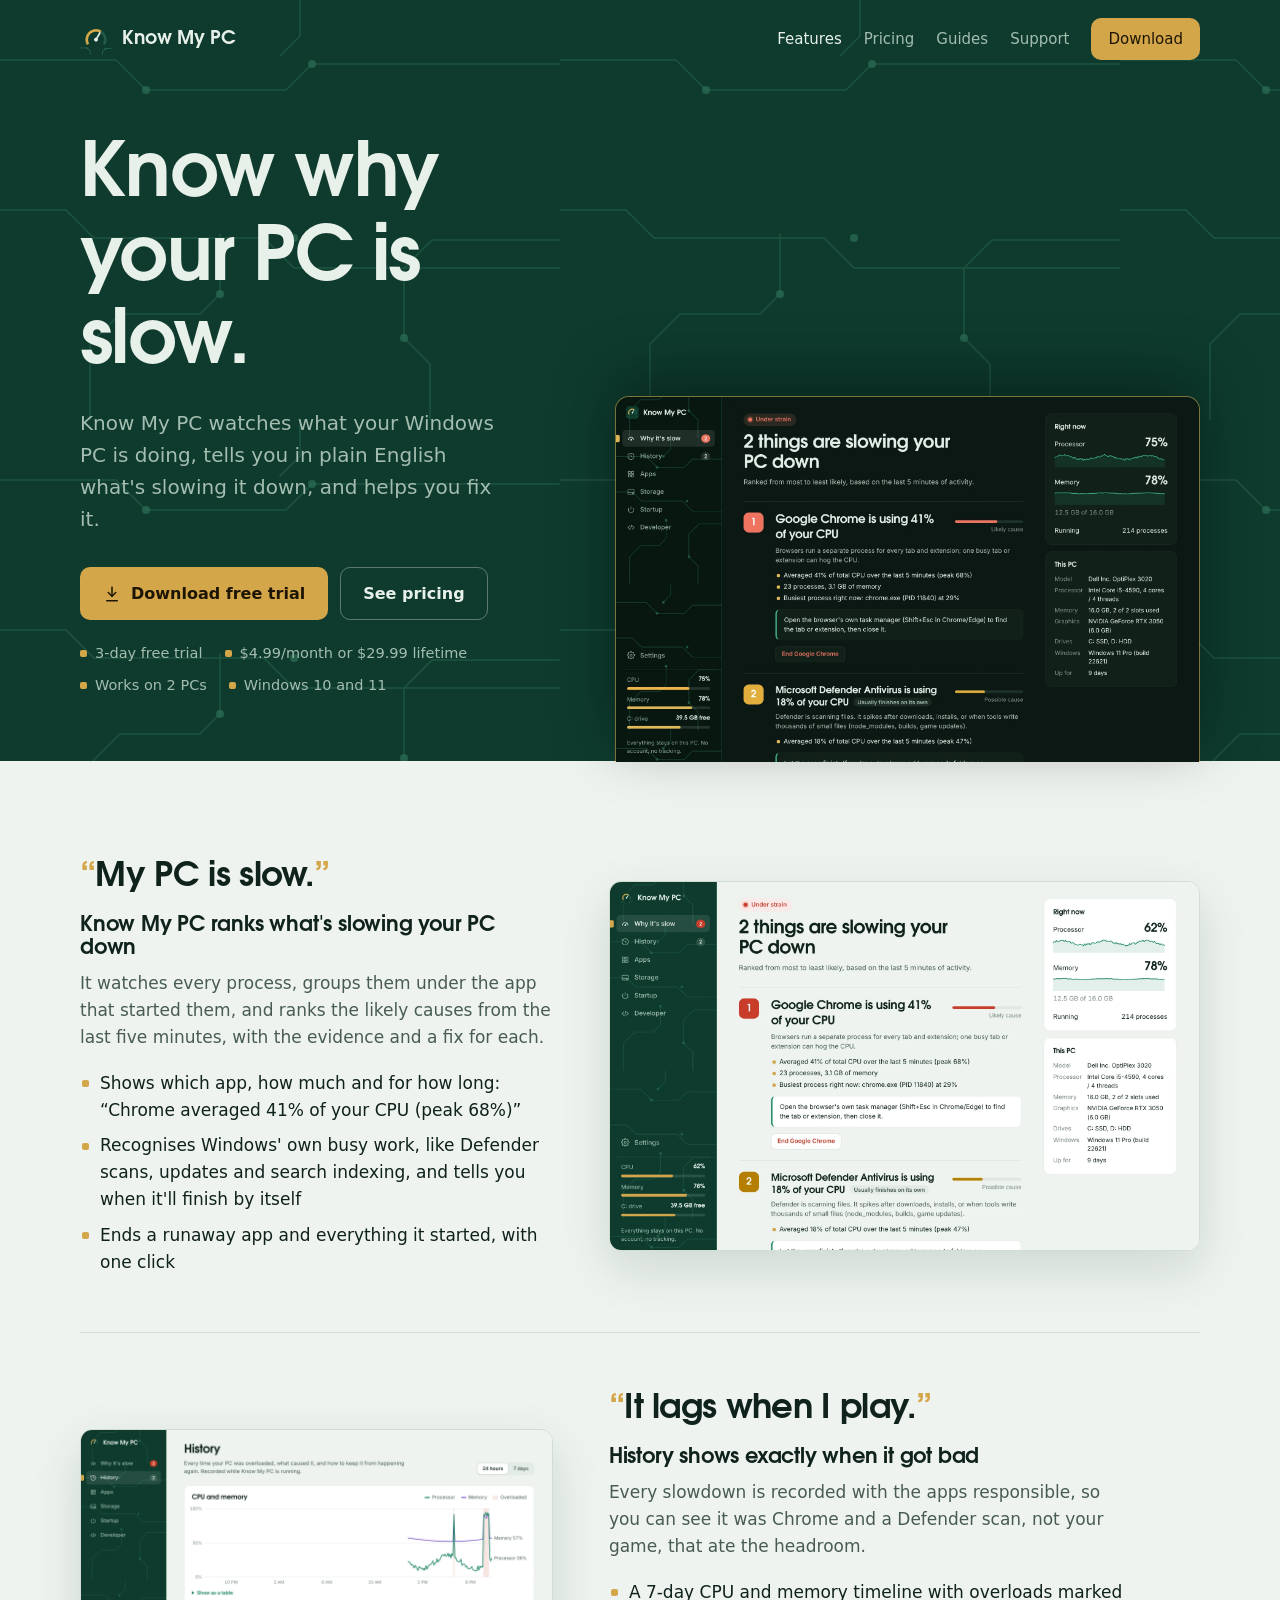
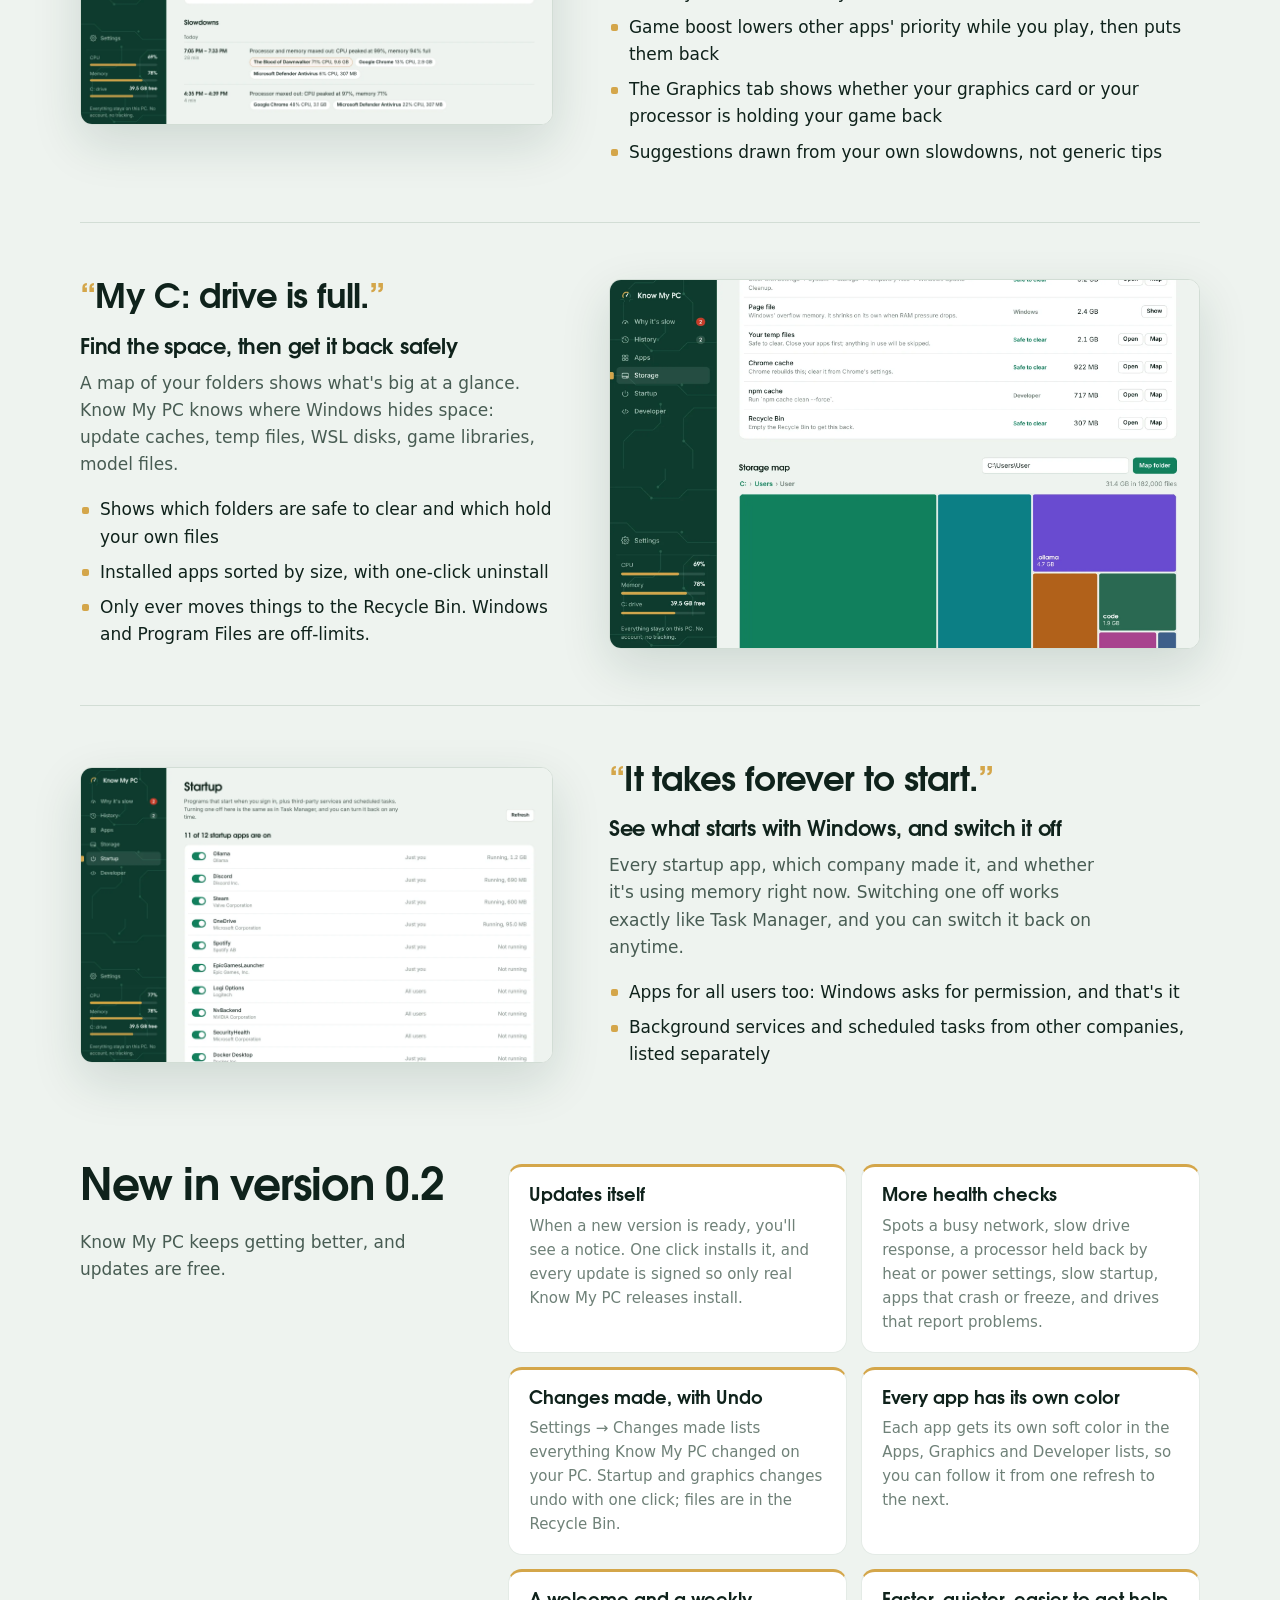
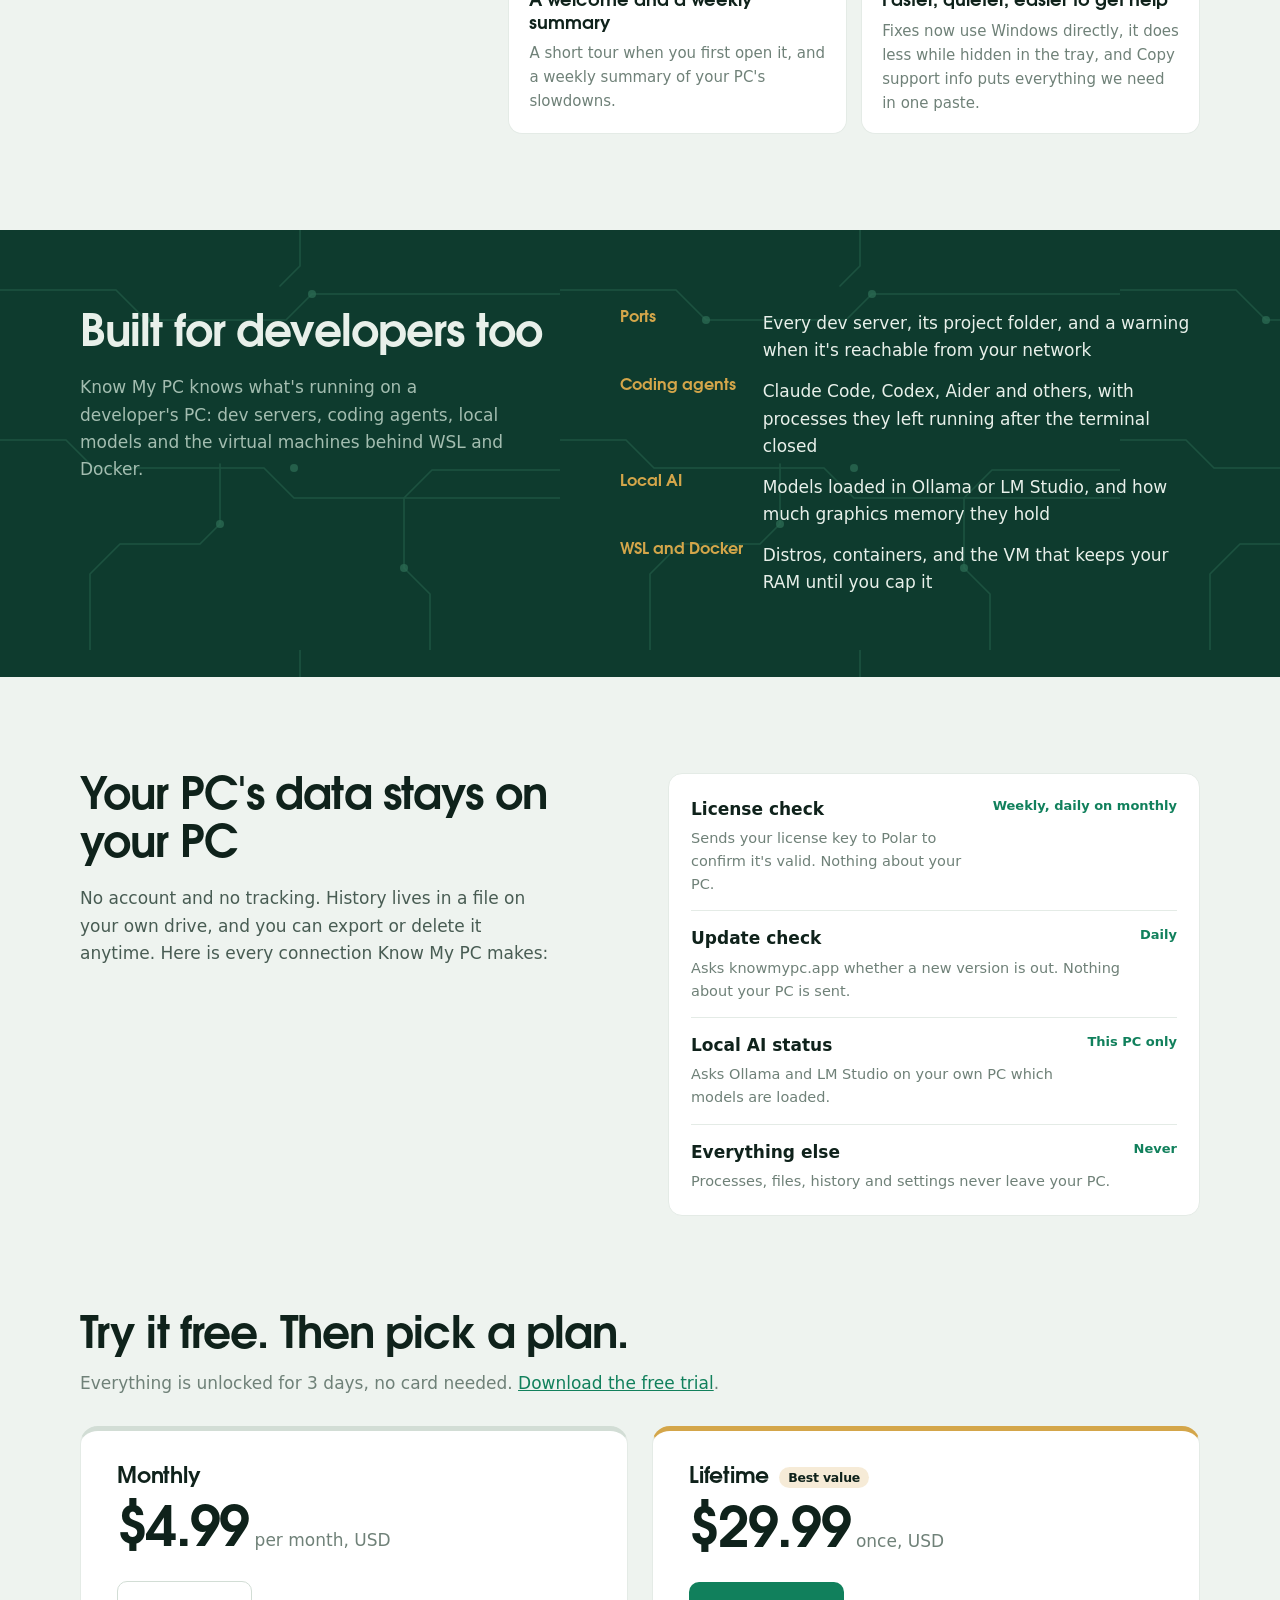
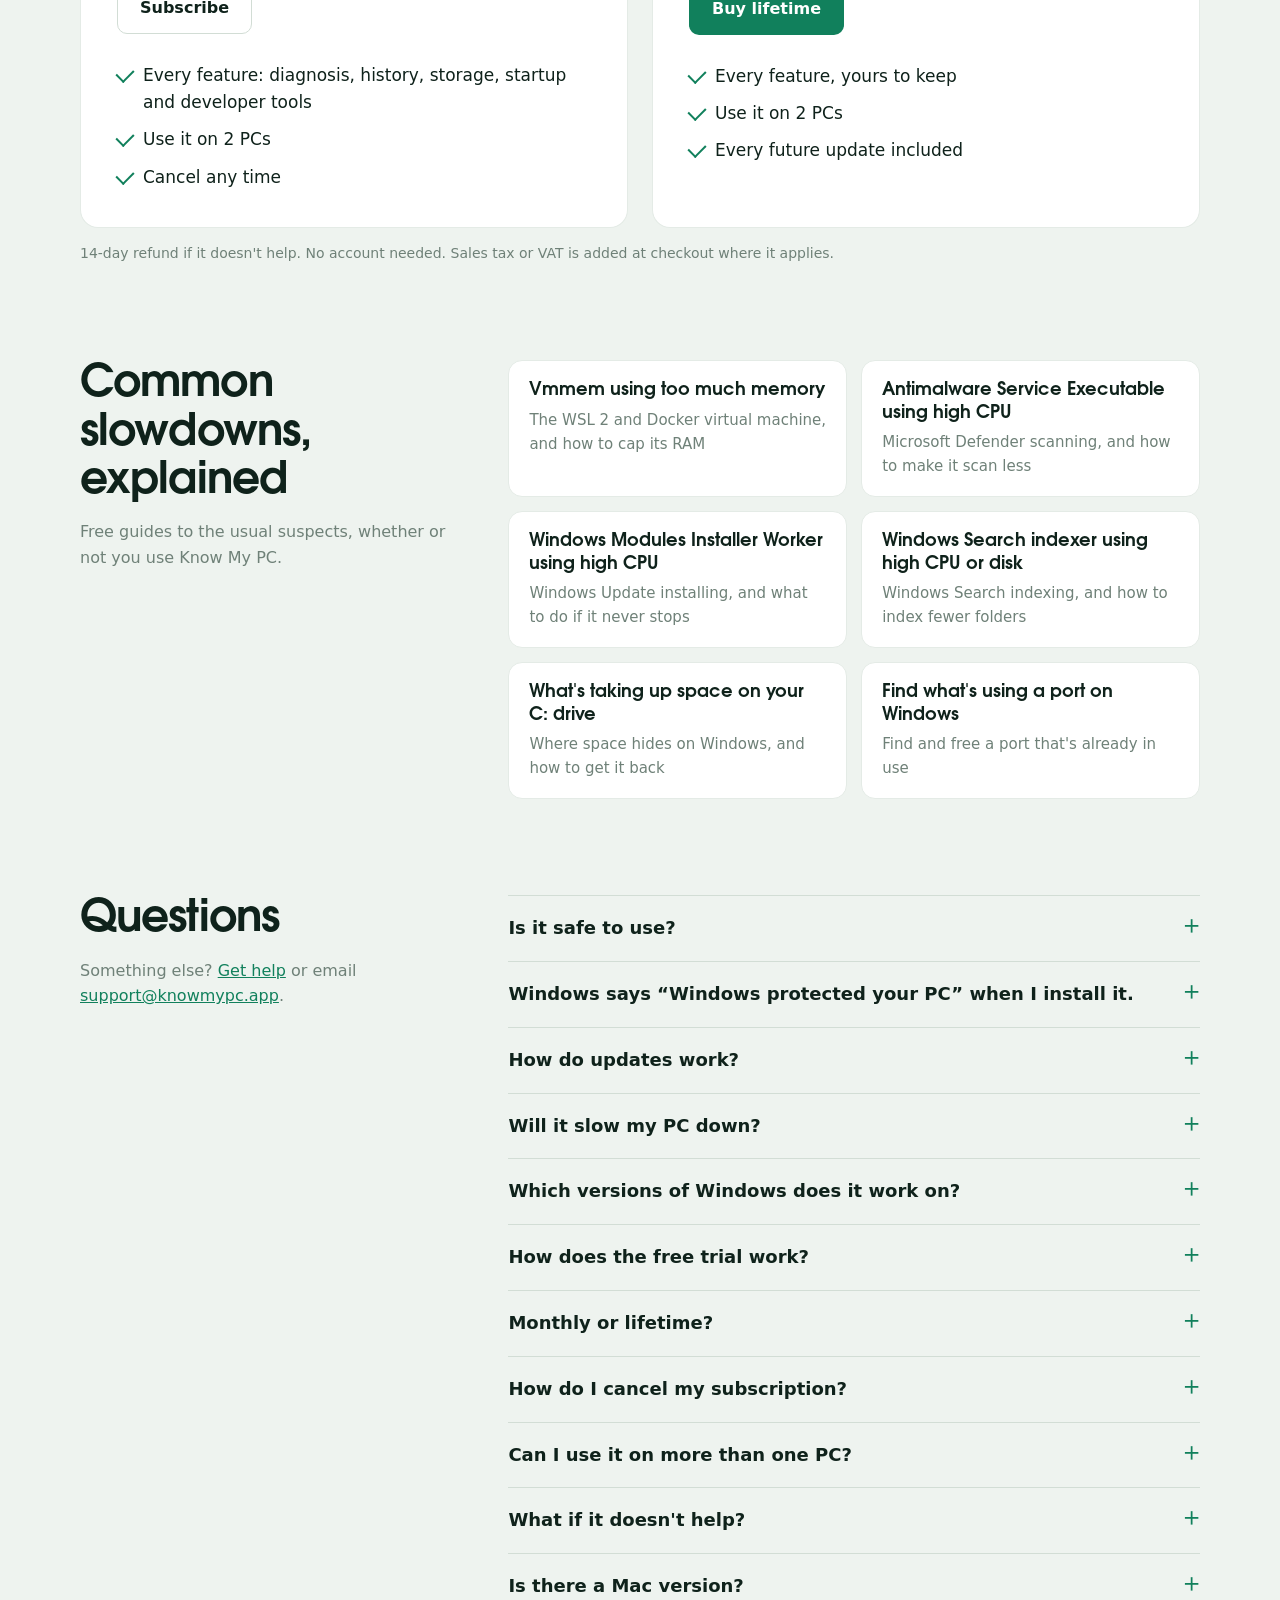
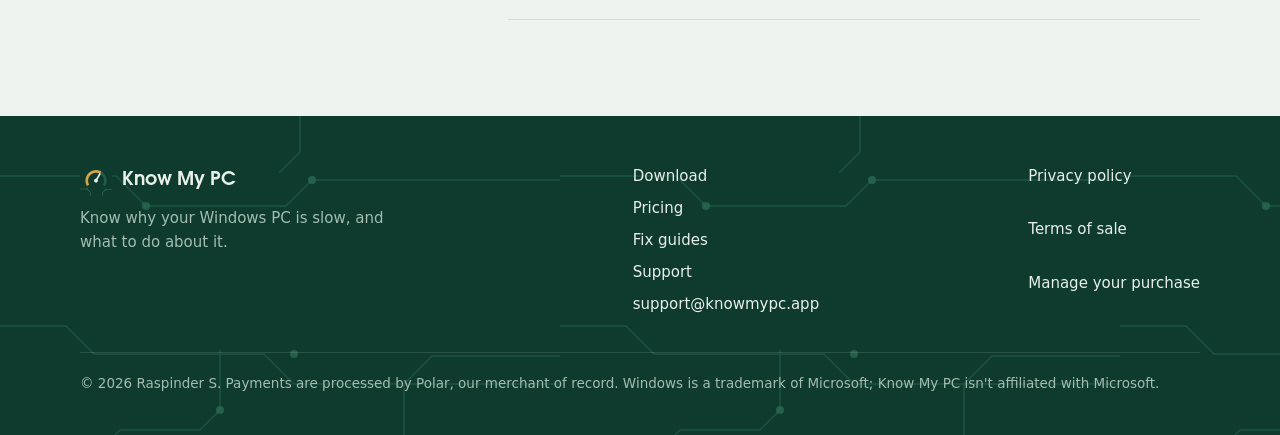
==== commit 8bd79e5d: "New pricing on the website: 3-day trial, $4.99/month or $29.99 lifetime The pricing section now show" ====
--- a/index.html
+++ b/index.html
@@ -24,7 +24,7 @@
 <link rel="apple-touch-icon" href="/img/apple-touch-icon.png">
 <link rel="preload" href="/fonts/adventor-bold.woff" as="font" type="font/woff" crossorigin>
 <link rel="stylesheet" href="/site.css">
-<script type="application/ld+json">{"@context": "https://schema.org", "@graph": [{"@type": "WebSite", "name": "Know My PC", "alternateName": ["knowmypc.app"], "url": "https://knowmypc.app/"}, {"@type": "SoftwareApplication", "name": "Know My PC", "operatingSystem": "Windows 10, Windows 11", "applicationCategory": "UtilitiesApplication", "description": "Finds out why your Windows PC is slow and how to fix it: ranked causes, slowdown history, storage, startup apps and developer tools.", "image": "https://knowmypc.app/img/overview.webp", "url": "https://knowmypc.app/", "downloadUrl": "https://knowmypc.app/download/KnowMyPC-Setup.exe", "offers": {"@type": "Offer", "price": "9.99", "priceCurrency": "USD", "url": "https://buy.polar.sh/polar_cl_Z5MfJ5nniF9V287WZVeucoI9FtJk9AQQvbdxF32x2Yl"}}, {"@type": "FAQPage", "mainEntity": [{"@type": "Question", "name": "Is it safe to use?", "acceptedAnswer": {"@type": "Answer", "text": "Know My PC never ends Windows' own processes, never deletes anything permanently (it only moves files to the Recycle Bin), and won't touch the Windows or Program Files folders. Startup changes use the same switch Task Manager uses, and Settings \u2192 Changes made lists everything it changed, with Undo."}}, {"@type": "Question", "name": "Windows says \u201cWindows protected your PC\u201d when I install it.", "acceptedAnswer": {"@type": "Answer", "text": "That's SmartScreen, which warns about apps it hasn't seen many downloads of yet. Click More info, then Run anyway. The installer is the same file that's linked from this page."}}, {"@type": "Question", "name": "How do updates work?", "acceptedAnswer": {"@type": "Answer", "text": "Know My PC checks for a new version once a day and shows a notice when one is ready. Nothing installs until you click Update now, and you can turn the checks off in Settings. Updates are included in your purchase."}}, {"@type": "Question", "name": "Will it slow my PC down?", "acceptedAnswer": {"@type": "Answer", "text": "It checks every 3 seconds by default, and you can make that 5 or 10 seconds in Settings. Know My PC appears in its own Apps list, so you can always see what it's using."}}, {"@type": "Question", "name": "Which versions of Windows does it work on?", "acceptedAnswer": {"@type": "Answer", "text": "Windows 11 and Windows 10 (64-bit). It uses Microsoft Edge WebView2, which Windows 11 already has; the installer adds it on Windows 10 if needed."}}, {"@type": "Question", "name": "How does the free trial work?", "acceptedAnswer": {"@type": "Answer", "text": "Everything is unlocked for 14 days, no account or card needed. If you buy, paste the license key from your receipt email into Settings \u2192 License."}}, {"@type": "Question", "name": "Can I use it on more than one PC?", "acceptedAnswer": {"@type": "Answer", "text": "Yes. Each license works on 2 PCs. To move it, open Settings \u2192 License \u2192 Move to another PC, then activate the key on the new one."}}, {"@type": "Question", "name": "What if it doesn't help?", "acceptedAnswer": {"@type": "Answer", "text": "Email us within 14 days of buying and we'll refund you."}}, {"@type": "Question", "name": "Is there a Mac version?", "acceptedAnswer": {"@type": "Answer", "text": "No. Know My PC is built for Windows. On a Mac, iKnowMyMac does a similar job."}}]}]}</script>
+<script type="application/ld+json">{"@context": "https://schema.org", "@graph": [{"@type": "WebSite", "name": "Know My PC", "alternateName": ["knowmypc.app"], "url": "https://knowmypc.app/"}, {"@type": "SoftwareApplication", "name": "Know My PC", "operatingSystem": "Windows 10, Windows 11", "applicationCategory": "UtilitiesApplication", "description": "Finds out why your Windows PC is slow and how to fix it: ranked causes, slowdown history, storage, startup apps and developer tools.", "image": "https://knowmypc.app/img/overview.webp", "url": "https://knowmypc.app/", "downloadUrl": "https://knowmypc.app/download/KnowMyPC-Setup.exe", "offers": [{"@type": "Offer", "name": "Lifetime", "price": "29.99", "priceCurrency": "USD", "url": "https://buy.polar.sh/polar_cl_Z5MfJ5nniF9V287WZVeucoI9FtJk9AQQvbdxF32x2Yl"}, {"@type": "Offer", "name": "Monthly", "price": "4.99", "priceCurrency": "USD", "url": "", "priceSpecification": {"@type": "UnitPriceSpecification", "price": "4.99", "priceCurrency": "USD", "billingDuration": "P1M"}}]}, {"@type": "FAQPage", "mainEntity": [{"@type": "Question", "name": "Is it safe to use?", "acceptedAnswer": {"@type": "Answer", "text": "Know My PC never ends Windows' own processes, never deletes anything permanently (it only moves files to the Recycle Bin), and won't touch the Windows or Program Files folders. Startup changes use the same switch Task Manager uses, and Settings \u2192 Changes made lists everything it changed, with Undo."}}, {"@type": "Question", "name": "Windows says \u201cWindows protected your PC\u201d when I install it.", "acceptedAnswer": {"@type": "Answer", "text": "That's SmartScreen, which warns about apps it hasn't seen many downloads of yet. Click More info, then Run anyway. The installer is the same file that's linked from this page."}}, {"@type": "Question", "name": "How do updates work?", "acceptedAnswer": {"@type": "Answer", "text": "Know My PC checks for a new version once a day and shows a notice when one is ready. Nothing installs until you click Update now, and you can turn the checks off in Settings. Updates are included with both plans."}}, {"@type": "Question", "name": "Will it slow my PC down?", "acceptedAnswer": {"@type": "Answer", "text": "It checks every 3 seconds by default, and you can make that 5 or 10 seconds in Settings. Know My PC appears in its own Apps list, so you can always see what it's using."}}, {"@type": "Question", "name": "Which versions of Windows does it work on?", "acceptedAnswer": {"@type": "Answer", "text": "Windows 11 and Windows 10 (64-bit). It uses Microsoft Edge WebView2, which Windows 11 already has; the installer adds it on Windows 10 if needed."}}, {"@type": "Question", "name": "How does the free trial work?", "acceptedAnswer": {"@type": "Answer", "text": "Everything is unlocked for 3 days, no account or card needed. After that you can still see what's slowing your PC down; fixing it from the app needs a plan. When you buy, paste the license key from your receipt email into Settings \u2192 License."}}, {"@type": "Question", "name": "Monthly or lifetime?", "acceptedAnswer": {"@type": "Answer", "text": "Monthly is $4.99 a month and you can cancel any time; when it ends, fixes pause and the diagnosis keeps working. Lifetime is $29.99 once and yours to keep, with every update. Both work on 2 PCs. If you'd use it for more than six months, lifetime costs less."}}, {"@type": "Question", "name": "How do I cancel my subscription?", "acceptedAnswer": {"@type": "Answer", "text": "Open the <a href=\"https://polar.sh/raspinder-s/portal\">customer portal</a>, enter the email you subscribed with, and cancel. You keep everything until the end of the month you paid for."}}, {"@type": "Question", "name": "Can I use it on more than one PC?", "acceptedAnswer": {"@type": "Answer", "text": "Yes. Each license works on 2 PCs. To move it, open Settings \u2192 License \u2192 Move to another PC, then activate the key on the new one."}}, {"@type": "Question", "name": "What if it doesn't help?", "acceptedAnswer": {"@type": "Answer", "text": "Email us within 14 days of buying lifetime, or of your first monthly payment, and we'll refund you."}}, {"@type": "Question", "name": "Is there a Mac version?", "acceptedAnswer": {"@type": "Answer", "text": "No. Know My PC is built for Windows. On a Mac, iKnowMyMac does a similar job."}}]}]}</script>
 </head>
 <body>
 <a class="skip" href="#main">Skip to content</a>
@@ -40,9 +40,9 @@
       <p class="sub">Know My PC watches what your Windows PC is doing, tells you in plain English what's slowing it down, and helps you fix it.</p>
       <div class="ctas">
         <a class="btn primary" href="https://knowmypc.app/download/KnowMyPC-Setup.exe"><svg viewBox="0 0 24 24" fill="none" stroke="currentColor" stroke-width="2" stroke-linecap="round" stroke-linejoin="round" aria-hidden="true"><path d="M12 3v12"/><path d="M7 10l5 5 5-5"/><path d="M5 21h14"/></svg>Download free trial</a>
-        <a class="btn ghost" href="https://buy.polar.sh/polar_cl_Z5MfJ5nniF9V287WZVeucoI9FtJk9AQQvbdxF32x2Yl">Buy for $9.99</a>
+        <a class="btn ghost" href="/#pricing">See pricing</a>
       </div>
-      <ul class="facts"><li>14-day free trial</li><li>One-time purchase</li><li>Works on 2 PCs</li><li>Windows 10 and 11</li></ul>
+      <ul class="facts"><li>3-day free trial</li><li>$4.99/month or $29.99 lifetime</li><li>Works on 2 PCs</li><li>Windows 10 and 11</li></ul>
     </div>
     <div class="hero-shot"><img src="/img/overview-dark.webp" alt="Know My PC ranking two causes of slowness: Google Chrome using 41% of the CPU, and a Defender scan" width="1920" height="1200" fetchpriority="high"></div>
   </div>
@@ -110,7 +110,7 @@
     <div><h2 id="priv-h">Your PC's data stays on your PC</h2>
       <p>No account and no tracking. History lives in a file on your own drive, and you can export or delete it anytime. Here is every connection Know My PC makes:</p></div>
     <div class="ledger">
-      <div><b>License check</b><em>Weekly</em><span>Sends your license key to Polar to confirm it's valid. Nothing about your PC.</span></div>
+      <div><b>License check</b><em>Weekly, daily on monthly</em><span>Sends your license key to Polar to confirm it's valid. Nothing about your PC.</span></div>
       <div><b>Update check</b><em>Daily</em><span>Asks knowmypc.app whether a new version is out. Nothing about your PC is sent.</span></div>
       <div><b>Local AI status</b><em>This PC only</em><span>Asks Ollama and LM Studio on your own PC which models are loaded.</span></div>
       <div><b>Everything else</b><em>Never</em><span>Processes, files, history and settings never leave your PC.</span></div>
@@ -118,21 +118,37 @@
   </section>
 
   <section class="wrap pricing" id="pricing" aria-labelledby="price-h">
-    <div class="price-card">
-      <div>
-        <h2 id="price-h">One price. Yours to keep.</h2>
-        <p class="price" style="margin-top:18px">$9.99<small>one-time, USD</small></p>
-        <div class="ctas"><a class="btn solid" href="https://buy.polar.sh/polar_cl_Z5MfJ5nniF9V287WZVeucoI9FtJk9AQQvbdxF32x2Yl">Buy Know My PC</a><a class="btn outline" href="https://knowmypc.app/download/KnowMyPC-Setup.exe">Try it free first</a></div>
-        <p class="fine">Sales tax or VAT is added at checkout where it applies.</p>
+    <div class="price-head">
+      <h2 id="price-h">Try it free. Then pick a plan.</h2>
+      <p>Everything is unlocked for 3 days, no card needed. <a href="https://knowmypc.app/download/KnowMyPC-Setup.exe">Download the free trial</a>.</p>
+    </div>
+    <div class="plans">
+      <div class="price-card">
+        <div>
+          <h3>Monthly</h3>
+          <p class="price">$4.99<small>per month, USD</small></p>
+          <div class="ctas"><a class="btn outline" href="">Subscribe</a></div>
+        </div>
+        <ul>
+          <li>Every feature: diagnosis, history, storage, startup and developer tools</li>
+          <li>Use it on 2 PCs</li>
+          <li>Cancel any time</li>
+        </ul>
       </div>
-      <ul>
-        <li>Every feature: diagnosis, history, storage, startup and developer tools</li>
-        <li>Use it on 2 PCs</li>
-        <li>14-day free trial, no card needed</li>
-        <li>14-day refund if it doesn't help</li>
-        <li>No subscription and no account</li>
-      </ul>
+      <div class="price-card best">
+        <div>
+          <h3>Lifetime <span class="tag">Best value</span></h3>
+          <p class="price">$29.99<small>once, USD</small></p>
+          <div class="ctas"><a class="btn solid" href="https://buy.polar.sh/polar_cl_Z5MfJ5nniF9V287WZVeucoI9FtJk9AQQvbdxF32x2Yl">Buy lifetime</a></div>
+        </div>
+        <ul>
+          <li>Every feature, yours to keep</li>
+          <li>Use it on 2 PCs</li>
+          <li>Every future update included</li>
+        </ul>
+      </div>
     </div>
+    <p class="fine plans-note">14-day refund if it doesn't help. No account needed. Sales tax or VAT is added at checkout where it applies.</p>
   </section>
 
   <section class="wrap home-guides" aria-labelledby="guides-h">
@@ -142,7 +158,7 @@
 
   <section class="wrap faq" aria-labelledby="faq-h">
     <div><h2 id="faq-h">Questions</h2><p class="fine" style="font-size:16px">Something else? <a href="/support.html">Get help</a> or email <a href="mailto:support@knowmypc.app">support@knowmypc.app</a>.</p></div>
-    <div><details><summary><h3>Is it safe to use?</h3></summary><p>Know My PC never ends Windows' own processes, never deletes anything permanently (it only moves files to the Recycle Bin), and won't touch the Windows or Program Files folders. Startup changes use the same switch Task Manager uses, and Settings → Changes made lists everything it changed, with Undo.</p></details><details><summary><h3>Windows says “Windows protected your PC” when I install it.</h3></summary><p>That's SmartScreen, which warns about apps it hasn't seen many downloads of yet. Click <b>More info</b>, then <b>Run anyway</b>. The installer is the same file that's linked from this page.</p></details><details><summary><h3>How do updates work?</h3></summary><p>Know My PC checks for a new version once a day and shows a notice when one is ready. Nothing installs until you click <b>Update now</b>, and you can turn the checks off in Settings. Updates are included in your purchase.</p></details><details><summary><h3>Will it slow my PC down?</h3></summary><p>It checks every 3 seconds by default, and you can make that 5 or 10 seconds in Settings. Know My PC appears in its own Apps list, so you can always see what it's using.</p></details><details><summary><h3>Which versions of Windows does it work on?</h3></summary><p>Windows 11 and Windows 10 (64-bit). It uses Microsoft Edge WebView2, which Windows 11 already has; the installer adds it on Windows 10 if needed.</p></details><details><summary><h3>How does the free trial work?</h3></summary><p>Everything is unlocked for 14 days, no account or card needed. If you buy, paste the license key from your receipt email into Settings → License.</p></details><details><summary><h3>Can I use it on more than one PC?</h3></summary><p>Yes. Each license works on 2 PCs. To move it, open Settings → License → Move to another PC, then activate the key on the new one.</p></details><details><summary><h3>What if it doesn't help?</h3></summary><p>Email us within 14 days of buying and we'll refund you.</p></details><details><summary><h3>Is there a Mac version?</h3></summary><p>No. Know My PC is built for Windows. On a Mac, iKnowMyMac does a similar job.</p></details></div>
+    <div><details><summary><h3>Is it safe to use?</h3></summary><p>Know My PC never ends Windows' own processes, never deletes anything permanently (it only moves files to the Recycle Bin), and won't touch the Windows or Program Files folders. Startup changes use the same switch Task Manager uses, and Settings → Changes made lists everything it changed, with Undo.</p></details><details><summary><h3>Windows says “Windows protected your PC” when I install it.</h3></summary><p>That's SmartScreen, which warns about apps it hasn't seen many downloads of yet. Click <b>More info</b>, then <b>Run anyway</b>. The installer is the same file that's linked from this page.</p></details><details><summary><h3>How do updates work?</h3></summary><p>Know My PC checks for a new version once a day and shows a notice when one is ready. Nothing installs until you click <b>Update now</b>, and you can turn the checks off in Settings. Updates are included with both plans.</p></details><details><summary><h3>Will it slow my PC down?</h3></summary><p>It checks every 3 seconds by default, and you can make that 5 or 10 seconds in Settings. Know My PC appears in its own Apps list, so you can always see what it's using.</p></details><details><summary><h3>Which versions of Windows does it work on?</h3></summary><p>Windows 11 and Windows 10 (64-bit). It uses Microsoft Edge WebView2, which Windows 11 already has; the installer adds it on Windows 10 if needed.</p></details><details><summary><h3>How does the free trial work?</h3></summary><p>Everything is unlocked for 3 days, no account or card needed. After that you can still see what's slowing your PC down; fixing it from the app needs a plan. When you buy, paste the license key from your receipt email into Settings → License.</p></details><details><summary><h3>Monthly or lifetime?</h3></summary><p>Monthly is $4.99 a month and you can cancel any time; when it ends, fixes pause and the diagnosis keeps working. Lifetime is $29.99 once and yours to keep, with every update. Both work on 2 PCs. If you'd use it for more than six months, lifetime costs less.</p></details><details><summary><h3>How do I cancel my subscription?</h3></summary><p>Open the <a href="https://polar.sh/raspinder-s/portal">customer portal</a>, enter the email you subscribed with, and cancel. You keep everything until the end of the month you paid for.</p></details><details><summary><h3>Can I use it on more than one PC?</h3></summary><p>Yes. Each license works on 2 PCs. To move it, open Settings → License → Move to another PC, then activate the key on the new one.</p></details><details><summary><h3>What if it doesn't help?</h3></summary><p>Email us within 14 days of buying lifetime, or of your first monthly payment, and we'll refund you.</p></details><details><summary><h3>Is there a Mac version?</h3></summary><p>No. Know My PC is built for Windows. On a Mac, iKnowMyMac does a similar job.</p></details></div>
   </section>
 </main>
 
@@ -151,7 +167,7 @@
     <div class="cols">
       <div><a class="logo" href="/"><img src="/img/icon.png" alt="" width="32" height="32">Know My PC</a>
         <p>Know why your Windows PC is slow, and what to do about it.</p></div>
-      <nav aria-label="Footer"><a href="https://knowmypc.app/download/KnowMyPC-Setup.exe">Download</a><a href="https://buy.polar.sh/polar_cl_Z5MfJ5nniF9V287WZVeucoI9FtJk9AQQvbdxF32x2Yl">Buy for $9.99</a><a href="/fix/">Fix guides</a><a href="/support.html">Support</a><a href="mailto:support@knowmypc.app">support@knowmypc.app</a></nav>
+      <nav aria-label="Footer"><a href="https://knowmypc.app/download/KnowMyPC-Setup.exe">Download</a><a href="/#pricing">Pricing</a><a href="/fix/">Fix guides</a><a href="/support.html">Support</a><a href="mailto:support@knowmypc.app">support@knowmypc.app</a></nav>
       <nav aria-label="Legal"><a href="/privacy.html">Privacy policy</a><a href="/terms.html">Terms of sale</a><a href="https://polar.sh/raspinder-s/portal">Manage your purchase</a></nav>
     </div>
     <p class="legal">© 2026 Raspinder S. Payments are processed by Polar, our merchant of record. Windows is a trademark of Microsoft; Know My PC isn't affiliated with Microsoft.</p>
--- a/site.css
+++ b/site.css
@@ -113,13 +113,20 @@
 
 /* ---------- Pricing ---------- */
 .pricing { padding: 0 0 96px; }
-.price-card { display: grid; grid-template-columns: minmax(0, 1fr) minmax(0, 1fr); gap: 40px; align-items: center; background: var(--panel); border: 1px solid var(--line-2); border-radius: 18px; padding: 40px; border-top: 5px solid var(--pad); }
-.price { font: 700 72px/1 var(--display); letter-spacing: -0.03em; }
+.price-head { margin-bottom: 28px; }
+.price-head p { color: var(--ink-3); margin-top: 10px; }
+.plans { display: grid; grid-template-columns: repeat(2, minmax(0, 1fr)); gap: 24px; }
+.price-card { display: grid; gap: 28px; align-content: start; background: var(--panel); border: 1px solid var(--line-2); border-radius: 18px; padding: 36px; border-top: 5px solid var(--line); }
+.price-card.best { border-top-color: var(--pad); }
+.price-card h3 { font: 700 22px var(--display); display: flex; align-items: center; gap: 10px; }
+.price-card .tag { font: 600 12.5px var(--font); padding: 3px 9px; border-radius: 999px; background: color-mix(in srgb, var(--pad) 22%, transparent); color: var(--ink); }
+.price { font: 700 56px/1 var(--display); letter-spacing: -0.03em; margin-top: 16px; }
+.plans-note { margin-top: 18px; }
 .price small { font: 500 17px var(--font); color: var(--ink-3); letter-spacing: 0; margin-left: 6px; }
 .price-card ul { margin: 0; padding: 0; list-style: none; display: grid; gap: 10px; }
 .price-card li { padding-left: 26px; position: relative; }
 .price-card li::before { content: ""; position: absolute; left: 0; top: .35em; width: 14px; height: 9px; border-left: 2.5px solid var(--action); border-bottom: 2.5px solid var(--action); transform: rotate(-45deg); }
-.price-card .ctas { display: flex; flex-wrap: wrap; gap: 12px; margin-top: 26px; }
+.price-card .ctas { display: flex; flex-wrap: wrap; gap: 12px; margin-top: 22px; }
 .price-card .btn.outline { border-color: var(--line); color: var(--ink); }
 .price-card .btn.outline:hover { border-color: var(--ink-3); }
 .fine { font-size: 14px; color: var(--ink-3); margin-top: 14px; }
@@ -168,7 +175,7 @@
 .updated { color: var(--ink-3); font-size: 15px; }
 
 @media (max-width: 900px) {
-  .hero, .problem, .devs .grid, .privacy-sec, .price-card, .faq, .doc { grid-template-columns: 1fr; gap: 32px; }
+  .hero, .problem, .devs .grid, .privacy-sec, .plans, .faq, .doc { grid-template-columns: 1fr; gap: 32px; }
   .problem:nth-child(even) .copy { order: 0; }
   .hero { padding-top: 28px; }
   .site-head nav a:not(.btn) { display: none; }
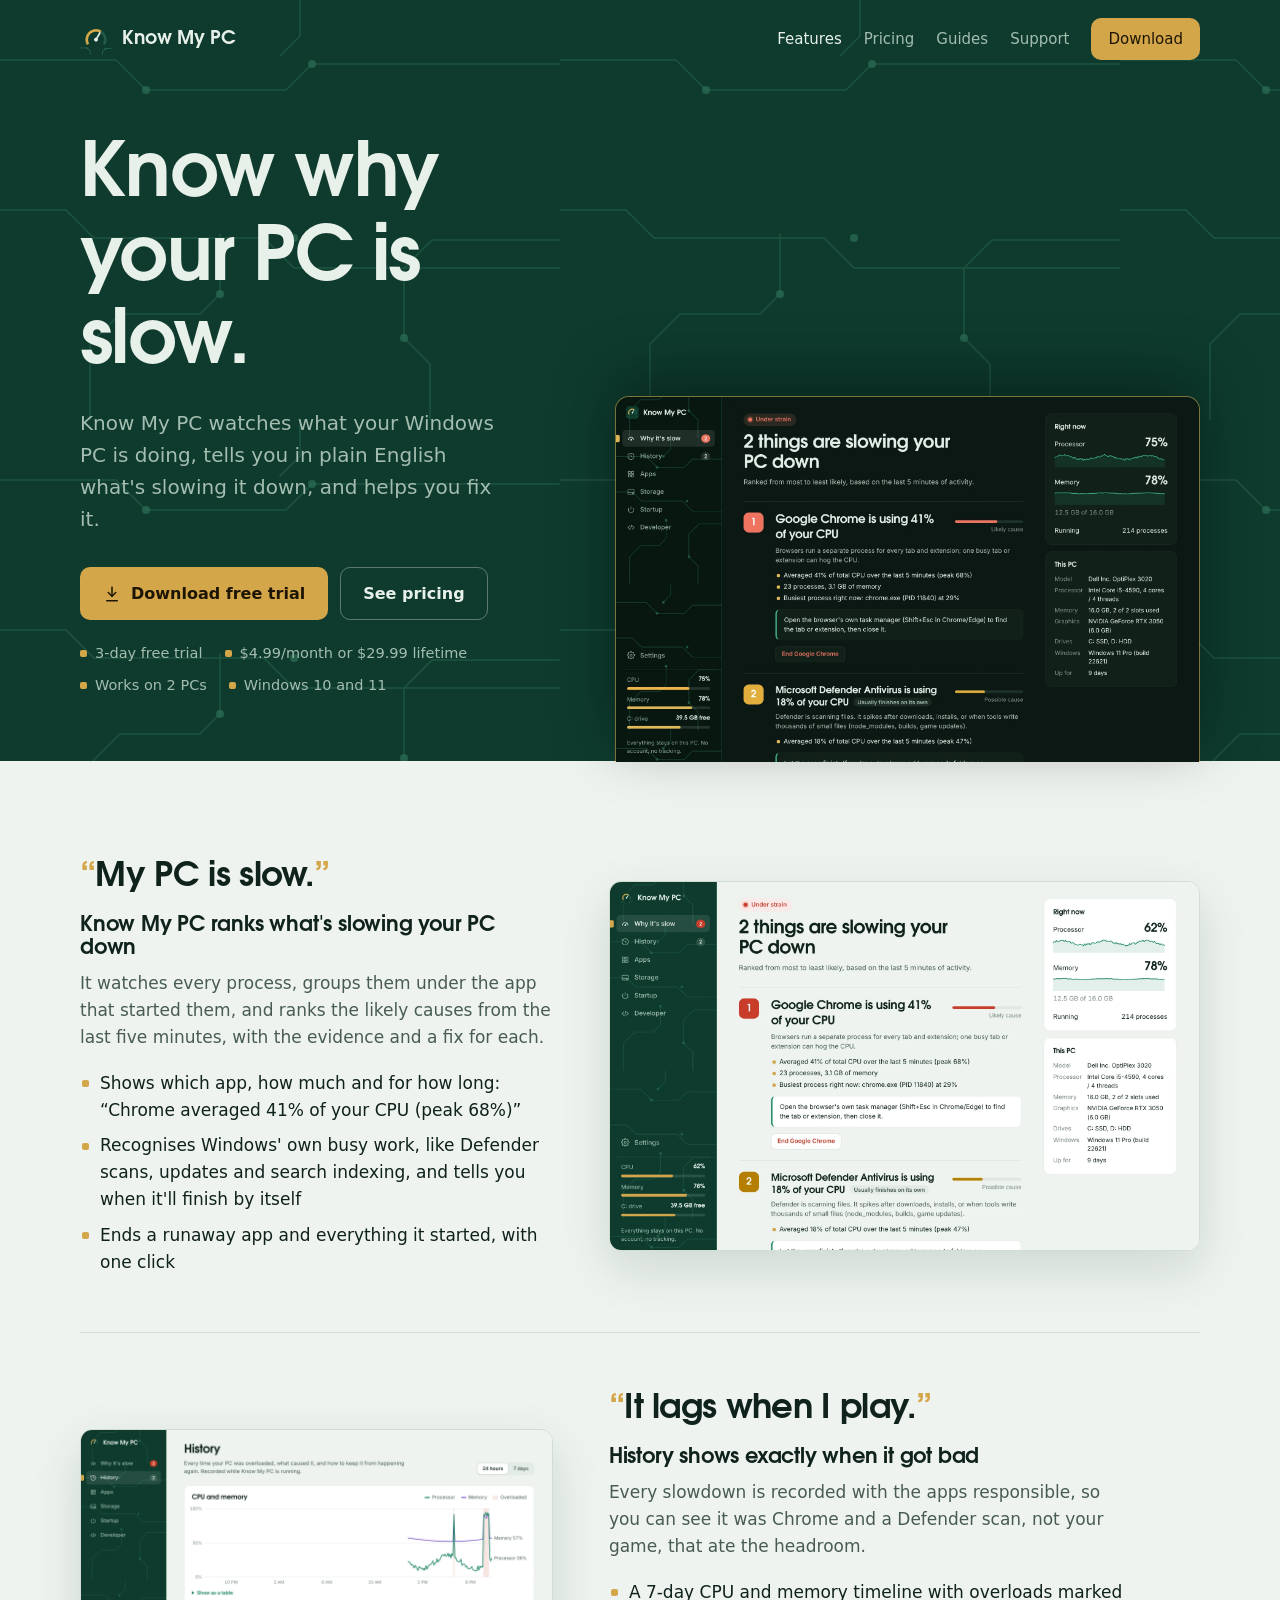
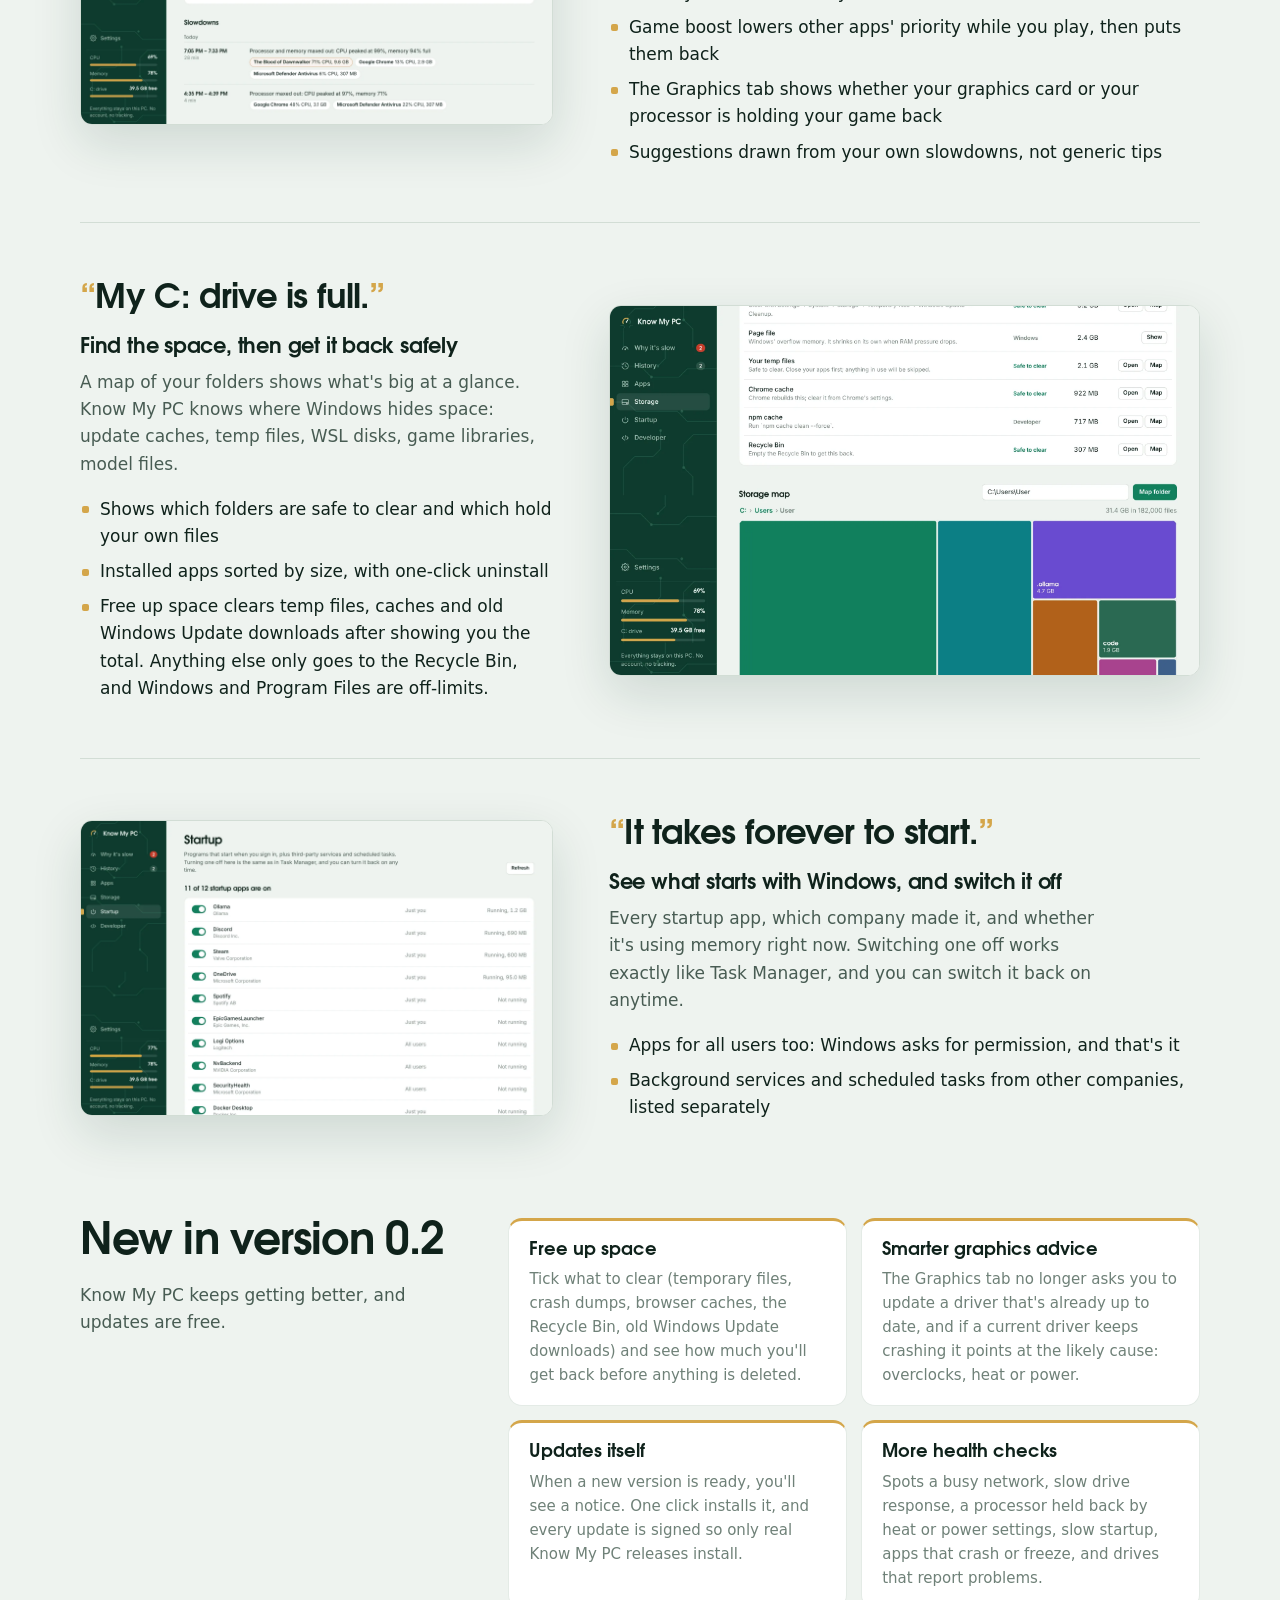
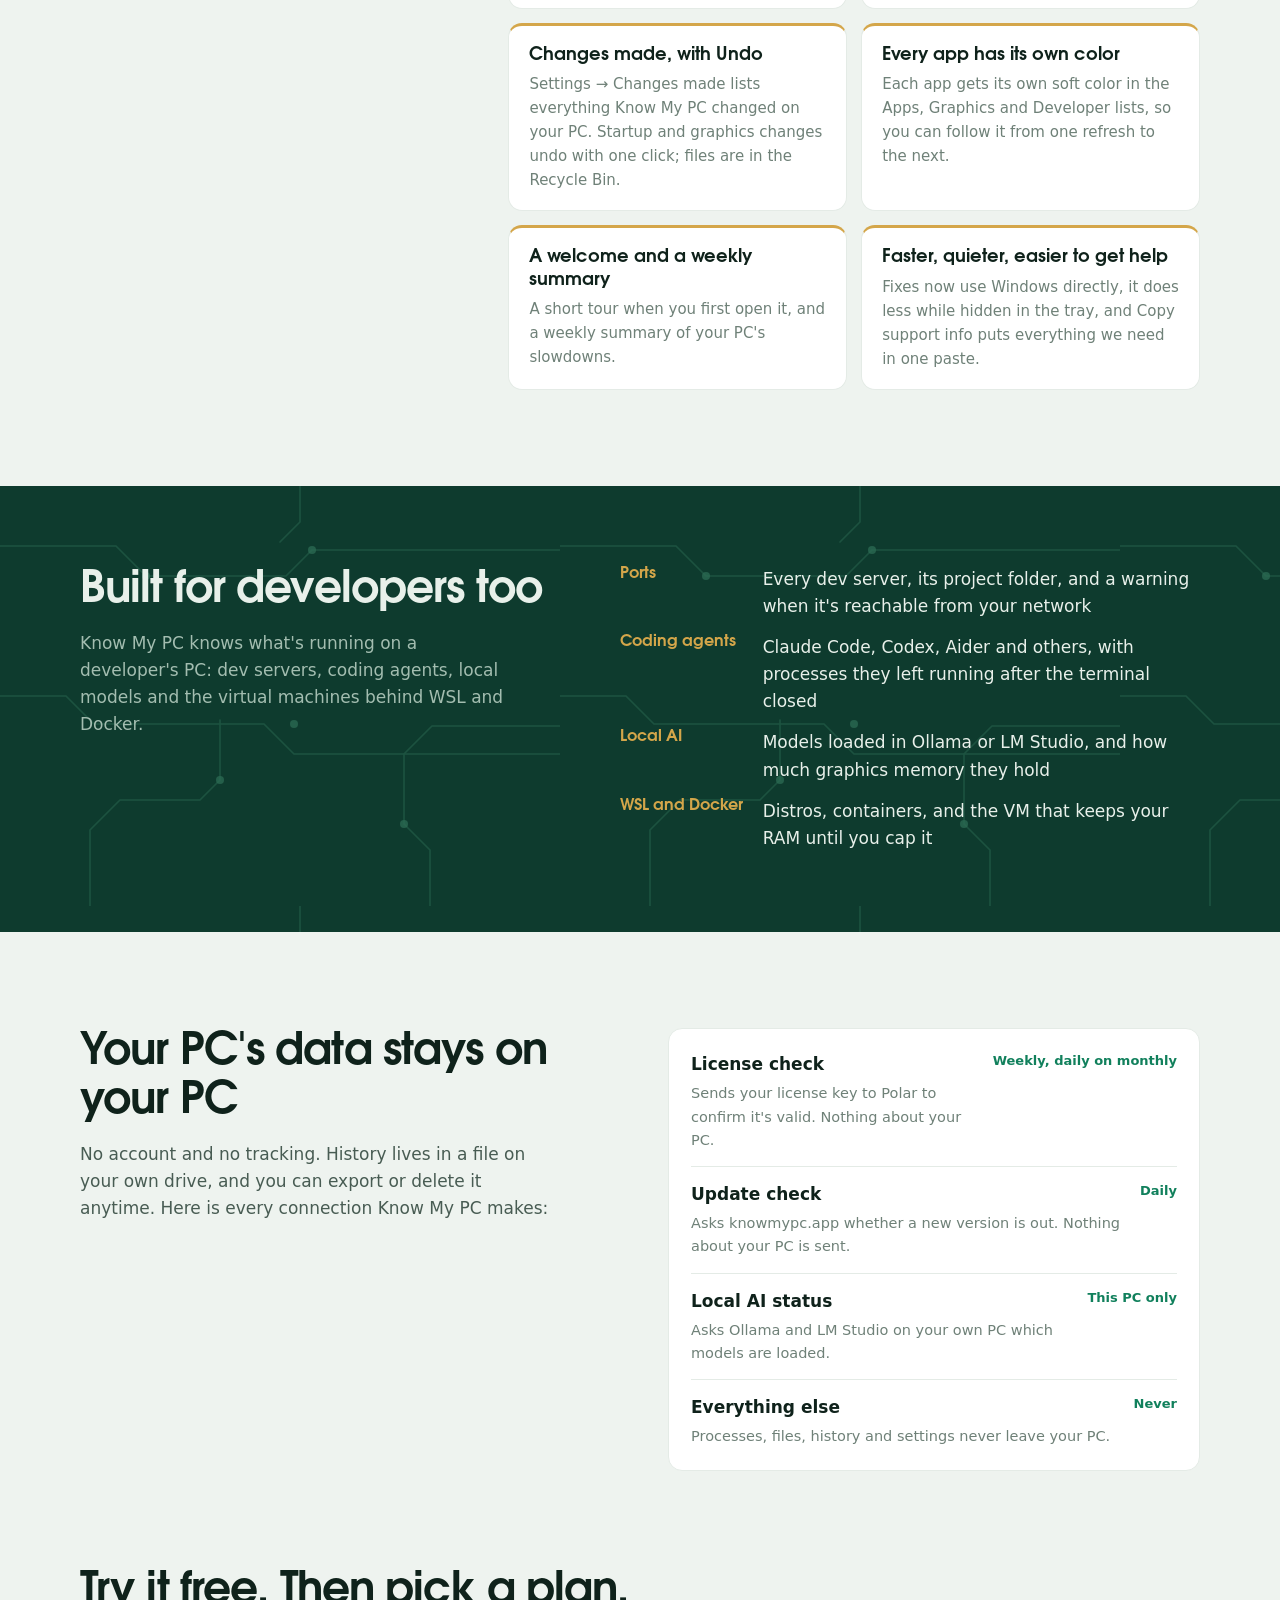
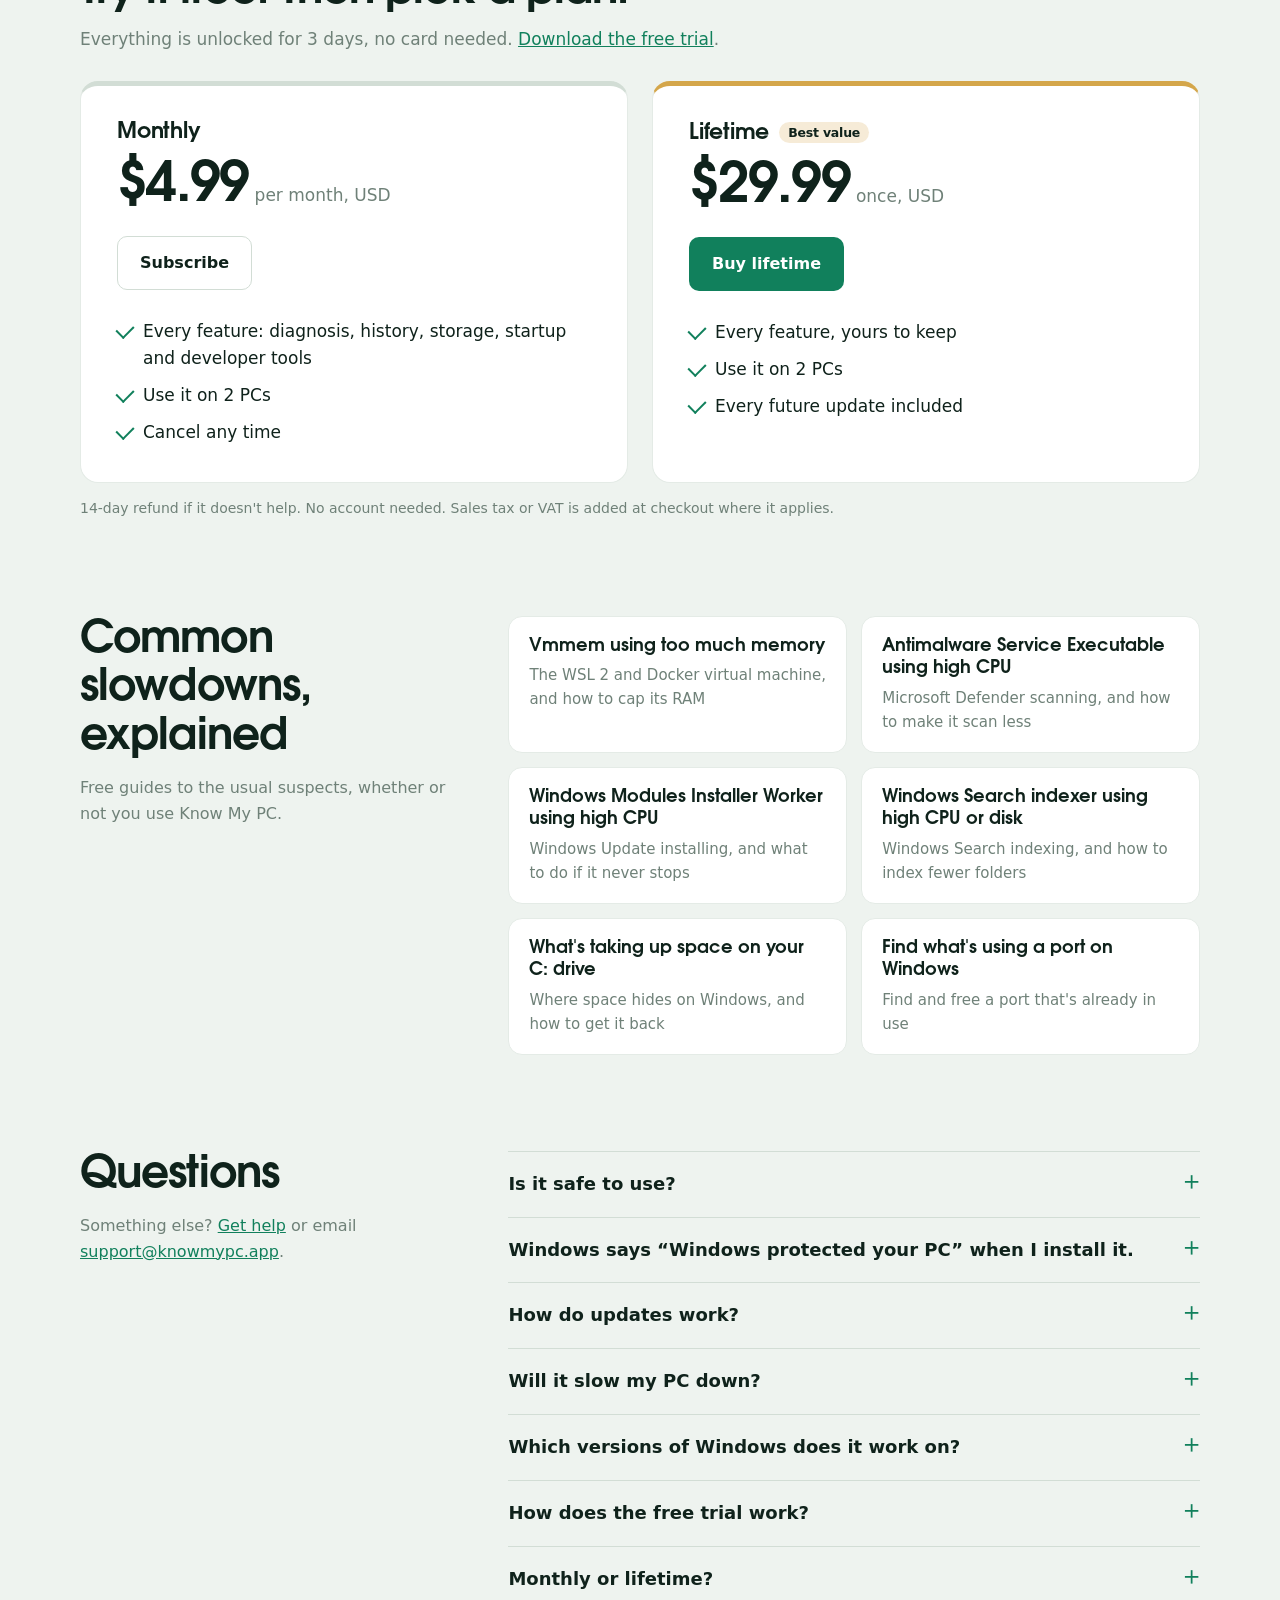
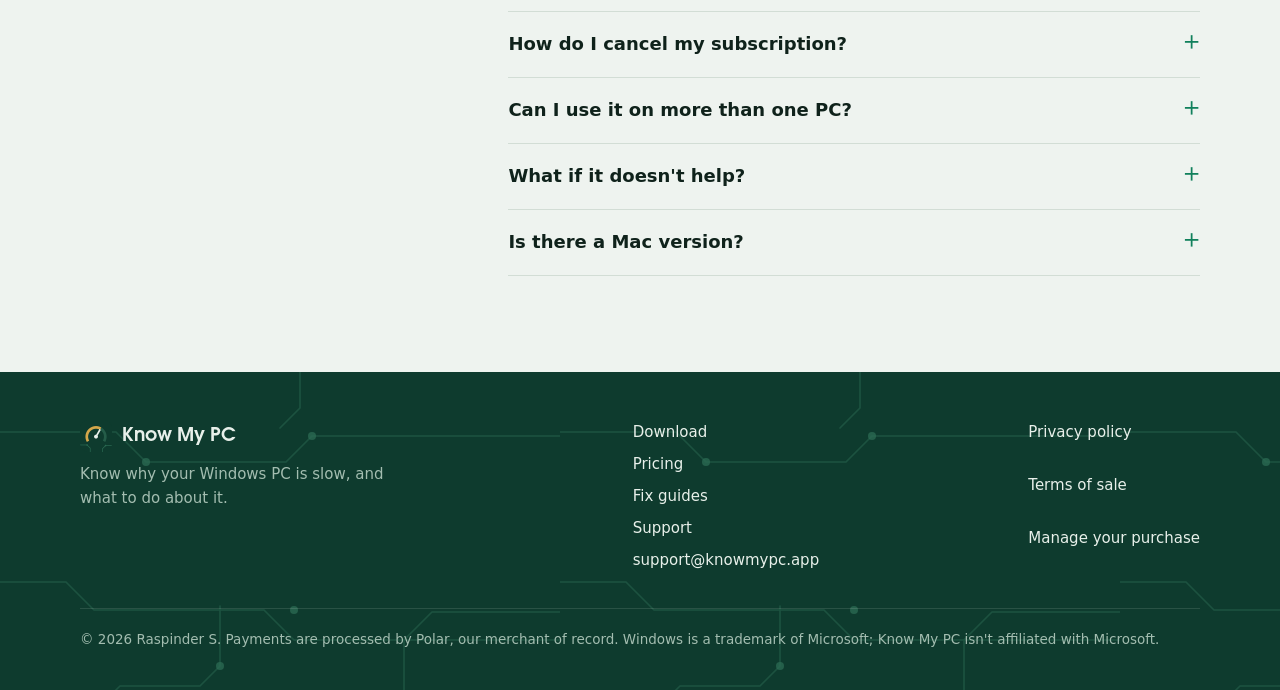
==== commit 792bd5f2: "Ship the signed 0.2.1 installer and the new update.json 0.2.1 adds Free up space and reads download/" ====
--- a/index.html
+++ b/index.html
@@ -24,7 +24,7 @@
 <link rel="apple-touch-icon" href="/img/apple-touch-icon.png">
 <link rel="preload" href="/fonts/adventor-bold.woff" as="font" type="font/woff" crossorigin>
 <link rel="stylesheet" href="/site.css">
-<script type="application/ld+json">{"@context": "https://schema.org", "@graph": [{"@type": "WebSite", "name": "Know My PC", "alternateName": ["knowmypc.app"], "url": "https://knowmypc.app/"}, {"@type": "SoftwareApplication", "name": "Know My PC", "operatingSystem": "Windows 10, Windows 11", "applicationCategory": "UtilitiesApplication", "description": "Finds out why your Windows PC is slow and how to fix it: ranked causes, slowdown history, storage, startup apps and developer tools.", "image": "https://knowmypc.app/img/overview.webp", "url": "https://knowmypc.app/", "downloadUrl": "https://knowmypc.app/download/KnowMyPC-Setup.exe", "offers": [{"@type": "Offer", "name": "Lifetime", "price": "29.99", "priceCurrency": "USD", "url": "https://buy.polar.sh/polar_cl_Z5MfJ5nniF9V287WZVeucoI9FtJk9AQQvbdxF32x2Yl"}, {"@type": "Offer", "name": "Monthly", "price": "4.99", "priceCurrency": "USD", "url": "", "priceSpecification": {"@type": "UnitPriceSpecification", "price": "4.99", "priceCurrency": "USD", "billingDuration": "P1M"}}]}, {"@type": "FAQPage", "mainEntity": [{"@type": "Question", "name": "Is it safe to use?", "acceptedAnswer": {"@type": "Answer", "text": "Know My PC never ends Windows' own processes, never deletes anything permanently (it only moves files to the Recycle Bin), and won't touch the Windows or Program Files folders. Startup changes use the same switch Task Manager uses, and Settings \u2192 Changes made lists everything it changed, with Undo."}}, {"@type": "Question", "name": "Windows says \u201cWindows protected your PC\u201d when I install it.", "acceptedAnswer": {"@type": "Answer", "text": "That's SmartScreen, which warns about apps it hasn't seen many downloads of yet. Click More info, then Run anyway. The installer is the same file that's linked from this page."}}, {"@type": "Question", "name": "How do updates work?", "acceptedAnswer": {"@type": "Answer", "text": "Know My PC checks for a new version once a day and shows a notice when one is ready. Nothing installs until you click Update now, and you can turn the checks off in Settings. Updates are included with both plans."}}, {"@type": "Question", "name": "Will it slow my PC down?", "acceptedAnswer": {"@type": "Answer", "text": "It checks every 3 seconds by default, and you can make that 5 or 10 seconds in Settings. Know My PC appears in its own Apps list, so you can always see what it's using."}}, {"@type": "Question", "name": "Which versions of Windows does it work on?", "acceptedAnswer": {"@type": "Answer", "text": "Windows 11 and Windows 10 (64-bit). It uses Microsoft Edge WebView2, which Windows 11 already has; the installer adds it on Windows 10 if needed."}}, {"@type": "Question", "name": "How does the free trial work?", "acceptedAnswer": {"@type": "Answer", "text": "Everything is unlocked for 3 days, no account or card needed. After that you can still see what's slowing your PC down; fixing it from the app needs a plan. When you buy, paste the license key from your receipt email into Settings \u2192 License."}}, {"@type": "Question", "name": "Monthly or lifetime?", "acceptedAnswer": {"@type": "Answer", "text": "Monthly is $4.99 a month and you can cancel any time; when it ends, fixes pause and the diagnosis keeps working. Lifetime is $29.99 once and yours to keep, with every update. Both work on 2 PCs. If you'd use it for more than six months, lifetime costs less."}}, {"@type": "Question", "name": "How do I cancel my subscription?", "acceptedAnswer": {"@type": "Answer", "text": "Open the <a href=\"https://polar.sh/raspinder-s/portal\">customer portal</a>, enter the email you subscribed with, and cancel. You keep everything until the end of the month you paid for."}}, {"@type": "Question", "name": "Can I use it on more than one PC?", "acceptedAnswer": {"@type": "Answer", "text": "Yes. Each license works on 2 PCs. To move it, open Settings \u2192 License \u2192 Move to another PC, then activate the key on the new one."}}, {"@type": "Question", "name": "What if it doesn't help?", "acceptedAnswer": {"@type": "Answer", "text": "Email us within 14 days of buying lifetime, or of your first monthly payment, and we'll refund you."}}, {"@type": "Question", "name": "Is there a Mac version?", "acceptedAnswer": {"@type": "Answer", "text": "No. Know My PC is built for Windows. On a Mac, iKnowMyMac does a similar job."}}]}]}</script>
+<script type="application/ld+json">{"@context": "https://schema.org", "@graph": [{"@type": "WebSite", "name": "Know My PC", "alternateName": ["knowmypc.app"], "url": "https://knowmypc.app/"}, {"@type": "SoftwareApplication", "name": "Know My PC", "operatingSystem": "Windows 10, Windows 11", "applicationCategory": "UtilitiesApplication", "description": "Finds out why your Windows PC is slow and how to fix it: ranked causes, slowdown history, storage, startup apps and developer tools.", "image": "https://knowmypc.app/img/overview.webp", "url": "https://knowmypc.app/", "downloadUrl": "https://knowmypc.app/download/KnowMyPC-Setup.exe", "offers": [{"@type": "Offer", "name": "Lifetime", "price": "29.99", "priceCurrency": "USD", "url": "https://buy.polar.sh/polar_cl_Z5MfJ5nniF9V287WZVeucoI9FtJk9AQQvbdxF32x2Yl"}, {"@type": "Offer", "name": "Monthly", "price": "4.99", "priceCurrency": "USD", "url": "https://buy.polar.sh/polar_cl_8TKEXFN8KTOFvpyXeHl1g46GeSqns3z01ZvWP1AOa8a", "priceSpecification": {"@type": "UnitPriceSpecification", "price": "4.99", "priceCurrency": "USD", "billingDuration": "P1M"}}]}, {"@type": "FAQPage", "mainEntity": [{"@type": "Question", "name": "Is it safe to use?", "acceptedAnswer": {"@type": "Answer", "text": "Know My PC never ends Windows' own processes, only deletes what you tick in Free up space (temporary files and caches that Windows and your apps rebuild, after showing you the total), moves anything else to the Recycle Bin, and won't touch the Windows or Program Files folders. Startup changes use the same switch Task Manager uses, and Settings \u2192 Changes made lists everything it changed, with Undo."}}, {"@type": "Question", "name": "Windows says \u201cWindows protected your PC\u201d when I install it.", "acceptedAnswer": {"@type": "Answer", "text": "That's SmartScreen, which warns about apps it hasn't seen many downloads of yet. Click More info, then Run anyway. The installer is the same file that's linked from this page."}}, {"@type": "Question", "name": "How do updates work?", "acceptedAnswer": {"@type": "Answer", "text": "Know My PC checks for a new version once a day and shows a notice when one is ready. Nothing installs until you click Update now, and you can turn the checks off in Settings. Updates are included with both plans."}}, {"@type": "Question", "name": "Will it slow my PC down?", "acceptedAnswer": {"@type": "Answer", "text": "It checks every 3 seconds by default, and you can make that 5 or 10 seconds in Settings. Know My PC appears in its own Apps list, so you can always see what it's using."}}, {"@type": "Question", "name": "Which versions of Windows does it work on?", "acceptedAnswer": {"@type": "Answer", "text": "Windows 11 and Windows 10 (64-bit). It uses Microsoft Edge WebView2, which Windows 11 already has; the installer adds it on Windows 10 if needed."}}, {"@type": "Question", "name": "How does the free trial work?", "acceptedAnswer": {"@type": "Answer", "text": "Everything is unlocked for 3 days, no account or card needed. After that you can still see what's slowing your PC down; fixing it from the app needs a plan. When you buy, paste the license key from your receipt email into Settings \u2192 License."}}, {"@type": "Question", "name": "Monthly or lifetime?", "acceptedAnswer": {"@type": "Answer", "text": "Monthly is $4.99 a month and you can cancel any time; when it ends, fixes pause and the diagnosis keeps working. Lifetime is $29.99 once and yours to keep, with every update. Both work on 2 PCs. If you'd use it for more than six months, lifetime costs less."}}, {"@type": "Question", "name": "How do I cancel my subscription?", "acceptedAnswer": {"@type": "Answer", "text": "Open the <a href=\"https://polar.sh/raspinder-s/portal\">customer portal</a>, enter the email you subscribed with, and cancel. You keep everything until the end of the month you paid for."}}, {"@type": "Question", "name": "Can I use it on more than one PC?", "acceptedAnswer": {"@type": "Answer", "text": "Yes. Each license works on 2 PCs. To move it, open Settings \u2192 License \u2192 Move to another PC, then activate the key on the new one."}}, {"@type": "Question", "name": "What if it doesn't help?", "acceptedAnswer": {"@type": "Answer", "text": "Email us within 14 days of buying lifetime, or of your first monthly payment, and we'll refund you."}}, {"@type": "Question", "name": "Is there a Mac version?", "acceptedAnswer": {"@type": "Answer", "text": "No. Know My PC is built for Windows. On a Mac, iKnowMyMac does a similar job."}}]}]}</script>
 </head>
 <body>
 <a class="skip" href="#main">Skip to content</a>
@@ -73,7 +73,7 @@
         <blockquote>My C: drive is full.</blockquote>
         <h3 id="p2">Find the space, then get it back safely</h3>
         <p style="margin-top:10px">A map of your folders shows what's big at a glance. Know My PC knows where Windows hides space: update caches, temp files, WSL disks, game libraries, model files.</p>
-        <ul><li>Shows which folders are safe to clear and which hold your own files</li><li>Installed apps sorted by size, with one-click uninstall</li><li>Only ever moves things to the Recycle Bin. Windows and Program Files are off-limits.</li></ul>
+        <ul><li>Shows which folders are safe to clear and which hold your own files</li><li>Installed apps sorted by size, with one-click uninstall</li><li>Free up space clears temp files, caches and old Windows Update downloads after showing you the total. Anything else only goes to the Recycle Bin, and Windows and Program Files are off-limits.</li></ul>
       </div>
       <div class="shot"><img src="/img/storage.webp" alt="Know My PC Storage screen: space that is safe to clear, such as temp files and the Chrome cache, above a clickable map of folders" width="1920" height="1200" loading="lazy" decoding="async"></div>
     </section>
@@ -90,7 +90,7 @@
 
   <section class="wrap whats-new" id="new" aria-labelledby="new-h">
     <div><h2 id="new-h">New in version 0.2</h2><p>Know My PC keeps getting better, and updates are free.</p></div>
-    <ul><li><b>Updates itself</b><span>When a new version is ready, you'll see a notice. One click installs it, and every update is signed so only real Know My PC releases install.</span></li><li><b>More health checks</b><span>Spots a busy network, slow drive response, a processor held back by heat or power settings, slow startup, apps that crash or freeze, and drives that report problems.</span></li><li><b>Changes made, with Undo</b><span>Settings → Changes made lists everything Know My PC changed on your PC. Startup and graphics changes undo with one click; files are in the Recycle Bin.</span></li><li><b>Every app has its own color</b><span>Each app gets its own soft color in the Apps, Graphics and Developer lists, so you can follow it from one refresh to the next.</span></li><li><b>A welcome and a weekly summary</b><span>A short tour when you first open it, and a weekly summary of your PC's slowdowns.</span></li><li><b>Faster, quieter, easier to get help</b><span>Fixes now use Windows directly, it does less while hidden in the tray, and Copy support info puts everything we need in one paste.</span></li></ul>
+    <ul><li><b>Free up space</b><span>Tick what to clear (temporary files, crash dumps, browser caches, the Recycle Bin, old Windows Update downloads) and see how much you'll get back before anything is deleted.</span></li><li><b>Smarter graphics advice</b><span>The Graphics tab no longer asks you to update a driver that's already up to date, and if a current driver keeps crashing it points at the likely cause: overclocks, heat or power.</span></li><li><b>Updates itself</b><span>When a new version is ready, you'll see a notice. One click installs it, and every update is signed so only real Know My PC releases install.</span></li><li><b>More health checks</b><span>Spots a busy network, slow drive response, a processor held back by heat or power settings, slow startup, apps that crash or freeze, and drives that report problems.</span></li><li><b>Changes made, with Undo</b><span>Settings → Changes made lists everything Know My PC changed on your PC. Startup and graphics changes undo with one click; files are in the Recycle Bin.</span></li><li><b>Every app has its own color</b><span>Each app gets its own soft color in the Apps, Graphics and Developer lists, so you can follow it from one refresh to the next.</span></li><li><b>A welcome and a weekly summary</b><span>A short tour when you first open it, and a weekly summary of your PC's slowdowns.</span></li><li><b>Faster, quieter, easier to get help</b><span>Fixes now use Windows directly, it does less while hidden in the tray, and Copy support info puts everything we need in one paste.</span></li></ul>
   </section>
 
   <section class="board devs" aria-labelledby="dev-h">
@@ -127,7 +127,7 @@
         <div>
           <h3>Monthly</h3>
           <p class="price">$4.99<small>per month, USD</small></p>
-          <div class="ctas"><a class="btn outline" href="">Subscribe</a></div>
+          <div class="ctas"><a class="btn outline" href="https://buy.polar.sh/polar_cl_8TKEXFN8KTOFvpyXeHl1g46GeSqns3z01ZvWP1AOa8a">Subscribe</a></div>
         </div>
         <ul>
           <li>Every feature: diagnosis, history, storage, startup and developer tools</li>
@@ -158,7 +158,7 @@
 
   <section class="wrap faq" aria-labelledby="faq-h">
     <div><h2 id="faq-h">Questions</h2><p class="fine" style="font-size:16px">Something else? <a href="/support.html">Get help</a> or email <a href="mailto:support@knowmypc.app">support@knowmypc.app</a>.</p></div>
-    <div><details><summary><h3>Is it safe to use?</h3></summary><p>Know My PC never ends Windows' own processes, never deletes anything permanently (it only moves files to the Recycle Bin), and won't touch the Windows or Program Files folders. Startup changes use the same switch Task Manager uses, and Settings → Changes made lists everything it changed, with Undo.</p></details><details><summary><h3>Windows says “Windows protected your PC” when I install it.</h3></summary><p>That's SmartScreen, which warns about apps it hasn't seen many downloads of yet. Click <b>More info</b>, then <b>Run anyway</b>. The installer is the same file that's linked from this page.</p></details><details><summary><h3>How do updates work?</h3></summary><p>Know My PC checks for a new version once a day and shows a notice when one is ready. Nothing installs until you click <b>Update now</b>, and you can turn the checks off in Settings. Updates are included with both plans.</p></details><details><summary><h3>Will it slow my PC down?</h3></summary><p>It checks every 3 seconds by default, and you can make that 5 or 10 seconds in Settings. Know My PC appears in its own Apps list, so you can always see what it's using.</p></details><details><summary><h3>Which versions of Windows does it work on?</h3></summary><p>Windows 11 and Windows 10 (64-bit). It uses Microsoft Edge WebView2, which Windows 11 already has; the installer adds it on Windows 10 if needed.</p></details><details><summary><h3>How does the free trial work?</h3></summary><p>Everything is unlocked for 3 days, no account or card needed. After that you can still see what's slowing your PC down; fixing it from the app needs a plan. When you buy, paste the license key from your receipt email into Settings → License.</p></details><details><summary><h3>Monthly or lifetime?</h3></summary><p>Monthly is $4.99 a month and you can cancel any time; when it ends, fixes pause and the diagnosis keeps working. Lifetime is $29.99 once and yours to keep, with every update. Both work on 2 PCs. If you'd use it for more than six months, lifetime costs less.</p></details><details><summary><h3>How do I cancel my subscription?</h3></summary><p>Open the <a href="https://polar.sh/raspinder-s/portal">customer portal</a>, enter the email you subscribed with, and cancel. You keep everything until the end of the month you paid for.</p></details><details><summary><h3>Can I use it on more than one PC?</h3></summary><p>Yes. Each license works on 2 PCs. To move it, open Settings → License → Move to another PC, then activate the key on the new one.</p></details><details><summary><h3>What if it doesn't help?</h3></summary><p>Email us within 14 days of buying lifetime, or of your first monthly payment, and we'll refund you.</p></details><details><summary><h3>Is there a Mac version?</h3></summary><p>No. Know My PC is built for Windows. On a Mac, iKnowMyMac does a similar job.</p></details></div>
+    <div><details><summary><h3>Is it safe to use?</h3></summary><p>Know My PC never ends Windows' own processes, only deletes what you tick in Free up space (temporary files and caches that Windows and your apps rebuild, after showing you the total), moves anything else to the Recycle Bin, and won't touch the Windows or Program Files folders. Startup changes use the same switch Task Manager uses, and Settings → Changes made lists everything it changed, with Undo.</p></details><details><summary><h3>Windows says “Windows protected your PC” when I install it.</h3></summary><p>That's SmartScreen, which warns about apps it hasn't seen many downloads of yet. Click <b>More info</b>, then <b>Run anyway</b>. The installer is the same file that's linked from this page.</p></details><details><summary><h3>How do updates work?</h3></summary><p>Know My PC checks for a new version once a day and shows a notice when one is ready. Nothing installs until you click <b>Update now</b>, and you can turn the checks off in Settings. Updates are included with both plans.</p></details><details><summary><h3>Will it slow my PC down?</h3></summary><p>It checks every 3 seconds by default, and you can make that 5 or 10 seconds in Settings. Know My PC appears in its own Apps list, so you can always see what it's using.</p></details><details><summary><h3>Which versions of Windows does it work on?</h3></summary><p>Windows 11 and Windows 10 (64-bit). It uses Microsoft Edge WebView2, which Windows 11 already has; the installer adds it on Windows 10 if needed.</p></details><details><summary><h3>How does the free trial work?</h3></summary><p>Everything is unlocked for 3 days, no account or card needed. After that you can still see what's slowing your PC down; fixing it from the app needs a plan. When you buy, paste the license key from your receipt email into Settings → License.</p></details><details><summary><h3>Monthly or lifetime?</h3></summary><p>Monthly is $4.99 a month and you can cancel any time; when it ends, fixes pause and the diagnosis keeps working. Lifetime is $29.99 once and yours to keep, with every update. Both work on 2 PCs. If you'd use it for more than six months, lifetime costs less.</p></details><details><summary><h3>How do I cancel my subscription?</h3></summary><p>Open the <a href="https://polar.sh/raspinder-s/portal">customer portal</a>, enter the email you subscribed with, and cancel. You keep everything until the end of the month you paid for.</p></details><details><summary><h3>Can I use it on more than one PC?</h3></summary><p>Yes. Each license works on 2 PCs. To move it, open Settings → License → Move to another PC, then activate the key on the new one.</p></details><details><summary><h3>What if it doesn't help?</h3></summary><p>Email us within 14 days of buying lifetime, or of your first monthly payment, and we'll refund you.</p></details><details><summary><h3>Is there a Mac version?</h3></summary><p>No. Know My PC is built for Windows. On a Mac, iKnowMyMac does a similar job.</p></details></div>
   </section>
 </main>
 
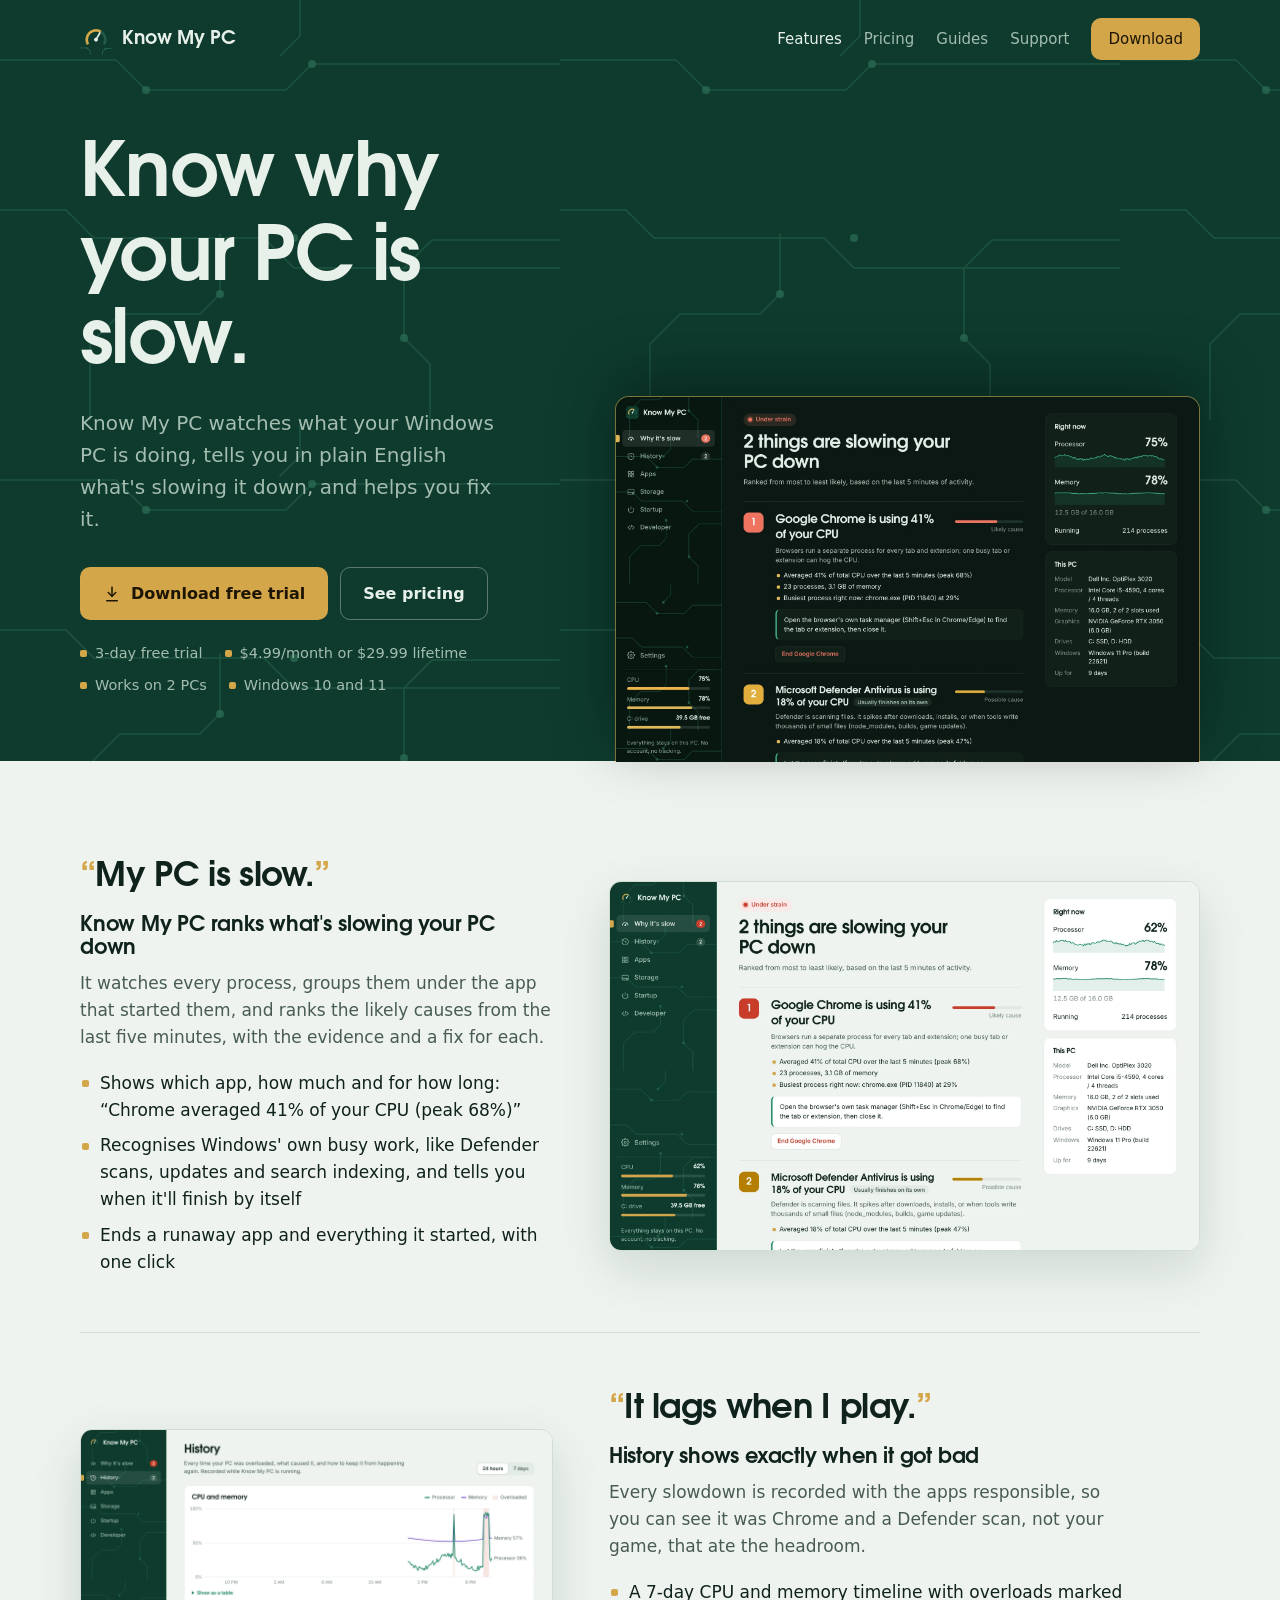
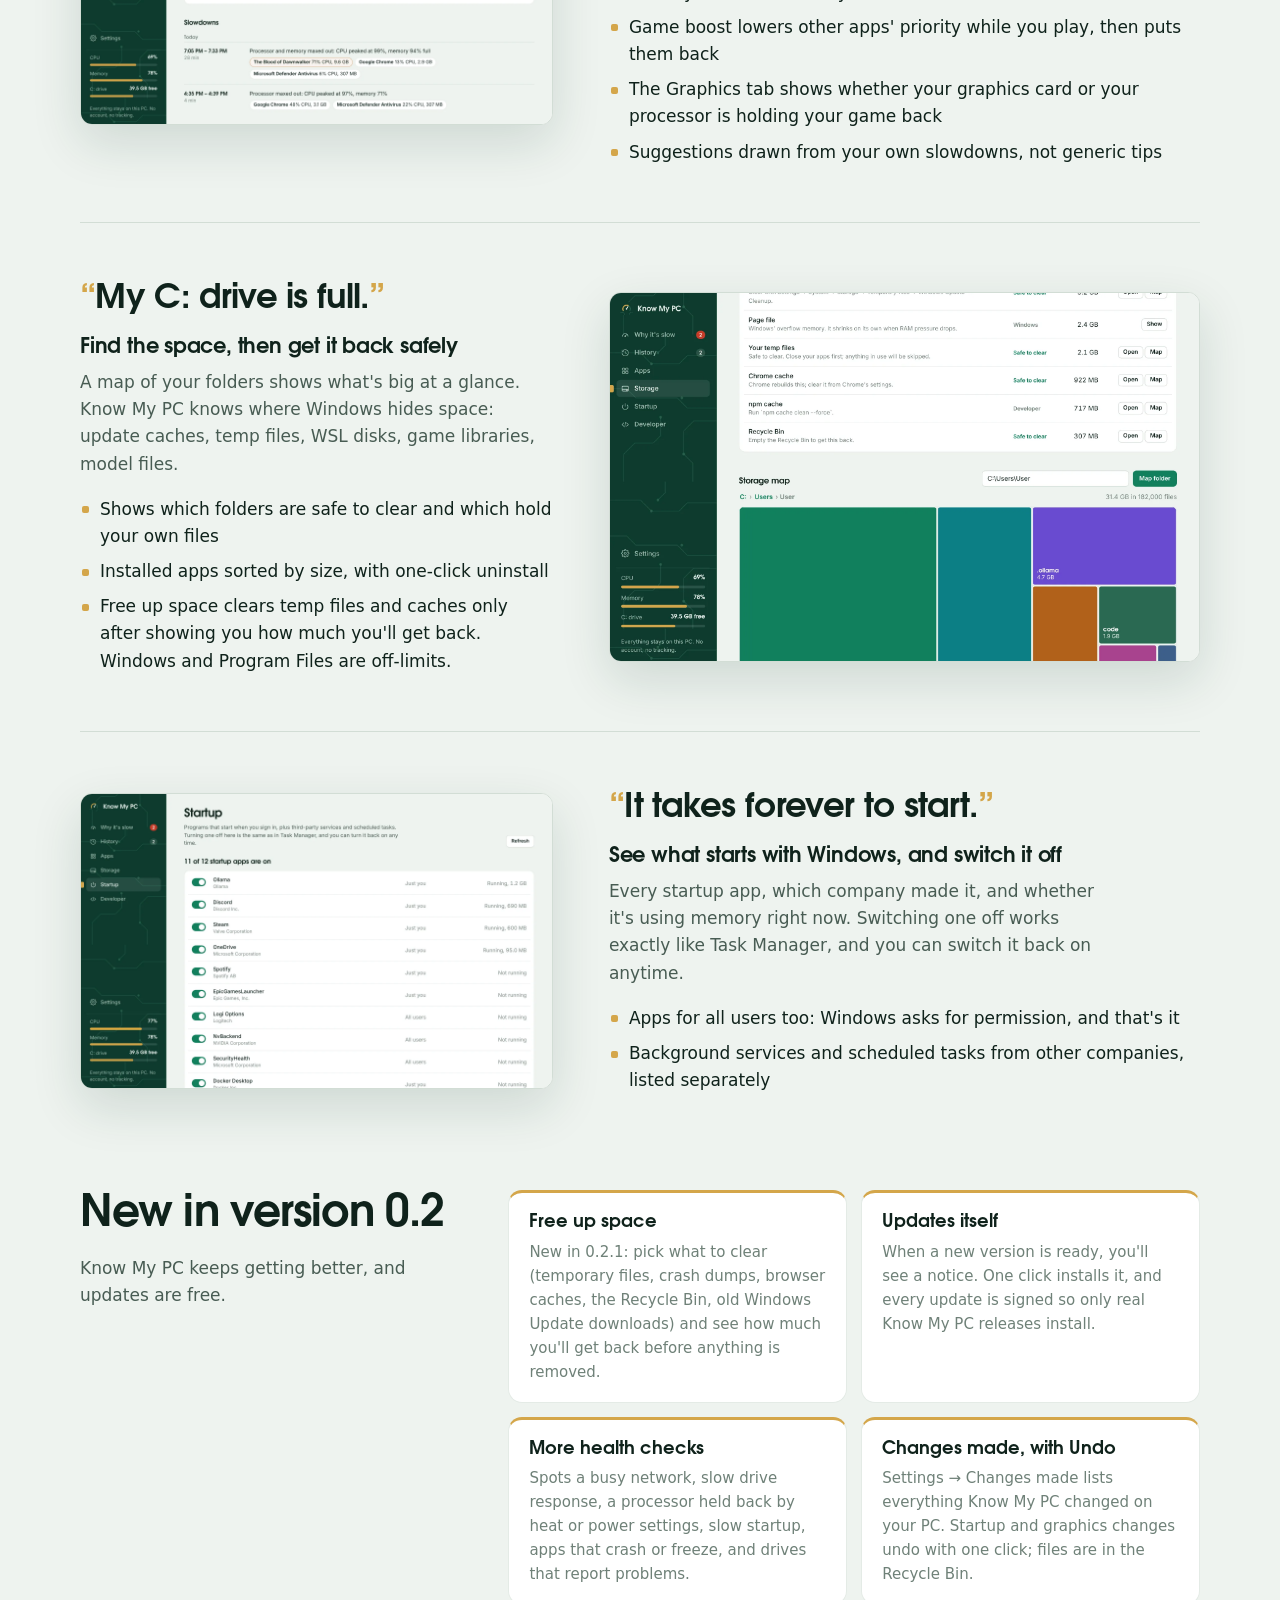
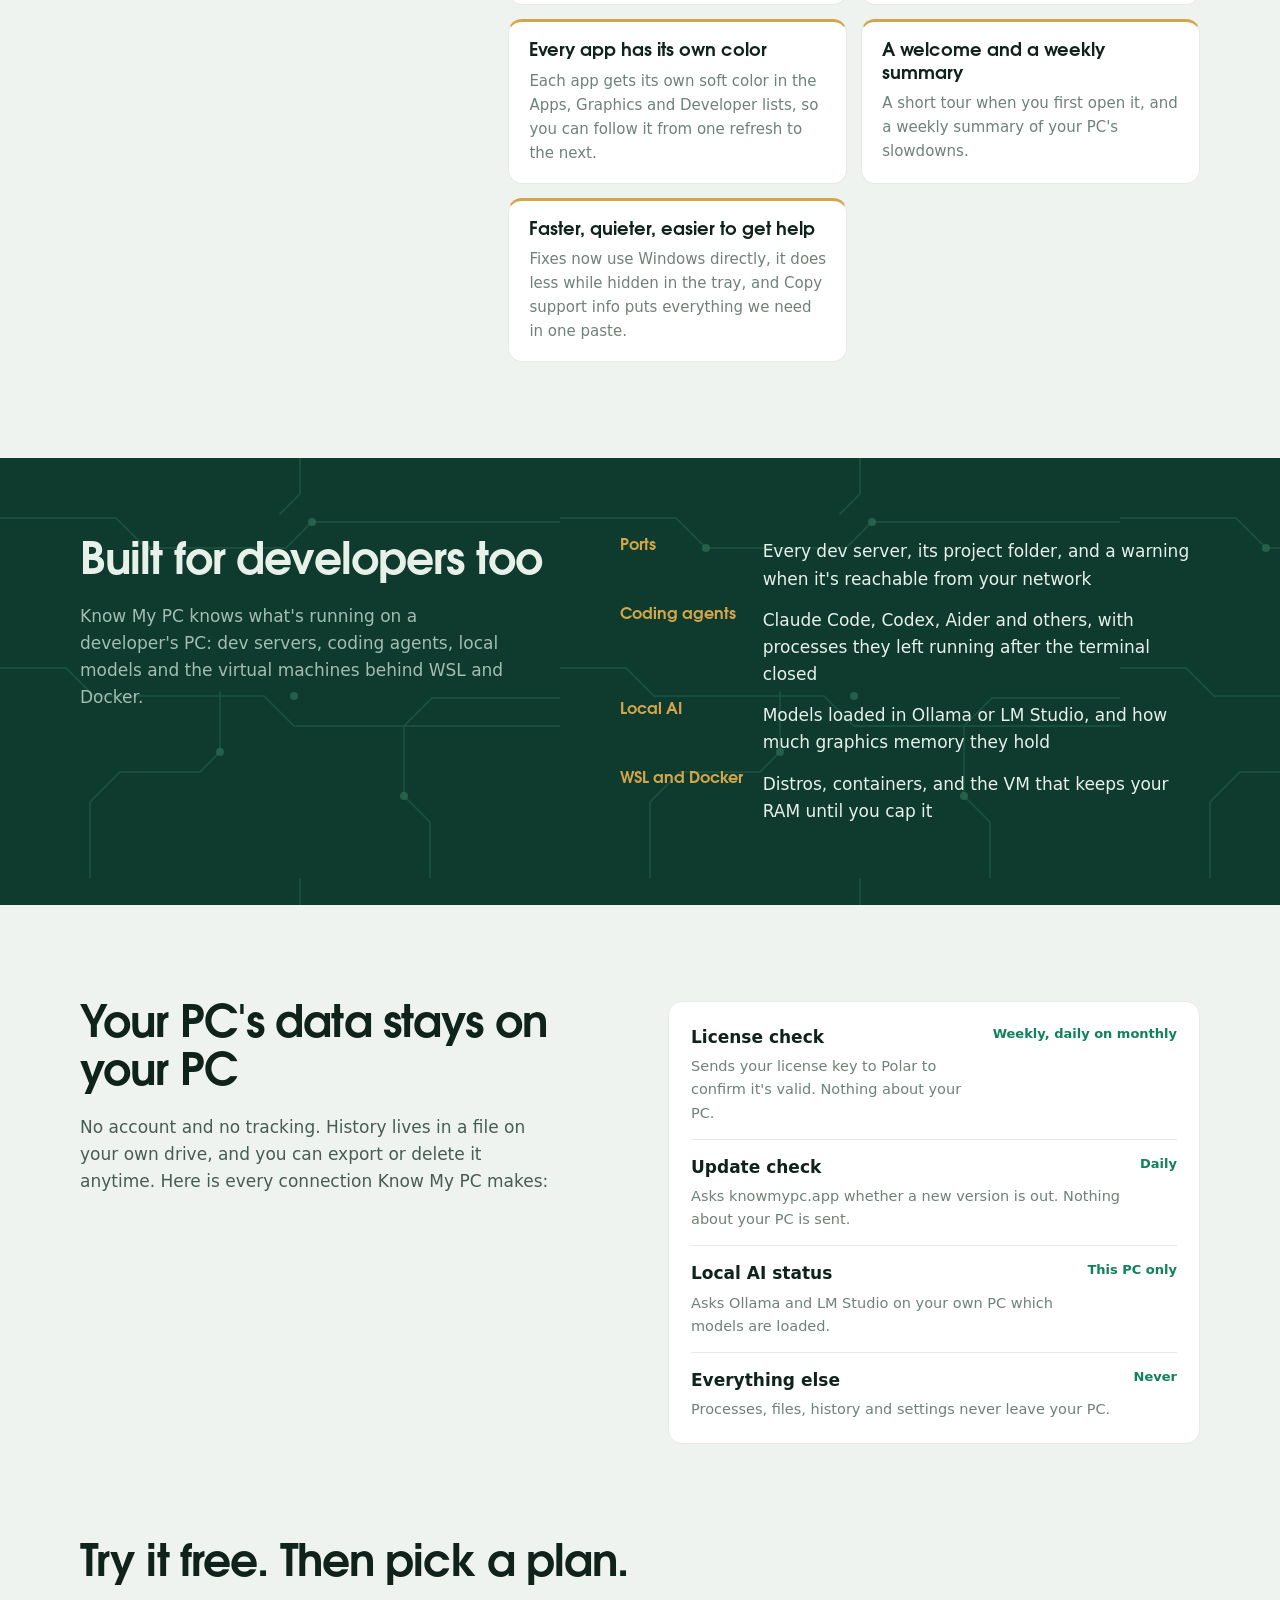
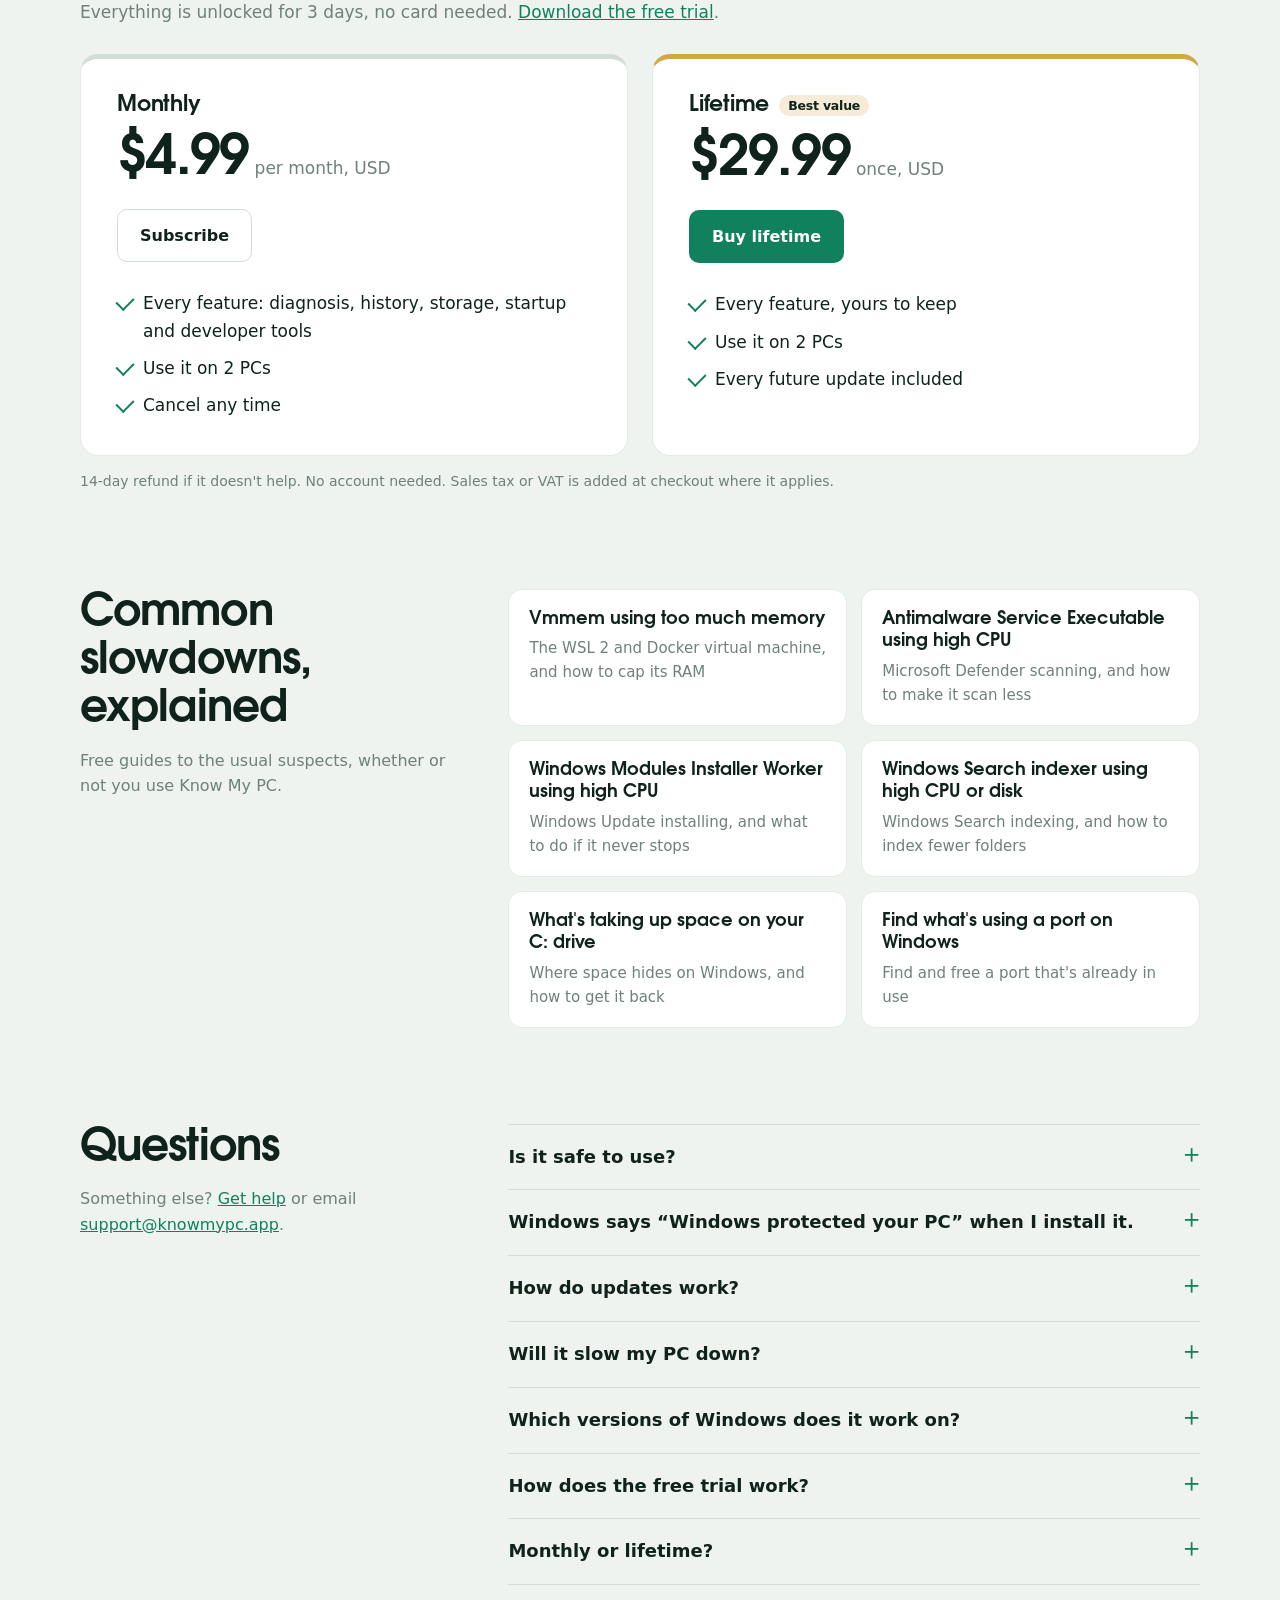
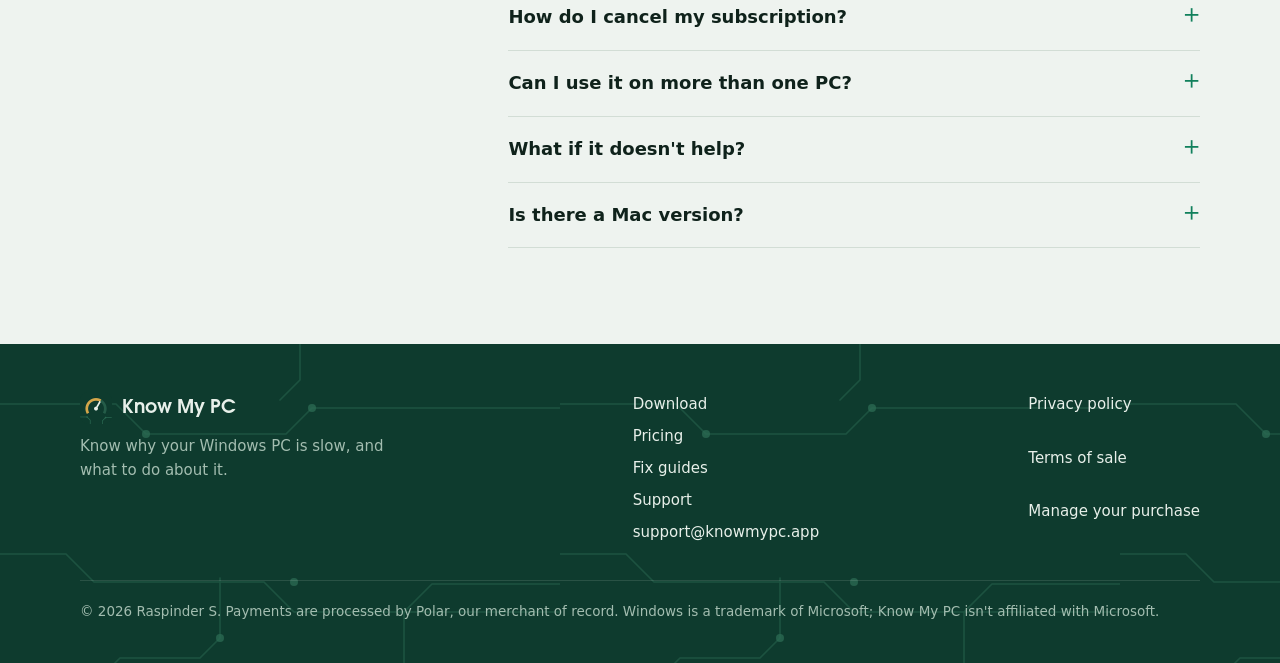
==== commit 95f284f8: "Ship the signed 0.2.1 installer and update.json 0.2.1 adds Free up space in Storage. Installed 0.2.1" ====
--- a/index.html
+++ b/index.html
@@ -24,7 +24,7 @@
 <link rel="apple-touch-icon" href="/img/apple-touch-icon.png">
 <link rel="preload" href="/fonts/adventor-bold.woff" as="font" type="font/woff" crossorigin>
 <link rel="stylesheet" href="/site.css">
-<script type="application/ld+json">{"@context": "https://schema.org", "@graph": [{"@type": "WebSite", "name": "Know My PC", "alternateName": ["knowmypc.app"], "url": "https://knowmypc.app/"}, {"@type": "SoftwareApplication", "name": "Know My PC", "operatingSystem": "Windows 10, Windows 11", "applicationCategory": "UtilitiesApplication", "description": "Finds out why your Windows PC is slow and how to fix it: ranked causes, slowdown history, storage, startup apps and developer tools.", "image": "https://knowmypc.app/img/overview.webp", "url": "https://knowmypc.app/", "downloadUrl": "https://knowmypc.app/download/KnowMyPC-Setup.exe", "offers": [{"@type": "Offer", "name": "Lifetime", "price": "29.99", "priceCurrency": "USD", "url": "https://buy.polar.sh/polar_cl_Z5MfJ5nniF9V287WZVeucoI9FtJk9AQQvbdxF32x2Yl"}, {"@type": "Offer", "name": "Monthly", "price": "4.99", "priceCurrency": "USD", "url": "https://buy.polar.sh/polar_cl_8TKEXFN8KTOFvpyXeHl1g46GeSqns3z01ZvWP1AOa8a", "priceSpecification": {"@type": "UnitPriceSpecification", "price": "4.99", "priceCurrency": "USD", "billingDuration": "P1M"}}]}, {"@type": "FAQPage", "mainEntity": [{"@type": "Question", "name": "Is it safe to use?", "acceptedAnswer": {"@type": "Answer", "text": "Know My PC never ends Windows' own processes, only deletes what you tick in Free up space (temporary files and caches that Windows and your apps rebuild, after showing you the total), moves anything else to the Recycle Bin, and won't touch the Windows or Program Files folders. Startup changes use the same switch Task Manager uses, and Settings \u2192 Changes made lists everything it changed, with Undo."}}, {"@type": "Question", "name": "Windows says \u201cWindows protected your PC\u201d when I install it.", "acceptedAnswer": {"@type": "Answer", "text": "That's SmartScreen, which warns about apps it hasn't seen many downloads of yet. Click More info, then Run anyway. The installer is the same file that's linked from this page."}}, {"@type": "Question", "name": "How do updates work?", "acceptedAnswer": {"@type": "Answer", "text": "Know My PC checks for a new version once a day and shows a notice when one is ready. Nothing installs until you click Update now, and you can turn the checks off in Settings. Updates are included with both plans."}}, {"@type": "Question", "name": "Will it slow my PC down?", "acceptedAnswer": {"@type": "Answer", "text": "It checks every 3 seconds by default, and you can make that 5 or 10 seconds in Settings. Know My PC appears in its own Apps list, so you can always see what it's using."}}, {"@type": "Question", "name": "Which versions of Windows does it work on?", "acceptedAnswer": {"@type": "Answer", "text": "Windows 11 and Windows 10 (64-bit). It uses Microsoft Edge WebView2, which Windows 11 already has; the installer adds it on Windows 10 if needed."}}, {"@type": "Question", "name": "How does the free trial work?", "acceptedAnswer": {"@type": "Answer", "text": "Everything is unlocked for 3 days, no account or card needed. After that you can still see what's slowing your PC down; fixing it from the app needs a plan. When you buy, paste the license key from your receipt email into Settings \u2192 License."}}, {"@type": "Question", "name": "Monthly or lifetime?", "acceptedAnswer": {"@type": "Answer", "text": "Monthly is $4.99 a month and you can cancel any time; when it ends, fixes pause and the diagnosis keeps working. Lifetime is $29.99 once and yours to keep, with every update. Both work on 2 PCs. If you'd use it for more than six months, lifetime costs less."}}, {"@type": "Question", "name": "How do I cancel my subscription?", "acceptedAnswer": {"@type": "Answer", "text": "Open the <a href=\"https://polar.sh/raspinder-s/portal\">customer portal</a>, enter the email you subscribed with, and cancel. You keep everything until the end of the month you paid for."}}, {"@type": "Question", "name": "Can I use it on more than one PC?", "acceptedAnswer": {"@type": "Answer", "text": "Yes. Each license works on 2 PCs. To move it, open Settings \u2192 License \u2192 Move to another PC, then activate the key on the new one."}}, {"@type": "Question", "name": "What if it doesn't help?", "acceptedAnswer": {"@type": "Answer", "text": "Email us within 14 days of buying lifetime, or of your first monthly payment, and we'll refund you."}}, {"@type": "Question", "name": "Is there a Mac version?", "acceptedAnswer": {"@type": "Answer", "text": "No. Know My PC is built for Windows. On a Mac, iKnowMyMac does a similar job."}}]}]}</script>
+<script type="application/ld+json">{"@context": "https://schema.org", "@graph": [{"@type": "WebSite", "name": "Know My PC", "alternateName": ["knowmypc.app"], "url": "https://knowmypc.app/"}, {"@type": "SoftwareApplication", "name": "Know My PC", "operatingSystem": "Windows 10, Windows 11", "applicationCategory": "UtilitiesApplication", "description": "Finds out why your Windows PC is slow and how to fix it: ranked causes, slowdown history, storage, startup apps and developer tools.", "image": "https://knowmypc.app/img/overview.webp", "url": "https://knowmypc.app/", "downloadUrl": "https://knowmypc.app/download/KnowMyPC-Setup.exe", "offers": [{"@type": "Offer", "name": "Lifetime", "price": "29.99", "priceCurrency": "USD", "url": "https://buy.polar.sh/polar_cl_Z5MfJ5nniF9V287WZVeucoI9FtJk9AQQvbdxF32x2Yl"}, {"@type": "Offer", "name": "Monthly", "price": "4.99", "priceCurrency": "USD", "url": "https://buy.polar.sh/polar_cl_8TKEXFN8KTOFvpyXeHl1g46GeSqns3z01ZvWP1AOa8a", "priceSpecification": {"@type": "UnitPriceSpecification", "price": "4.99", "priceCurrency": "USD", "billingDuration": "P1M"}}]}, {"@type": "FAQPage", "mainEntity": [{"@type": "Question", "name": "Is it safe to use?", "acceptedAnswer": {"@type": "Answer", "text": "Know My PC never ends Windows' own processes, only removes files you choose (files from your own folders go to the Recycle Bin; Free up space clears temp files and caches only after you confirm), and won't touch the Windows or Program Files folders. Startup changes use the same switch Task Manager uses, and Settings \u2192 Changes made lists everything it changed, with Undo."}}, {"@type": "Question", "name": "Windows says \u201cWindows protected your PC\u201d when I install it.", "acceptedAnswer": {"@type": "Answer", "text": "That's SmartScreen, which warns about apps it hasn't seen many downloads of yet. Click More info, then Run anyway. The installer is the same file that's linked from this page."}}, {"@type": "Question", "name": "How do updates work?", "acceptedAnswer": {"@type": "Answer", "text": "Know My PC checks for a new version once a day and shows a notice when one is ready. Nothing installs until you click Update now, and you can turn the checks off in Settings. Updates are included with both plans."}}, {"@type": "Question", "name": "Will it slow my PC down?", "acceptedAnswer": {"@type": "Answer", "text": "It checks every 3 seconds by default, and you can make that 5 or 10 seconds in Settings. Know My PC appears in its own Apps list, so you can always see what it's using."}}, {"@type": "Question", "name": "Which versions of Windows does it work on?", "acceptedAnswer": {"@type": "Answer", "text": "Windows 11 and Windows 10 (64-bit). It uses Microsoft Edge WebView2, which Windows 11 already has; the installer adds it on Windows 10 if needed."}}, {"@type": "Question", "name": "How does the free trial work?", "acceptedAnswer": {"@type": "Answer", "text": "Everything is unlocked for 3 days, no account or card needed. After that, the \"Why it's slow\" screen stays free; History, alerts, Apps, Storage, Startup, Graphics and every fix need a plan. When you buy, paste the license key from your receipt email into Settings \u2192 License."}}, {"@type": "Question", "name": "Monthly or lifetime?", "acceptedAnswer": {"@type": "Answer", "text": "Monthly is $4.99 a month and you can cancel any time; when it ends, everything except \"Why it's slow\" pauses. Lifetime is $29.99 once and yours to keep, with every update. Both work on 2 PCs. If you'd use it for more than six months, lifetime costs less."}}, {"@type": "Question", "name": "How do I cancel my subscription?", "acceptedAnswer": {"@type": "Answer", "text": "Open the <a href=\"https://polar.sh/raspinder-s/portal\">customer portal</a>, enter the email you subscribed with, and cancel. You keep everything until the end of the month you paid for."}}, {"@type": "Question", "name": "Can I use it on more than one PC?", "acceptedAnswer": {"@type": "Answer", "text": "Yes. Each license works on 2 PCs. To move it, open Settings \u2192 License \u2192 Move to another PC, then activate the key on the new one."}}, {"@type": "Question", "name": "What if it doesn't help?", "acceptedAnswer": {"@type": "Answer", "text": "Email us within 14 days of buying lifetime, or of your first monthly payment, and we'll refund you."}}, {"@type": "Question", "name": "Is there a Mac version?", "acceptedAnswer": {"@type": "Answer", "text": "No. Know My PC is built for Windows. On a Mac, iKnowMyMac does a similar job."}}]}]}</script>
 </head>
 <body>
 <a class="skip" href="#main">Skip to content</a>
@@ -73,7 +73,7 @@
         <blockquote>My C: drive is full.</blockquote>
         <h3 id="p2">Find the space, then get it back safely</h3>
         <p style="margin-top:10px">A map of your folders shows what's big at a glance. Know My PC knows where Windows hides space: update caches, temp files, WSL disks, game libraries, model files.</p>
-        <ul><li>Shows which folders are safe to clear and which hold your own files</li><li>Installed apps sorted by size, with one-click uninstall</li><li>Free up space clears temp files, caches and old Windows Update downloads after showing you the total. Anything else only goes to the Recycle Bin, and Windows and Program Files are off-limits.</li></ul>
+        <ul><li>Shows which folders are safe to clear and which hold your own files</li><li>Installed apps sorted by size, with one-click uninstall</li><li>Free up space clears temp files and caches only after showing you how much you'll get back. Windows and Program Files are off-limits.</li></ul>
       </div>
       <div class="shot"><img src="/img/storage.webp" alt="Know My PC Storage screen: space that is safe to clear, such as temp files and the Chrome cache, above a clickable map of folders" width="1920" height="1200" loading="lazy" decoding="async"></div>
     </section>
@@ -90,7 +90,7 @@
 
   <section class="wrap whats-new" id="new" aria-labelledby="new-h">
     <div><h2 id="new-h">New in version 0.2</h2><p>Know My PC keeps getting better, and updates are free.</p></div>
-    <ul><li><b>Free up space</b><span>Tick what to clear (temporary files, crash dumps, browser caches, the Recycle Bin, old Windows Update downloads) and see how much you'll get back before anything is deleted.</span></li><li><b>Smarter graphics advice</b><span>The Graphics tab no longer asks you to update a driver that's already up to date, and if a current driver keeps crashing it points at the likely cause: overclocks, heat or power.</span></li><li><b>Updates itself</b><span>When a new version is ready, you'll see a notice. One click installs it, and every update is signed so only real Know My PC releases install.</span></li><li><b>More health checks</b><span>Spots a busy network, slow drive response, a processor held back by heat or power settings, slow startup, apps that crash or freeze, and drives that report problems.</span></li><li><b>Changes made, with Undo</b><span>Settings → Changes made lists everything Know My PC changed on your PC. Startup and graphics changes undo with one click; files are in the Recycle Bin.</span></li><li><b>Every app has its own color</b><span>Each app gets its own soft color in the Apps, Graphics and Developer lists, so you can follow it from one refresh to the next.</span></li><li><b>A welcome and a weekly summary</b><span>A short tour when you first open it, and a weekly summary of your PC's slowdowns.</span></li><li><b>Faster, quieter, easier to get help</b><span>Fixes now use Windows directly, it does less while hidden in the tray, and Copy support info puts everything we need in one paste.</span></li></ul>
+    <ul><li><b>Free up space</b><span>New in 0.2.1: pick what to clear (temporary files, crash dumps, browser caches, the Recycle Bin, old Windows Update downloads) and see how much you'll get back before anything is removed.</span></li><li><b>Updates itself</b><span>When a new version is ready, you'll see a notice. One click installs it, and every update is signed so only real Know My PC releases install.</span></li><li><b>More health checks</b><span>Spots a busy network, slow drive response, a processor held back by heat or power settings, slow startup, apps that crash or freeze, and drives that report problems.</span></li><li><b>Changes made, with Undo</b><span>Settings → Changes made lists everything Know My PC changed on your PC. Startup and graphics changes undo with one click; files are in the Recycle Bin.</span></li><li><b>Every app has its own color</b><span>Each app gets its own soft color in the Apps, Graphics and Developer lists, so you can follow it from one refresh to the next.</span></li><li><b>A welcome and a weekly summary</b><span>A short tour when you first open it, and a weekly summary of your PC's slowdowns.</span></li><li><b>Faster, quieter, easier to get help</b><span>Fixes now use Windows directly, it does less while hidden in the tray, and Copy support info puts everything we need in one paste.</span></li></ul>
   </section>
 
   <section class="board devs" aria-labelledby="dev-h">
@@ -158,7 +158,7 @@
 
   <section class="wrap faq" aria-labelledby="faq-h">
     <div><h2 id="faq-h">Questions</h2><p class="fine" style="font-size:16px">Something else? <a href="/support.html">Get help</a> or email <a href="mailto:support@knowmypc.app">support@knowmypc.app</a>.</p></div>
-    <div><details><summary><h3>Is it safe to use?</h3></summary><p>Know My PC never ends Windows' own processes, only deletes what you tick in Free up space (temporary files and caches that Windows and your apps rebuild, after showing you the total), moves anything else to the Recycle Bin, and won't touch the Windows or Program Files folders. Startup changes use the same switch Task Manager uses, and Settings → Changes made lists everything it changed, with Undo.</p></details><details><summary><h3>Windows says “Windows protected your PC” when I install it.</h3></summary><p>That's SmartScreen, which warns about apps it hasn't seen many downloads of yet. Click <b>More info</b>, then <b>Run anyway</b>. The installer is the same file that's linked from this page.</p></details><details><summary><h3>How do updates work?</h3></summary><p>Know My PC checks for a new version once a day and shows a notice when one is ready. Nothing installs until you click <b>Update now</b>, and you can turn the checks off in Settings. Updates are included with both plans.</p></details><details><summary><h3>Will it slow my PC down?</h3></summary><p>It checks every 3 seconds by default, and you can make that 5 or 10 seconds in Settings. Know My PC appears in its own Apps list, so you can always see what it's using.</p></details><details><summary><h3>Which versions of Windows does it work on?</h3></summary><p>Windows 11 and Windows 10 (64-bit). It uses Microsoft Edge WebView2, which Windows 11 already has; the installer adds it on Windows 10 if needed.</p></details><details><summary><h3>How does the free trial work?</h3></summary><p>Everything is unlocked for 3 days, no account or card needed. After that you can still see what's slowing your PC down; fixing it from the app needs a plan. When you buy, paste the license key from your receipt email into Settings → License.</p></details><details><summary><h3>Monthly or lifetime?</h3></summary><p>Monthly is $4.99 a month and you can cancel any time; when it ends, fixes pause and the diagnosis keeps working. Lifetime is $29.99 once and yours to keep, with every update. Both work on 2 PCs. If you'd use it for more than six months, lifetime costs less.</p></details><details><summary><h3>How do I cancel my subscription?</h3></summary><p>Open the <a href="https://polar.sh/raspinder-s/portal">customer portal</a>, enter the email you subscribed with, and cancel. You keep everything until the end of the month you paid for.</p></details><details><summary><h3>Can I use it on more than one PC?</h3></summary><p>Yes. Each license works on 2 PCs. To move it, open Settings → License → Move to another PC, then activate the key on the new one.</p></details><details><summary><h3>What if it doesn't help?</h3></summary><p>Email us within 14 days of buying lifetime, or of your first monthly payment, and we'll refund you.</p></details><details><summary><h3>Is there a Mac version?</h3></summary><p>No. Know My PC is built for Windows. On a Mac, iKnowMyMac does a similar job.</p></details></div>
+    <div><details><summary><h3>Is it safe to use?</h3></summary><p>Know My PC never ends Windows' own processes, only removes files you choose (files from your own folders go to the Recycle Bin; Free up space clears temp files and caches only after you confirm), and won't touch the Windows or Program Files folders. Startup changes use the same switch Task Manager uses, and Settings → Changes made lists everything it changed, with Undo.</p></details><details><summary><h3>Windows says “Windows protected your PC” when I install it.</h3></summary><p>That's SmartScreen, which warns about apps it hasn't seen many downloads of yet. Click <b>More info</b>, then <b>Run anyway</b>. The installer is the same file that's linked from this page.</p></details><details><summary><h3>How do updates work?</h3></summary><p>Know My PC checks for a new version once a day and shows a notice when one is ready. Nothing installs until you click <b>Update now</b>, and you can turn the checks off in Settings. Updates are included with both plans.</p></details><details><summary><h3>Will it slow my PC down?</h3></summary><p>It checks every 3 seconds by default, and you can make that 5 or 10 seconds in Settings. Know My PC appears in its own Apps list, so you can always see what it's using.</p></details><details><summary><h3>Which versions of Windows does it work on?</h3></summary><p>Windows 11 and Windows 10 (64-bit). It uses Microsoft Edge WebView2, which Windows 11 already has; the installer adds it on Windows 10 if needed.</p></details><details><summary><h3>How does the free trial work?</h3></summary><p>Everything is unlocked for 3 days, no account or card needed. After that, the "Why it's slow" screen stays free; History, alerts, Apps, Storage, Startup, Graphics and every fix need a plan. When you buy, paste the license key from your receipt email into Settings → License.</p></details><details><summary><h3>Monthly or lifetime?</h3></summary><p>Monthly is $4.99 a month and you can cancel any time; when it ends, everything except "Why it's slow" pauses. Lifetime is $29.99 once and yours to keep, with every update. Both work on 2 PCs. If you'd use it for more than six months, lifetime costs less.</p></details><details><summary><h3>How do I cancel my subscription?</h3></summary><p>Open the <a href="https://polar.sh/raspinder-s/portal">customer portal</a>, enter the email you subscribed with, and cancel. You keep everything until the end of the month you paid for.</p></details><details><summary><h3>Can I use it on more than one PC?</h3></summary><p>Yes. Each license works on 2 PCs. To move it, open Settings → License → Move to another PC, then activate the key on the new one.</p></details><details><summary><h3>What if it doesn't help?</h3></summary><p>Email us within 14 days of buying lifetime, or of your first monthly payment, and we'll refund you.</p></details><details><summary><h3>Is there a Mac version?</h3></summary><p>No. Know My PC is built for Windows. On a Mac, iKnowMyMac does a similar job.</p></details></div>
   </section>
 </main>
 
